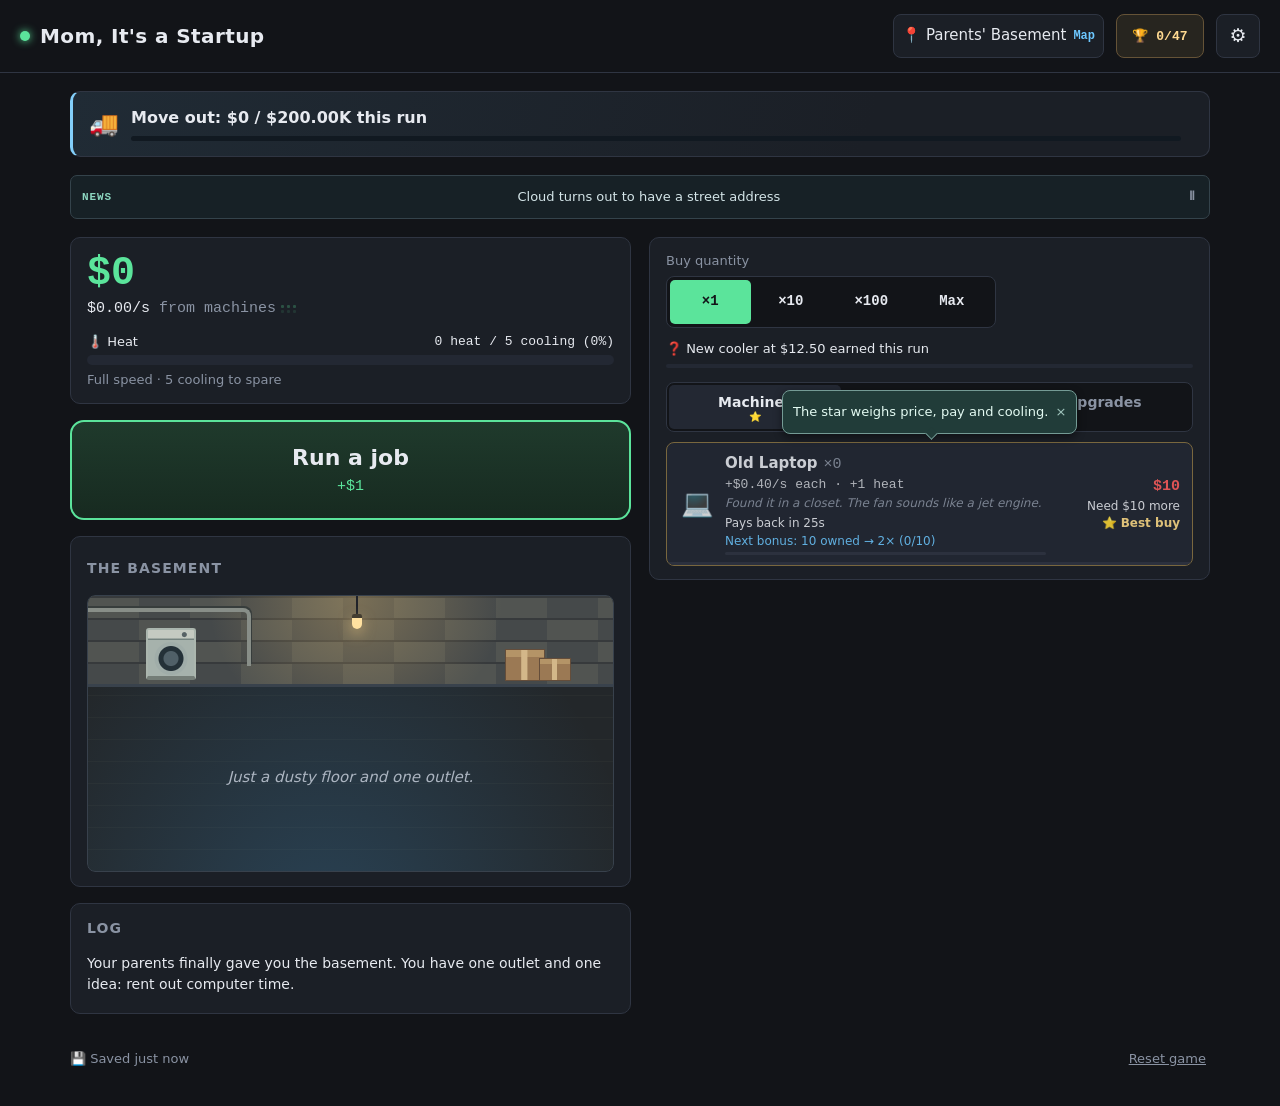
==== index.html @ 60e11f96 "Publish 4005a93" ====
<!doctype html>
<html lang="en">
<head>
  <meta charset="utf-8">
  <meta name="viewport" content="width=device-width, initial-scale=1">
  <title>Mom, It's a Startup</title>
  <meta name="theme-color" content="#121418">
  <link rel="manifest" data-href="./manifest.webmanifest">
  <link rel="icon" type="image/png" sizes="32x32" href="./icons/favicon.png">
  <link rel="apple-touch-icon" sizes="180x180" href="./icons/apple-touch-icon.png">
  <link rel="stylesheet" href="style.css">
</head>
<body>
  <header class="topbar">
    <h1 class="brand"><span class="led" aria-hidden="true"></span>Mom, It's a Startup</h1>
    <div class="header-tools">
      <button type="button" class="location" id="location-map" aria-haspopup="dialog" aria-controls="modal">
        <span id="location">📍 Parents' Basement</span><span class="map-link">Map</span>
      </button>
      <span id="reputation" title="Investor Reputation" hidden></span>
      <button type="button" id="achievements-btn" aria-haspopup="dialog" aria-controls="achievements-dialog">
        <span aria-hidden="true">🏆</span> <span id="achievement-count">0/0</span>
      </button>
      <button type="button" id="settings-btn" aria-label="Settings" title="Settings" aria-haspopup="dialog" aria-controls="settings-dialog">⚙️</button>
    </div>
  </header>

  <main class="layout">
    <section class="goal-strip" id="goal-strip" data-phase="move" aria-labelledby="goal-title">
      <span class="goal-icon" id="goal-icon" aria-hidden="true">🚚</span>
      <div class="goal-copy">
        <h2 id="goal-title">Move out</h2>
        <div class="goal-track" id="goal-track" role="progressbar" aria-labelledby="goal-title" aria-valuemin="0" aria-valuemax="100" aria-valuenow="0">
          <div class="goal-fill" id="goal-fill"></div>
        </div>
        <p id="goal-detail" hidden></p>
        <p id="board-completion" hidden></p>
      </div>
      <div class="goal-actions" id="goal-actions">
        <button type="button" id="move-btn" class="move-btn" aria-describedby="goal-title" hidden>🚚 Choose where to move</button>
        <button type="button" id="sell-btn" class="btn" aria-describedby="goal-title" hidden>💼 Sell the startup</button>
        <button type="button" id="board-btn" class="btn" hidden>🏛️ Board Room</button>
      </div>
    </section>
    <button type="button" id="news-ticker" aria-describedby="news-help">
      <span class="news-label" aria-hidden="true">News</span>
      <span class="news-window"><span id="news-headline"></span></span>
      <span class="news-pause" aria-hidden="true">Ⅱ</span>
    </button>
    <span class="news-sr" id="news-help">News ticker. Activate to pause for ten seconds.</span>
    <section class="col col-left">
      <div class="panel status">
        <div class="cash-line">
          <div class="money" id="money">$0</div>
          <span id="tap-boost" hidden></span>
        </div>
        <div class="income"><span id="income">$0.00/s</span> <span class="muted" id="income-source">from machines</span><span id="income-flow" aria-hidden="true"></span></div>
        <div class="meter heat-meter">
          <div class="meter-label"><span>🌡️ Heat</span><span id="heat-text"></span></div>
          <div class="bar"><div class="bar-fill" id="heat-fill"></div></div>
          <div id="fire-risk" hidden>
            <div class="meter-label"><span>Fire risk</span><span id="fire-risk-value"></span></div>
            <div class="bar" aria-hidden="true"><div class="bar-fill" id="fire-risk-fill"></div></div>
          </div>
          <div class="thermal-readout">
            <span id="cooling-reserve"></span>
            <span class="throttle" id="throttle" hidden></span>
          </div>
          <span id="sysadmin-receipt" hidden></span>
        </div>
        <div id="fire-alarm" hidden>
          <strong role="alert">🔥 FIRE ALARM: lower Power or add cooling!</strong>
          <span id="fire-countdown" role="timer" aria-live="off"></span>
        </div>
        <div id="power-control" hidden>
          <div class="power-caption">
            <label for="power-slider">Power <span id="power-value" aria-hidden="true"></span></label>
            <span id="power-readout"></span>
          </div>
          <div class="power-track">
            <div class="power-rail" aria-hidden="true">
              <span id="power-best"><span>best</span></span>
            </div>
            <input id="power-slider" type="range" aria-describedby="power-readout power-target">
          </div>
          <span id="power-target" class="news-sr"></span>
        </div>

      </div>

      <div class="job-control">
        <button type="button" class="job-btn" id="job-btn" aria-describedby="tap-equivalent">
          <span class="job-title">Run a job</span>
          <span class="job-value" id="job-value">+$1</span>
          <span id="tap-receipt" aria-hidden="true"></span>
          <span id="tap-streak" aria-hidden="true"></span>
          <span id="streak-meter" aria-hidden="true"></span>
        </button>
        <p id="tap-equivalent" hidden></p>
      </div>

      <div class="panel room-panel">
        <div class="room-heading">
          <h2 id="room-title">The Basement</h2>
          <button type="button" id="goals-toggle" aria-expanded="false" aria-controls="goals-panel" hidden>
            <span aria-hidden="true">📋</span> To-do <span class="claim-dot" hidden></span>
          </button>
        </div>
        <p id="room-terms" hidden></p>
        <p id="fire-rebuild" hidden></p>
        <div class="room-and-goals">
        <div class="room-stage">
          <div class="room" id="room" data-location="basement" data-stage="0">
            <div class="room-scene" aria-hidden="true">
              <div class="scenery basement-set">
                <i class="conduit"></i><i class="bare-bulb"></i><i class="washer"></i>
                <i class="carton box-back"></i><i class="carton box-front"></i>
              </div>
              <div class="scenery warehouse-set">
                <i class="cold-light"></i><i class="pallet-rack"></i><i class="pallet-rack rack-far"></i>
              </div>
              <div class="scenery office-set">
                <div class="office-window"><i class="skyline"></i></div>
                <i class="office-desk"></i><i class="office-desk desk-far"></i>
              </div>
              <div class="scenery mall-set">
                <i class="storefront"></i><i class="sale-sign">SALE</i><i class="escalator"></i>
              </div>
              <i class="scene-cables"></i><i class="scene-lights"></i><i class="scene-crates"></i>
            </div>
            <div class="room-inventory" id="room-inventory"></div>
            <div class="fire-atmosphere" aria-hidden="true">
              <div class="fire-char"></div>
              <div class="fire-smoke"><i></i><i></i><i></i><i></i></div>
              <div class="fire-flames"></div>
            </div>
            <div class="fire-report">
              <strong id="fire-moment" role="status"></strong>
              <span id="fire-payout" role="status"></span>
            </div>
          </div>
          <div class="priority-track" id="priority-track" hidden>
            <button type="button" id="priority-request" aria-label="Catch priority request" hidden>
              <span class="priority-chip" aria-hidden="true">ϟ</span>
            </button>
          </div>
          <span id="priority-receipt" role="status"></span>
        </div>
        <section id="goals-panel" aria-labelledby="goals-heading" hidden>
          <div class="goals-heading">
            <h3 id="goals-heading">Today's to-do list</h3>
            <button type="button" id="goals-close" aria-label="Close to-do list">×</button>
          </div>
          <ol id="goal-slots"></ol>
          <p id="goal-swap-time"></p>
          <span id="goals-receipt" role="status"></span>
        </section>
        </div>
      </div>

      <div class="panel log-panel">
        <h2>Log</h2>
        <ol class="log" id="log" aria-live="polite"></ol>
      </div>
    </section>

    <section class="col col-right">
      <div class="panel shop">
        <fieldset class="shop-quantity" id="shop-quantity">
          <legend>Buy quantity</legend>
          <div class="quantity-options">
            <label><input type="radio" name="quantity" value="1" checked><span>×1</span></label>
            <label><input type="radio" name="quantity" value="10"><span>×10</span></label>
            <label><input type="radio" name="quantity" value="100"><span>×100</span></label>
            <label><input type="radio" name="quantity" value="max"><span>Max</span></label>
          </div>
        </fieldset>
        <div class="unlock-teaser" id="unlock-teaser" hidden>
          <span id="unlock-text"></span>
          <progress id="unlock-progress" max="100" value="0" aria-labelledby="unlock-text"></progress>
        </div>
        <div id="shop-tabs" class="shop-tabs" role="tablist" aria-label="Shop categories"></div>
        <section id="shop-panel-machine" role="tabpanel" aria-labelledby="shop-tab-machine" tabindex="0">
          <div class="cards" id="shop-machine"></div>
        </section>
        <section id="shop-panel-cooler" role="tabpanel" aria-labelledby="shop-tab-cooler" tabindex="0" hidden>
          <div class="cards" id="shop-cooler"></div>
          <p class="muted empty-note" id="cooler-empty">Cooling equipment appears as you earn.</p>
        </section>
        <section id="shop-panel-upgrade" role="tabpanel" aria-labelledby="shop-tab-upgrade" tabindex="0" hidden>
          <div class="cards" id="shop-upgrade"></div>
          <p class="muted empty-note" id="upgrade-empty">Upgrades appear as you get close to affording them.</p>
          <div class="installed" id="installed" hidden></div>
        </section>
        <section id="shop-panel-staff" role="tabpanel" aria-labelledby="shop-tab-staff" tabindex="0" hidden>
          <div class="cards" id="shop-staff"></div>
          <div id="manager-budget-control" hidden>
            <label for="manager-budget">Purchasing budget <output id="manager-budget-value" for="manager-budget">50%</output></label>
            <input id="manager-budget" type="range" aria-describedby="manager-budget-help">
            <p id="manager-budget-help">The most the Manager can spend on one Best buy, including its cooling.</p>
          </div>
        </section>
      </div>
    </section>
  </main>

  <button type="button" id="first-tip" hidden><span id="first-tip-text"></span><span aria-hidden="true"> ×</span></button>
  <span class="news-sr" id="tip-announcement" role="status" aria-atomic="true"></span>
  <footer class="footer">
    <span id="save-status" class="muted">Not saved yet</span>
    <button type="button" id="reset-btn" class="link-btn">Reset game</button>
  </footer>

  <section id="incident-banner" class="incident" aria-labelledby="incident-title" hidden>
    <div class="incident-heading">
      <h3 id="incident-title" aria-live="polite"></h3>
      <span id="incident-time" role="timer"></span>
    </div>
    <p id="incident-detail"></p>
    <div id="incident-actions" class="incident-actions">
      <button type="button" id="incident-accept" class="btn primary"></button>
      <button type="button" id="incident-decline" class="btn"></button>
    </div>
    <div class="incident-clock" aria-hidden="true"><span id="incident-remaining"></span></div>
  </section>

  <dialog id="settings-dialog" class="modal" aria-labelledby="settings-title">
    <header class="settings-heading">
      <h2 id="settings-title">Settings</h2>
      <button type="button" id="settings-close" class="btn" autofocus>Close</button>
    </header>
    <div class="settings-sections">
      <section aria-labelledby="settings-display">
        <h3 id="settings-display">Display &amp; sound</h3>
        <div class="settings-toggles">
          <button type="button" class="btn" id="sound-toggle">Sound &amp; haptics</button>
          <button type="button" class="btn" id="effects-toggle">Effects: Full</button>
          <button type="button" class="btn" id="ticker-toggle" aria-pressed="true">Ticker on</button>
          <button type="button" class="btn" id="tips-toggle" aria-pressed="true">Tips on</button>
        </div>
      </section>
      <section aria-labelledby="settings-backup">
        <h3 id="settings-backup">Save backup</h3>
        <p>Take your startup to another device or keep a copy for later.</p>
        <button type="button" class="btn primary" id="backup-export">Export backup</button>
        <div id="backup-output" class="backup-box" hidden>
          <label for="backup-code">Your backup code</label>
          <textarea id="backup-code" rows="2" readonly spellcheck="false" dir="ltr"></textarea>
          <div class="settings-actions">
            <button type="button" class="btn" id="backup-copy">Copy</button>
            <button type="button" class="btn" id="backup-share" hidden>Share</button>
            <button type="button" class="btn" id="backup-download">Download</button>
          </div>
        </div>
        <p id="backup-export-status" class="settings-notice" role="status"></p>
        <div class="backup-import">
          <label for="backup-input">Import a backup</label>
          <textarea id="backup-input" rows="2" placeholder="Paste a backup code here" autocapitalize="none" autocomplete="off" spellcheck="false" dir="ltr"></textarea>
          <div class="settings-actions">
            <button type="button" class="btn" id="backup-preview">Preview backup</button>
            <button type="button" class="btn" id="backup-pick">Choose .txt file</button>
            <input type="file" id="backup-file" accept=".txt,text/plain" aria-label="Backup text file" hidden>
          </div>
        </div>
        <p id="backup-import-status" class="settings-notice" role="status"></p>
        <div id="backup-confirmation" class="backup-box" role="group" aria-labelledby="backup-question" aria-describedby="backup-summary" hidden>
          <h4 id="backup-question">Replace your current game with this backup?</h4>
          <p id="backup-summary"></p>
          <div class="settings-actions">
            <button type="button" class="btn primary" id="backup-replace">Replace</button>
            <button type="button" class="btn" id="backup-cancel">Cancel</button>
          </div>
        </div>
        <div id="backup-previous" class="backup-box" hidden>
          <p>Your previous save is available in this tab.</p>
          <button type="button" class="btn" id="backup-undo">Undo</button>
        </div>
        <h4 class="snapshot-title">Restore a recent snapshot</h4>
        <p id="snapshot-hint">Each hour you play adds a snapshot here. The latest three stay on this device.</p>
        <ul id="snapshot-list"></ul>
      </section>
      <section aria-labelledby="settings-feedback">
        <h3 id="settings-feedback">Feedback</h3>
        <a class="btn" id="feedback-store" aria-describedby="feedback-test-note" target="_blank" rel="noopener noreferrer" href="https://play.google.com/store/apps/details?id=io.github.les2232.basementdatacenter">Leave feedback on Google Play (testers)</a>
        <p class="muted" id="feedback-test-note">Works once you've joined the test with your Play Store account.</p>
        <div class="settings-actions">
          <a class="settings-link" id="feedback-issues" target="_blank" rel="noopener noreferrer" href="https://github.com/les2232/basement-datacenter-play/issues">Or report it on GitHub</a>
          <button type="button" class="btn" id="feedback-copy">Copy game info</button>
        </div>
        <p id="feedback-status" class="settings-notice" role="status"></p>
        <textarea id="feedback-info" rows="5" aria-label="Game info to copy" readonly hidden></textarea>
      </section>
      <section aria-labelledby="settings-about">
        <h3 id="settings-about">About</h3>
        <p class="about-game">Mom, It's a Startup <span id="settings-version"></span></p>
        <p>Made in a basement</p>
        <a class="settings-link" href="./privacy.html">Privacy policy</a>
      </section>
    </div>
  </dialog>

  <dialog id="modal" class="modal" aria-labelledby="modal-title">
    <h2 id="modal-title"></h2>
    <div id="modal-body"></div>
    <div class="modal-actions" id="modal-actions"></div>
  </dialog>

  <dialog id="perk-dialog" aria-labelledby="perk-title" aria-describedby="perk-instructions">
    <section class="perk-offer">
      <p id="perk-tier"></p>
      <h2 id="perk-title">The investors have an offer</h2>
      <p id="perk-instructions">Choose one permanent perk for this and every future startup.</p>
      <div id="perk-options"></div>
    </section>
  </dialog>

  <dialog id="achievements-dialog" class="modal trophy-dialog" aria-labelledby="trophy-title">
    <header class="trophy-heading">
      <div>
        <h2 id="trophy-title">Trophy cabinet</h2>
        <span id="trophy-total"></span>
      </div>
      <button type="button" id="achievements-close" class="btn">Close</button>
    </header>
    <div class="trophy-tabs" role="tablist" aria-label="Trophy cabinet">
      <button type="button" id="achievements-tab" role="tab" aria-selected="true"
        aria-controls="achievements-view">Achievements</button>
      <button type="button" id="stats-tab" role="tab" aria-selected="false"
        aria-controls="stats-view" tabindex="-1">Stats</button>
    </div>
    <section id="achievements-view" class="trophy-view" role="tabpanel"
      aria-labelledby="achievements-tab" tabindex="0">
      <ul id="achievement-grid"></ul>
    </section>
    <section id="stats-view" class="trophy-view" role="tabpanel"
      aria-labelledby="stats-tab" tabindex="0" hidden>
      <section id="stats-perks" aria-labelledby="stats-perk-title">
        <h3 id="stats-perk-title">Perks</h3>
        <ul id="perk-list"></ul>
        <p id="next-perk"></p>
      </section>
      <section id="stats-board" aria-label="Board Room">
        <button type="button" id="stats-board-btn" class="btn">🏛️ Board Room</button>
        <p id="board-rewards"></p>
      </section>
      <dl id="stats-list"></dl>
    </section>
  </dialog>
  <div id="achievement-toast" role="status" aria-atomic="true">
    <span id="achievement-toast-icon" aria-hidden="true"></span>
    <span id="achievement-toast-text"></span>
  </div>

  <canvas id="fx-canvas" aria-hidden="true"></canvas>
  <div id="fire-screen-edge" aria-hidden="true" hidden></div>
  <div id="fire-flash" aria-hidden="true" hidden></div>
  <div id="moment-banner" role="status" aria-atomic="true"></div>
  <script src="economy.js"></script>
  <script src="backup.js"></script>
  <script src="game.js"></script>
</body>
</html>
---- style.css ----
:root {
  --bg: #121418;
  --panel: #1b1f26;
  --panel-2: #232833;
  --line: #2f3542;
  --text: #e7eaf0;
  --muted: #8a93a3;
  --accent: #5be49b;      /* money / good */
  --accent-dim: #2c6e4c;
  --warn: #f5b84a;
  --hot: #ff5d5d;
  --cool: #6cc7ff;
  --mono: ui-monospace, 'Cascadia Mono', Consolas, 'SF Mono', monospace;
  --radius: 10px;
  --tap-target: 44px;
}

* { box-sizing: border-box; }

html, body {
  margin: 0;
  background: var(--bg);
  color: var(--text);
  font: 15px/1.45 system-ui, -apple-system, 'Segoe UI', Roboto, sans-serif;
}

html { overscroll-behavior-y: contain; }
button {
  font: inherit;
  color: inherit;
  min-width: var(--tap-target);
  min-height: var(--tap-target);
  touch-action: manipulation;
}
.job-btn, .card {
  -webkit-user-select: none;
  user-select: none;
  -webkit-tap-highlight-color: transparent;
}
[hidden] { display: none !important; }
.muted { color: var(--muted); font-weight: normal; }

/* ---------- layout ---------- */

.topbar {
  display: flex;
  align-items: center;
  justify-content: space-between;
  gap: 12px;
  flex-wrap: wrap;
  padding: 14px 20px;
  border-bottom: 1px solid var(--line);
}
.brand { margin: 0; font-size: 20px; letter-spacing: 0.02em; display: flex; align-items: center; gap: 10px; }
.led {
  width: 10px; height: 10px; border-radius: 50%;
  background: var(--accent);
  box-shadow: 0 0 8px var(--accent);
  animation: blink 2.4s infinite;
}
.location {
  display: inline-flex; align-items: center; gap: 7px; justify-self: start;
  padding: 4px 8px; border: 1px solid var(--line); border-radius: 8px;
  background: var(--panel); color: var(--text); cursor: pointer;
}
.map-link { font: 600 12px/1 var(--mono); color: var(--cool); }
.location:focus-visible { outline: 2px solid var(--cool); outline-offset: 1px; }
#reputation { color: #ffe09c; font: 650 13px/1.4 var(--mono); overflow-wrap: anywhere; }
.header-tools { display: flex; align-items: center; flex-wrap: wrap; justify-content: flex-end; gap: 6px 12px; }
#settings-btn {
  border: 1px solid var(--line); border-radius: 8px; background: var(--panel);
  font-size: 19px; cursor: pointer;
}
@media (max-width: 580px) {
  .topbar { padding: 10px 16px; gap: 6px; }
  .header-tools { width: 100%; justify-content: space-between; gap: 4px; }
  .location { font-size: 13px; }
}

.layout {
  display: grid;
  grid-template-columns: minmax(0, 1fr) minmax(0, 1fr);
  gap: 18px;
  max-width: 1180px;
  margin: 0 auto;
  padding: 18px 20px;
}
.col { display: flex; flex-direction: column; gap: 16px; min-width: 0; }
@media (max-width: 720px), (max-width: 860px) and (orientation: portrait) {
  /* Stack phones and portrait tablets. Wider landscape tablets use the two-column layout. */
  .layout { grid-template-columns: minmax(0, 1fr); padding: 14px 16px; }
  .col { display: contents; }
  .status { order: 1; }
  .job-control { order: 2; }
  .room-panel { order: 3; }
  .shop { order: 4; }
  .log-panel { order: 5; }
}

.panel {
  background: var(--panel);
  border: 1px solid var(--line);
  border-radius: var(--radius);
  padding: 14px 16px;
}
.panel h2 { margin: 0 0 10px; font-size: 14px; text-transform: uppercase; letter-spacing: 0.08em; color: var(--muted); }
.panel h2 small { text-transform: none; letter-spacing: 0; font-weight: normal; margin-left: 6px; opacity: 0.8; }

/* ---------- status ---------- */

.cash-line { display: flex; align-items: center; justify-content: space-between; gap: 8px; }
#tap-boost { color: var(--accent); font: 600 13px/1.3 var(--mono); text-align: right; }
.money {
  font-family: var(--mono);
  font-size: 40px;
  font-weight: 700;
  color: var(--accent);
  line-height: 1.1;
}
.income { font-family: var(--mono); margin-top: 2px; }
.cash-line, .income, .meter-label, .thermal-readout { contain: inline-size layout; }
.cash-line { min-height: 44px; }
.income { min-height: 1.5em; }
.heat-meter .bar { contain: strict; }
#heat-fill { will-change: transform; }
#heat-fill.automated-heat { transition: none; }
.thermal-readout {
  min-height: 24px;
  display: grid;
  align-items: end;
  font-size: 13px;
  font-variant-numeric: tabular-nums;
  color: var(--muted);
}
.throttle {
  color: var(--hot);
  font-weight: 600;
}

.meter { margin-top: 12px; }
.meter-label { display: flex; justify-content: space-between; gap: 10px; font-size: 13px; margin-bottom: 4px; flex-wrap: wrap; }
.meter-label span:last-child { font-family: var(--mono); }
.bar { height: 10px; background: var(--panel-2); border-radius: 99px; overflow: hidden; }
.bar-fill {
  height: 100%; border-radius: 99px; background: var(--accent);
  transform: scaleX(0); transform-origin: left; transition: transform 0.18s ease-out;
}
.bar-fill.warm { background: var(--warn); }
.bar-fill.hot { background: var(--hot); animation: pulse 1s infinite; }

#fire-risk { margin-top: 7px; }
#fire-risk .meter-label { color: #ffd397; }
#fire-risk-fill { background: linear-gradient(90deg, #fac25a, #ff9559); }
#fire-risk[data-stage="smoke"] #fire-risk-fill { background: linear-gradient(90deg, #ffb04a, #fa7049); }
#fire-risk[data-stage="alarm"] #fire-risk-fill { background: linear-gradient(90deg, #ff9755, #ff5050); }
#fire-alarm {
  position: relative; display: flex; align-items: baseline; justify-content: space-between;
  gap: .2rem .6rem; flex-wrap: wrap; margin-top: 6px; padding: 7px 10px;
  border: 1px solid #fa796e; border-left: 4px solid #ff7667; border-radius: 6px;
  background: #441d24; color: #ffe8df; font-size: 13px;
}
#fire-alarm::after {
  content: ''; position: absolute; inset: 0; border-radius: inherit; pointer-events: none;
  box-shadow: inset 0 0 12px 2px #ff625d77; animation: fire-alarm-light 1.4s ease-in-out infinite alternate;
}
#fire-countdown { font: 700 14px var(--mono); white-space: nowrap; }
@keyframes fire-alarm-light { from { opacity: .15; } to { opacity: .9; } }

/* The room carries the smoke and scorch marks. All effect layers pass touches through. */
.fire-atmosphere, .fire-atmosphere > div, .fire-report {
  position: absolute; inset: 0; overflow: hidden; pointer-events: none;
}
.fire-atmosphere { z-index: 3; }
#fire-rebuild { margin: 0 0 6px; color: #e6b49b; font-size: 13px; }
.fire-char {
  opacity: 0; transition: opacity .5s; background:
    radial-gradient(ellipse at 11% 112%, #0d0906 3%, transparent 50%),
    radial-gradient(ellipse at 91% -10%, #160e09 1%, transparent 38%),
    repeating-linear-gradient(114deg, transparent 0 36px, #1b100c50 37px, transparent 41px),
    linear-gradient(0deg, #1e120d88, #18100b28 62%, #271a12a8);
}
#room[data-charred="true"] .fire-char { opacity: var(--char-level); }
.fire-smoke, .fire-flames { display: none; }
#room:is([data-fire-stage="smoke"], [data-fire-stage="alarm"]) .fire-smoke { display: block; }
.fire-smoke i {
  --drift: 24px; --delay: -1s; --left: 5%;
  position: absolute; top: 60%; left: var(--left); width: 25%; height: 42%;
  border-radius: 50%; background: radial-gradient(ellipse, #bdc0c69e 0%, #888e9770 32%, transparent 70%);
  animation: fire-smoke-rise 4s linear var(--delay) infinite;
}
.fire-smoke i:nth-child(2) { --left: 28%; --delay: -2.5s; --drift: -16px; }
.fire-smoke i:nth-child(3) { --left: 54%; --delay: -3.7s; --drift: 20px; }
.fire-smoke i:nth-child(4) { --left: 75%; --delay: -.2s; --drift: -24px; }
@keyframes fire-smoke-rise {
  0% { opacity: 0; transform: translateY(16%) scale(.6); }
  26% { opacity: .8; } 78% { opacity: .65; }
  100% { opacity: 0; transform: translate(var(--drift), -178%) scale(1.45); }
}
#fire-screen-edge, #fire-flash { position: fixed; inset: 0; z-index: 7; pointer-events: none; }
#fire-screen-edge { background: radial-gradient(ellipse at center, transparent 55%, #777d8566); }
#fire-flash { z-index: 9; background: #fff1c2; animation: fire-flash-out .34s ease-out both; }
@keyframes fire-flash-out { from { opacity: .42; } to { opacity: 0; } }
#room.fire-flare .fire-flames {
  display: block; inset: -15% -10% -25%; transform-origin: bottom;
  background:
    radial-gradient(ellipse at 24% 95%, #ffda67 2%, #ff8a30 18%, transparent 41%),
    radial-gradient(ellipse at 63% 92%, #ffb43e 9%, #e85025 23%, transparent 45%),
    radial-gradient(ellipse at 98% 102%, #ffe389 5%, #fd722e 21%, transparent 48%);
  animation: fire-sweep 1.45s ease-out both;
}
@keyframes fire-sweep {
  0% { opacity: 0; transform: translate(-42%, 40%) scaleY(.5); }
  22% { opacity: .95; } 52% { transform: translate(-3%, -4%) scaleY(1.35); }
  100% { opacity: 0; transform: translate(40%, -25%) scaleY(1.05); }
}
.fire-report {
  z-index: 5; display: flex; flex-direction: column; justify-content: center; align-items: center;
  gap: 7px; padding: 10px; text-align: center;
}
#fire-moment:empty, #fire-payout:empty { display: none; }
#fire-moment {
  padding: .5em .65em; max-width: 100%; border: 1px solid #ff9961; border-radius: 6px;
  color: #ffe3ba; background: #321b15f5; font: 800 clamp(16px, 2.4vw, 26px)/1.15 var(--mono);
}
#fire-payout {
  padding: .35em .55em; border-radius: 4px; color: #bcffd6; background: #10271ff0;
  font: 700 15px var(--mono); animation: fire-payout-rise 2.8s ease-out both;
}
@keyframes fire-payout-rise { from { transform: translateY(8px); } to { transform: translateY(-6px); } }
body.effects-reduced #fire-flash, body.effects-reduced #room.fire-flare .fire-flames { display: none; }
body.effects-reduced .fire-smoke i { top: 22%; opacity: .46; }
body.effects-reduced #room.fire-burning .fire-report { animation: fire-quiet-fade .35s ease-out both !important; }
@media (prefers-reduced-motion: reduce) {
  #fire-flash, #room.fire-flare .fire-flames { display: none; }
  .fire-smoke i { top: 22%; opacity: .46; }
  #room.fire-burning .fire-report { animation: fire-quiet-fade .35s ease-out both !important; }
}
@keyframes fire-quiet-fade { from { opacity: .25; } to { opacity: 1; } }

.incident {
  --incident-color: var(--cool);
  position: fixed;
  z-index: 12;
  inset-inline-start: max(12px, calc((100vw - 1140px) / 2));
  bottom: max(12px, env(safe-area-inset-bottom));
  width: min(28rem, calc(100% - 24px));
  max-height: 48dvh;
  overflow: auto;
  padding: 10px 12px;
  border: 1px solid var(--line);
  border-inline-start: 3px solid var(--incident-color);
  border-radius: 8px;
  background: var(--panel-2);
  box-shadow: 0 8px 28px #0008;
}
/* Let the bottom controls scroll clear of a live decision without moving the shop or job button. */
.footer.incident-visible { padding-bottom: min(16rem, 50vh); }
.incident.warning { --incident-color: var(--warn); }
.incident-heading, .incident-actions { display: flex; align-items: baseline; gap: 8px; flex-wrap: wrap; }
.incident-heading { justify-content: space-between; color: var(--incident-color); }
.incident-heading h3 { font-size: 15px; margin: 0; }
#incident-time { font: 13px var(--mono); white-space: nowrap; }
.incident p { font-size: 14px; margin: 4px 0 0; }
.incident-actions { margin-top: 9px; }
.incident .btn { padding: 6px 12px; }
.incident.warning .btn.primary { background: var(--warn); border-color: var(--warn); color: var(--bg); }
.incident .btn:disabled { opacity: 0.55; cursor: not-allowed; }
.incident-clock { position: absolute; inset: auto 0 0; height: 3px; background: #ffffff0e; }
.incident-clock span {
  display: block; height: 100%; background: var(--incident-color);
  transform-origin: left; transition: transform 100ms linear;
}
.incident.warning .incident-clock span {
  background: repeating-linear-gradient(125deg, var(--warn) 0 7px, #74501c 7px 11px);
}
.incident-new { animation: incident-arrives 0.46s cubic-bezier(.16,.8,.3,1); }
.incident-new::after {
  content: ''; position: absolute; inset: 0; border-radius: inherit;
  box-shadow: inset 0 0 0 1px var(--incident-color);
  opacity: 0; pointer-events: none; animation: incident-attention 1.15s ease-out;
}
@keyframes incident-arrives {
  from { transform: translateY(10px); opacity: .4; }
  to { transform: translateY(0); opacity: 1; }
}
@keyframes incident-attention { 20%, 55% { opacity: .85; } 40%, 100% { opacity: 0; } }

.goal-strip {
  --goal-color: #83cffa;
  grid-column: 1 / -1; display: grid; grid-template-columns: auto minmax(0,1fr) auto;
  align-items: center; gap: 12px; padding: 12px 16px; min-height: 66px;
  border: 1px solid var(--line); border-inline-start: 3px solid var(--goal-color); border-radius: var(--radius);
  background: linear-gradient(105deg, #202b35, var(--panel) 70%);
}
.goal-strip:is([data-phase="sell"], [data-phase="ready"]) {
  --goal-color: #ffd184; background: linear-gradient(105deg, #312b24, var(--panel) 70%);
}
.goal-icon { font-size: 24px; line-height: 1; }
#news-ticker {
  grid-column: 1 / -1; display: flex; align-items: center; gap: 9px;
  width: 100%; min-width: 0; height: var(--tap-target); padding: 0 11px;
  overflow: hidden; text-align: left; cursor: pointer;
  border: 1px solid #34434b; border-radius: 7px; background: #172126; color: #d4e5e8;
}
.news-label { flex: none; color: #8cd6c0; font: 700 11px/1 var(--mono); text-transform: uppercase; letter-spacing: .08em; }
.news-window { flex: 1; min-width: 0; overflow: hidden; white-space: nowrap; }
#news-headline { display: inline-block; font-size: 13px; line-height: 1.5; }
.news-pause { flex: none; width: 1em; text-align: center; font: 700 12px/1 var(--mono); color: var(--muted); }
#news-ticker[data-paused="true"] .news-pause { color: var(--accent); }
.news-sr { position: absolute; width: 1px; height: 1px; padding: 0; overflow: hidden; clip-path: inset(50%); white-space: nowrap; }
#first-tip {
  position: fixed; z-index: 25; max-width: calc(100vw - 16px); min-height: var(--tap-target);
  border: 1px solid #749b95; border-radius: 8px; padding: 6px 10px; text-align: left;
  background: #213c39; color: #e3faf2; font-size: 13px; line-height: 1.25;
  box-shadow: 0 3px 9px #0007; cursor: pointer;
}
#first-tip > span:last-child { color: #a0c5bd; margin-left: 3px; }
#first-tip::after { content: ''; position: absolute; left: var(--tip-arrow, 18px); bottom: -5px;
  width: 8px; height: 8px; transform: rotate(45deg); background: #213c39;
  border-right: 1px solid #749b95; border-bottom: 1px solid #749b95; }
#first-tip[data-side="below"]::after { top: -5px; bottom: auto; transform: rotate(225deg); }
#first-tip:focus-visible, #news-ticker:focus-visible { outline: 2px solid var(--cool); outline-offset: -2px; }
@media (max-width: 580px) {
  #news-ticker { padding-inline: 7px; gap: 5px; }
  .news-label { font-size: 10px; }
  #first-tip { font-size: 12px; }
}
.goal-copy { min-width: 0; font-variant-numeric: tabular-nums; }
.goal-actions { display: flex; flex-wrap: wrap; gap: 6px; }
#board-completion { margin: 5px 0 0; color: #a5e2d4; font-size: 13px; }
#goal-title { margin: 0; font-size: 16px; line-height: 1.35; }
#goal-detail { margin: 5px 0 0; color: #d4c8b6; font-size: 13px; }
.goal-track { height: 5px; margin-top: 7px; background: #111921; border-radius: 5px; overflow: hidden; }
.goal-fill { height: 100%; background: var(--goal-color); transform: scaleX(0); transform-origin: left; }
@media (max-width: 580px) {
  .goal-strip { grid-template-columns: auto minmax(0,1fr); gap: 6px 10px; padding: 10px 12px; }
  .goal-strip button { grid-column: 1 / -1; }
  .goal-actions { grid-column: 1 / -1; }
  .goal-actions button { flex: 1; }
}
.move-btn {
  padding: 8px 14px;
  border: 1px solid var(--cool);
  background: rgba(108, 199, 255, 0.12);
  color: var(--cool);
  border-radius: 8px;
  font-weight: 700;
  cursor: pointer;
}
#sell-btn, .btn.sale-confirm { background: #ffd780; color: #2b210c; border-color: #ffd780; }
.sale-quote {
  display: grid; gap: 4px; padding: 12px 14px; margin: 12px 0;
  border-inline-start: 3px solid #e3b456; background: #29261f; border-radius: 4px;
}
.sale-gain { color: #ffe2a2; font-size: 18px; }
.sale-total, .sale-bonus { font-variant-numeric: tabular-nums; }
.sale-double { color: #ffe2a2; }

/* ---------- the big button ---------- */

.job-btn {
  display: flex;
  flex-direction: column;
  align-items: center;
  gap: 2px;
  width: 100%;
  padding: 20px;
  border: 2px solid var(--accent);
  border-radius: 14px;
  background: linear-gradient(180deg, #1f3a2c, #172a20);
  cursor: pointer;
  transition: transform 0.06s;
  box-shadow: 0 0 0 rgba(91, 228, 155, 0);
}
.job-title { font-size: 22px; font-weight: 700; }
.job-value { font-family: var(--mono); color: var(--accent); }
#tap-equivalent { margin: 5px 0 0; text-align: center; font-size: 13px; color: var(--muted); }
#tap-receipt {
  position: absolute; left: 9px; bottom: 8px; color: #c7ffdf;
  font: 700 11px/1.1 var(--mono); pointer-events: none;
}

/* ---------- the room ---------- */

.room {
  display: grid; grid-template-rows: 91px minmax(0,1fr); height: 277px;
  contain: strict;
  border: 1px solid #38414c; border-radius: 8px;
}
.room-inventory {
  contain: strict;
  display: grid; grid-template-columns: repeat(auto-fit,minmax(min(100%, 175px),1fr));
  align-content: start; align-items: end; gap: 9px 14px; padding: 10px 12px 12px;
  min-height: 0; overflow-y: auto; scrollbar-width: thin; scrollbar-color: #536072 transparent;
}
.room-inventory.is-empty { align-content: center; }
.room-empty { margin: auto; color: #acb5c1; font-style: italic; text-align: center; }
.room-group { display: flex; flex-direction: column; gap: 2px; min-width: 0; }
.room-group[data-equipment="laptop"] .room-tokens {
  position: relative; width: fit-content; min-width: min(94px,100%); max-width: 100%; margin-bottom: 3px;
  padding-inline: 4px; border-bottom: 3px solid #88694c; box-shadow: 0 2px #453c35;
}
.room-group[data-equipment="laptop"] .room-tokens::after {
  content: ''; position: absolute; inset: auto 4px -7px; height: 4px; border-inline: 3px solid #6e594a;
}
.room-group:is([data-equipment="rack"],[data-equipment="gpu"],[data-equipment="cluster"],[data-equipment="mainframe"]) .room-tokens {
  padding-inline: 3px; border-inline: 2px solid #586b78; border-bottom: 2px solid #394954;
}
#room-sibling { order: 20; }
.room-label { color: var(--muted); font-size: 12px; }
.sibling-desk {
  position: relative; width: 50px; height: 36px; border-bottom: 3px solid #93644f;
  border-radius: 2px; background: radial-gradient(ellipse at bottom, #35566b 4%, transparent 70%);
}
.sibling-head { position: absolute; left: 2px; bottom: 4px; font-size: 25px; line-height: 1; }
.sibling-keyboard {
  position: absolute; right: 1px; bottom: 0; width: 27px; height: 6px;
  border: 1px solid #95b5bf; border-bottom-width: 2px; border-radius: 2px; transform: skewX(-16deg);
  background: repeating-linear-gradient(90deg, #38515f 0 3px, #a5bec6 3px 4px);
}
.sibling-hands {
  position: absolute; right: 14px; bottom: 7px; width: 5px; height: 5px; border-radius: 50%;
  background: #ffc49a; box-shadow: 7px -1px 0 #ffc49a; animation: sibling-type var(--job-period) linear infinite;
}
@keyframes sibling-type {
  0%, 72%, 100% { transform: translateY(-2px); }
  86% { transform: translateY(3px); }
}
.heat-meter { position: relative; }
#power-control { --power-thumb: 44px; margin-top: 9px; border-top: 1px solid var(--line); padding-top: 9px; }
.power-caption { display: flex; flex-wrap: wrap; align-items: baseline; justify-content: space-between; gap: 1px 10px; }
.power-caption label { font-weight: 650; }
#power-value { margin-inline-start: 3px; color: var(--cool); font: 650 14px var(--mono); }
#power-readout { color: var(--text); font-size: 12px; font-variant-numeric: tabular-nums; }
.power-track { position: relative; height: calc(var(--power-thumb) + 7px); }
.power-rail { position: absolute; top: calc(var(--power-thumb) / 2 - 3px); height: 6px;
  inset-inline: calc(var(--power-thumb) / 2); border-radius: 5px; background: #45586b; }
#power-best { position: absolute; top: -6px; width: 2px; height: 18px; transform: translateX(-50%);
  background: #ffdb88; border-radius: 2px; }
#power-best span { position: absolute; top: 24px; left: 50%; transform: translateX(-50%);
  color: #ffdb88; font: 650 11px/1 var(--mono); }
#power-slider { position: absolute; inset: 0 0 auto; width: 100%; height: var(--power-thumb); margin: 0; padding: 0;
  appearance: none; background: transparent; touch-action: pan-y; cursor: pointer; }
#power-slider::-webkit-slider-runnable-track { height: 6px; background: transparent; }
#power-slider::-moz-range-track { height: 6px; background: transparent; }
#power-slider::-webkit-slider-thumb {
  appearance: none; box-sizing: border-box; width: var(--power-thumb); height: var(--power-thumb);
  margin-top: calc((6px - var(--power-thumb)) / 2); border: 8px solid transparent; border-radius: 50%;
  background: var(--cool) padding-box; box-shadow: inset 0 0 0 2px #d6f1ff;
}
#power-slider::-moz-range-thumb {
  box-sizing: border-box; width: var(--power-thumb); height: var(--power-thumb); border: 8px solid transparent;
  border-radius: 50%; background: var(--cool) padding-box; box-shadow: inset 0 0 0 2px #d6f1ff;
}
#power-slider:focus-visible { outline: 2px solid var(--cool); outline-offset: -2px; border-radius: 6px; }
@media (forced-colors: active) {
  .power-rail, #power-best { background: CanvasText; }
  #power-best span { color: CanvasText; }
  #power-slider { appearance: auto; }
}
#sysadmin-receipt {
  contain: layout paint; will-change: opacity, transform;
  position: absolute; z-index: 2; right: 0; bottom: 0; max-width: 100%; pointer-events: none;
  border: 1px solid var(--accent-dim); border-radius: 6px; padding: 4px 8px;
  color: var(--accent); background: #17241f; font: 600 12px/1.3 var(--mono);
}
.room-tokens { display: flex; align-items: center; flex-wrap: wrap; gap: 2px; }
#sysadmin-receipt.compact-receipt { width: min(100%, 31ch); text-align: center; font-variant-numeric: tabular-nums; }
.token { font-size: 24px; line-height: 1; display: inline-block; }
.token.spin { animation: spin 1.2s linear infinite; }
.more { font-family: var(--mono); font-size: 12px; color: var(--muted); margin-left: 4px; }

/* ---------- log ---------- */

.log { list-style: none; margin: 0; padding: 0; max-height: 220px; overflow-y: auto; font-size: 14px; }
.log li { padding: 5px 0; border-bottom: 1px dashed var(--line); animation: fade-in 0.4s; }
.log li:last-child { border-bottom: 0; }
.log li.warn { color: var(--warn); }
.log li.good { color: var(--accent); }
.log li.big { color: var(--cool); font-weight: 600; }
.log.full-log { height: 220px; contain: strict; }
.log li.staff-transaction { animation: none; }
.status, .log-panel, .room-panel, .shop, .card-row { contain: layout inline-size style; }

/* ---------- shop cards ---------- */

.shop-quantity { border: 0; margin: 0; padding: 0; min-width: 0; }
.shop-quantity legend { padding: 0; margin-bottom: 5px; font-size: 13px; color: var(--muted); }
.quantity-options {
  display: grid;
  grid-template-columns: repeat(4, minmax(var(--tap-target), 1fr));
  max-width: 22rem;
  padding: 3px;
  border: 1px solid var(--line);
  border-radius: 8px;
  background: var(--bg);
}
.quantity-options label { position: relative; text-align: center; cursor: pointer; touch-action: manipulation; }
.quantity-options input { position: absolute; inset: 0; width: 100%; height: 100%; margin: 0; opacity: 0; cursor: pointer; }
.quantity-options span { display: grid; place-items: center; min-height: var(--tap-target); padding: 4px; border-radius: 5px; font: 600 14px/1.4 var(--mono); }
.quantity-options input:checked + span { background: var(--accent); color: var(--bg); }
.quantity-options input:focus-visible + span { outline: 2px solid var(--cool); outline-offset: 1px; }

.unlock-teaser { margin-top: 12px; font-size: 13px; color: var(--text); }
.shop-tabs {
  display: flex; gap: 2px; margin: 14px 0 10px; padding: 2px;
  border: 1px solid var(--line); border-radius: 8px; background: var(--bg);
}
.shop-tabs button {
  flex: 1 1 0; display: grid; place-content: center; justify-items: center; gap: 1px;
  min-height: var(--tap-target); border: 0; border-radius: 5px; padding: 2px;
  background: transparent; color: var(--muted); font-size: clamp(12px, 2.9vw, 14px);
  font-weight: 650; cursor: pointer;
}
.shop-tabs button[aria-selected="true"] { color: var(--text); background: var(--panel-2); }
.shop-tabs button:focus-visible, .shop [role="tabpanel"]:focus-visible { outline: 2px solid var(--cool); outline-offset: -2px; }
.shop-tab-signals { display: flex; align-items: center; justify-content: center; gap: 4px; height: 9px; }
.shop-tab-dot { width: 6px; height: 6px; border-radius: 50%; background: var(--cool); }
.shop-tab-star { font-size: 10px; line-height: 1; }
#unlock-progress {
  display: block;
  width: 100%;
  height: 4px;
  margin-top: 5px;
  border: 0;
  border-radius: 4px;
  overflow: hidden;
  appearance: none;
  background: var(--panel-2);
}
#unlock-progress::-webkit-progress-bar { background: var(--panel-2); }
#unlock-progress::-webkit-progress-value { background: var(--cool); }
#unlock-progress::-moz-progress-bar { background: var(--cool); }

.cards { display: flex; flex-direction: column; gap: 8px; }
.card {
  display: grid;
  grid-template-columns: 36px minmax(0, 1fr) auto;
  align-items: center;
  gap: 10px;
  width: 100%;
  padding: 10px 12px;
  text-align: left;
  border: 1px solid var(--line);
  border-radius: 8px;
  background: var(--panel-2);
  cursor: pointer;
  transition: opacity 0.15s, transform 0.06s;
}
.card:disabled { cursor: not-allowed; opacity: 0.55; }
.card.affordable { border-color: var(--accent-dim); }
.card.is-best { border-color: #897342; }
.card.is-best:disabled { opacity: .86; }
.card:not(:disabled):active { transform: scale(0.985); }
.card-icon { font-size: 26px; text-align: center; }
.card-main { display: flex; flex-direction: column; min-width: 0; }
.card-title { font-weight: 650; }
.card-owned { font-family: var(--mono); color: var(--muted); font-weight: normal; margin-left: 6px; }
.card-desc { font-size: 13px; font-family: var(--mono); color: var(--text); opacity: 0.85; }
.card-advice { display: grid; margin-top: 3px; font-size: 12px; line-height: 1.35; font-variant-numeric: tabular-nums; }
.card-payback, .card-eta { color: var(--text); }
.card-best { color: #ffdc87; font-weight: 700; }
.card-blurb { font-size: 12px; color: var(--muted); font-style: italic; }
.card-milestone-label { margin-top: 3px; color: var(--cool); font-size: 12px; line-height: 1.3; }
.card-milestone-track { display: block; margin-top: 2px; height: 3px; border-radius: 3px; background: var(--line); }
.card-milestone-fill { display: block; height: 100%; transform: scaleX(0); transform-origin: left; border-radius: inherit; background: var(--cool); }
.card-price { display: grid; align-items: start; align-content: center; text-align: right; overflow-wrap: anywhere; width: 13ch; max-width: 100%; }
.card-price .card-best { font-size: 12px; font-weight: 700; line-height: 1.35; }
.card-shortfall, .card-price .card-best { grid-column: 1; grid-row: 2; }
.card-shortfall:not([hidden]) + .card-best { grid-row: 3; }
.card-cost { font-family: var(--mono); font-weight: 700; color: var(--accent); }
.card-shortfall { font-size: 12px; color: var(--text); font-variant-numeric: tabular-nums; }
.card:disabled .card-cost { color: var(--hot); }

@media (max-width: 480px) {
  .card { grid-template-columns: 30px minmax(0, 1fr); gap: 3px 8px; }
  .card-icon { align-self: start; }
  .card-price { grid-column: 2; text-align: left; width: 100%; grid-template-columns: minmax(0,1fr) minmax(0,1fr); gap: 0 6px; }
  .card-price .card-cost { grid-column: 1; grid-row: 1; }
  .card-price .card-best, .card-shortfall:not([hidden]) + .card-best { grid-column: 2; grid-row: 1 / span 2; text-align: right; }
}

.empty-note { font-size: 13px; margin: 0; }
.installed { margin-top: 12px; display: flex; flex-wrap: wrap; gap: 6px; }
.chip {
  font-size: 12px;
  padding: 3px 8px;
  border-radius: 99px;
  background: var(--panel-2);
  border: 1px solid var(--line);
  color: var(--muted);
}

/* ---------- footer & modal ---------- */

.footer {
  display: flex;
  justify-content: space-between;
  align-items: center;
  gap: 12px;
  max-width: 1180px;
  margin: 0 auto;
  padding: 6px 20px 24px;
  font-size: 13px;
}
.link-btn { background: none; border: 0; color: var(--muted); text-decoration: underline; cursor: pointer; padding: 4px; }

.modal {
  width: min(480px, calc(100vw - 32px));
  border: 1px solid var(--line);
  border-radius: 14px;
  background: var(--panel);
  color: var(--text);
  padding: 20px 22px;
}
.modal::backdrop { background: rgba(5, 6, 8, 0.7); }
.modal h2 { margin: 0 0 10px; font-size: 20px; }
.modal p { margin: 0 0 10px; }
#settings-dialog {
  width: min(580px, calc(100% - 20px)); padding: 0; overflow: hidden;
  max-height: calc(100vh - 24px); max-height: calc(100dvh - 24px);
  box-shadow: 0 12px 56px #0008;
}
#settings-dialog[open] { display: flex; flex-direction: column; }
.settings-heading {
  display: flex; flex: none; align-items: center; justify-content: space-between; gap: 12px;
  padding: 10px 18px; border-bottom: 1px solid var(--line); background: var(--panel-2);
}
.settings-heading h2 { margin: 0; }
.settings-sections { min-height: 0; overflow-y: auto; overscroll-behavior: contain; }
.settings-sections section { padding: 17px 18px; border-bottom: 1px solid var(--line); }
.settings-sections section:last-child { border: 0; }
.settings-sections h3 { margin: 0 0 9px; font-size: 17px; }
.settings-sections h4, .settings-sections label { margin: 0; font-size: 14px; font-weight: 650; }
.settings-sections p { margin: 0 0 10px; font-size: 14px; color: #b2bbca; }
.settings-toggles { display: grid; grid-template-columns: repeat(2, minmax(0, 1fr)); gap: 6px; }
.settings-toggles .btn { padding: 8px; font-size: 14px; }
.settings-toggles .btn[aria-pressed="true"] { color: #bdf2d1; border-color: #375948; }
.settings-actions { display: flex; flex-wrap: wrap; align-items: center; gap: 6px; }
.settings-sections .btn { min-height: var(--tap-target); }
.settings-sections a.btn, .settings-link {
  display: inline-flex; align-items: center; min-height: var(--tap-target);
}
.settings-sections a.btn { color: var(--text); text-decoration: none; }
.settings-link { color: var(--cool); }
.settings-sections textarea {
  display: block; width: 100%; min-height: var(--tap-target); margin: 5px 0 8px;
  resize: vertical; border: 1px solid #536277; border-radius: 6px; padding: 8px 10px;
  background: var(--bg); color: var(--text); font: 13px/1.45 var(--mono);
}
.settings-sections textarea::placeholder { color: #99a4b4; }
#settings-btn:focus-visible, #settings-dialog :focus-visible { outline: 2px solid var(--cool); outline-offset: 1px; }
.backup-import, .backup-box, .settings-sections .snapshot-title { margin-top: 16px; }
.backup-box { border-left: 3px solid var(--accent); padding: 10px 12px; background: #182b24; border-radius: 4px; }
.backup-box p, .backup-box h4 { margin: 0 0 6px; }
#backup-summary { color: var(--text); }
.settings-sections .settings-notice { margin: 6px 0 0; color: #cde5f4; }
.settings-notice:empty { display: none; }
#snapshot-hint { margin-bottom: 0; }
#snapshot-list { list-style: none; margin: 0; padding: 0; }
#snapshot-list li { display: flex; align-items: center; justify-content: space-between; gap: 10px; margin-top: 8px; }
#snapshot-list li div { min-width: 0; }
#snapshot-list span, #snapshot-list strong { display: block; font-size: 13px; }
#snapshot-list span { color: #b2bbca; }
.settings-sections .about-game { color: var(--text); font-weight: 650; margin-bottom: 2px; }
#settings-version { color: var(--muted); font: 12px var(--mono); }
#settings-dialog section:last-child p { margin-bottom: 2px; }
.run-map {
  --pin-offset: 32px;
  display: flex; flex-direction: column; align-items: center; justify-content: center;
  position: relative; isolation: isolate; min-height: 196px; margin: 0; padding: 18px 16px;
  list-style: none; border: 1px solid #3c5660; border-radius: 10px;
  background:
    linear-gradient(153deg, transparent 29%, #26434e 29% 34%, transparent 34%),
    repeating-linear-gradient(12deg, transparent 0 29px, #30424a 29px 33px),
    repeating-linear-gradient(102deg, #1c3037 0 47px, #354952 47px 51px);
}
.run-map.has-route { align-items: flex-start; justify-content: space-between; }
.run-map.has-route::before, .run-map.has-route::after {
  content: ''; position: absolute; border: 0 solid #79c2b1;
}
.run-map.has-route::before {
  inset: 40px var(--pin-offset) 50%; border-width: 0 0 3px 3px; border-radius: 0 0 0 9px;
}
.run-map.has-route::after { top: 50%; bottom: 40px; right: var(--pin-offset); border-right-width: 3px; }
.map-stop { z-index: 1; display: flex; align-items: center; gap: 7px; min-height: 44px; }
.has-route .map-stop:last-child { align-self: flex-end; flex-direction: row-reverse; text-align: right; }
.map-pin {
  display: grid; place-items: center; width: 34px; height: 34px;
  border: 2px solid #a7b9bd; border-radius: 50%; background: #1b282f; font-size: 17px;
}
.map-label { padding: 4px 8px; border-radius: 5px; background: #152128; }
.map-label strong, .map-label span { display: block; }
.map-label span { font-size: 12px; color: #c2ccd2; }
.map-stop[aria-current] .map-pin { border-color: var(--accent); box-shadow: 0 0 0 3px #5be49b32; }
.map-stop[aria-current] .map-label span { color: var(--accent); }
.modal .map-hint { margin: 10px 0 0; color: var(--muted); }
.modal-actions { display: flex; flex-wrap: wrap; justify-content: flex-end; gap: 8px; margin-top: 16px; }
.btn {
  padding: 9px 16px;
  border-radius: 8px;
  border: 1px solid var(--line);
  background: var(--panel-2);
  cursor: pointer;
  font-weight: 600;
}
.btn.primary { background: var(--accent); color: #0d1f15; border-color: var(--accent); }
.btn.danger { background: var(--hot); color: #2a0b0b; border-color: var(--hot); }
.choice-list { display: flex; flex-direction: column; gap: 10px; margin-top: 6px; }
.choice {
  text-align: left;
  padding: 12px 14px;
  border-radius: 10px;
  border: 1px solid var(--line);
  background: var(--panel-2);
  cursor: pointer;
}
.choice:active { border-color: var(--cool); }
.choice strong { display: block; font-size: 16px; margin-bottom: 2px; }
.big-number { font-family: var(--mono); color: var(--accent); font-size: 28px; font-weight: 700; }

@media (hover: hover) {
  .job-btn:hover { box-shadow: 0 0 18px rgba(91, 228, 155, 0.25); }
  .card.affordable:hover { border-color: var(--accent); background: #26302c; }
  .link-btn:hover { color: var(--hot); }
  .choice:hover { border-color: var(--cool); }
}

/* ---------- animations ---------- */
@keyframes pulse { 50% { opacity: 0.6; } }
@keyframes blink { 0%, 90%, 100% { opacity: 1; } 95% { opacity: 0.2; } }
@keyframes spin { to { transform: rotate(360deg); } }
@keyframes fade-in { from { opacity: 0; transform: translateY(-4px); } to { opacity: 1; transform: none; } }

@media (prefers-reduced-motion: reduce) {
  *, *::before, *::after { animation: none !important; transition: none !important; }
}
body.effects-reduced *, body.effects-reduced *::before, body.effects-reduced *::after,
body.effects-reduced::after, body.effects-reduced::before {
  animation: none !important; transition: none !important;
}
body.effects-paused *, body.effects-paused *::before, body.effects-paused *::after,
body.effects-paused::after, body.effects-paused::before { animation-play-state: paused !important; }

/* Room cooling and equipment. Only opacity and transforms move. */
.room {
  --room-light: rgba(61, 154, 223, .24);
  --floor: repeating-linear-gradient(0deg,#23272a 0 21px,#292d2e 21px 22px);
  position: relative;
  isolation: isolate;
  overflow: hidden;
  background:
    radial-gradient(ellipse at 45% 125%, var(--room-light), transparent 78%),
    var(--floor);
  transition: none;
}
.room[data-heat="warm"] { --room-light: rgba(238, 151, 53, .42); }
.room[data-heat="hot"] { --room-light: rgba(251, 76, 63, .48); }
.room[data-location="mall"] {
  --floor: repeating-conic-gradient(#282632 0 25%,#2c2c37 0 50%) 0 0 / 40px 32px;
  border-color: #765668;
}
.room[data-location="warehouse"] {
  --floor: repeating-linear-gradient(90deg,#1d2d37 0 66px,#31404b 67px 68px);
  border-color: #577c93;
}
.room[data-location="office"] {
  --floor: repeating-linear-gradient(155deg,#2b2929 0 4px,#302d2c 5px 6px);
  border-color: #826647;
}
.room .room-label { color: #c8d1d8; }
.room-scene { position: relative; overflow: hidden; border-bottom: 3px solid #39424c; pointer-events: none; }
.room-scene i { position: absolute; display: block; }
.scenery { position: absolute; inset: 0; display: none; overflow: hidden; }
.room[data-location="basement"] .basement-set, .room[data-location="warehouse"] .warehouse-set,
.room[data-location="office"] .office-set, .room[data-location="mall"] .mall-set { display: block; }

/* Concrete blocks, the laundry hookup, and the boxes that never made it upstairs. */
.basement-set {
  background:
    radial-gradient(ellipse 28% 160% at 51% 3%, #e3bb6e55, transparent),
    repeating-linear-gradient(0deg, transparent 0 20px, #373a3c 20px 22px),
    repeating-conic-gradient(from 90deg, #515451 0 25%, #45494a 0 50%) 0 2px / 102px 44px;
}
.conduit { top: 12px; left: -5px; width: 32%; height: 58px; border: solid #888e88; border-width: 4px 4px 0 0; border-radius: 0 8px 0 0; box-shadow: 1px -2px #373d3c; }
.bare-bulb { left: 51%; top: 0; height: 20px; width: 2px; background: #20232a; }
.bare-bulb::after { content: ''; position: absolute; left: -4px; top: 18px; width: 10px; height: 15px; border-radius: 3px 3px 7px 7px; background: linear-gradient(#433d31 0 26%, #ffe1a0 27%); box-shadow: 0 5px 13px #f8ce8585; }
.washer { left: 11%; bottom: 4px; width: 50px; height: 52px; border: 2px solid #abb6ae; border-bottom: 4px solid #747d77; border-radius: 3px;
  background: radial-gradient(circle at 50% 62%, #506068 0 7px, #243138 8px 12px, #a0ada9 13px 16px, transparent 17px),
    radial-gradient(circle at 79% 10%, #586265 0 2px, transparent 3px), linear-gradient(#c5cac1 18%, #75837f 19% 21%, #a6b2ac 22%); }
.carton { bottom: 3px; width: 32px; height: 23px; border: 1px solid #644d3a; background: linear-gradient(90deg, transparent 40%, #d3b789 41% 56%, transparent 57%), linear-gradient(#b49467 0 22%, #9b7954 23%); }
.box-back { right: 13%; width: 40px; height: 32px; }
.box-front { right: 8%; }

/* Steel uprights and cross-braced shelves under a long fluorescent light. */
.warehouse-set {
  background: linear-gradient(110deg,#c4eeff77,transparent 8% 88%,#cdefff88), radial-gradient(ellipse at 54% 0,#a3d8f4 0%,transparent 65%),
    repeating-linear-gradient(90deg,#355367 0 23px,#547389 24px 27px);
  box-shadow: inset 0 7px 12px #d4efff80;
}
.warehouse-set::after { content:''; position:absolute; inset:0; background:#dcf3ff8c;
  clip-path:polygon(0 0,23% 0,21% 4%,18% 3%,17% 10%,16% 3%,11% 6%,9% 18%,8% 5%,4% 8%,2% 24%,0 21%); }
.cold-light { left: 40%; top: 8px; width: 27%; height: 4px; border-radius: 2px; background: #ecffff; box-shadow: 0 1px 10px #d0f6ff; }
.pallet-rack { left: 5%; bottom: 2px; width: 32%; height: 75px; border-inline: 4px solid #243b4b;
  background: repeating-linear-gradient(0deg,#243d4a 0 3px,#b88f6a 3px 5px,transparent 5px 24px),
    repeating-linear-gradient(52deg,transparent 0 29px,#546c77 30px 32px,transparent 33px 61px); }
.pallet-rack::after { content:''; position:absolute; inset:0 6px;
  background: repeating-linear-gradient(90deg,#7c8e97 0 11px,#b2bfbd 11px 14px,#677c85 15px 23px, transparent 23px 28px) left bottom 28px / 95% 12px no-repeat,
    repeating-linear-gradient(90deg,#526f7e 0 14px,#8d9d9e 15px 18px,#526f7e 19px 28px,transparent 28px 35px) left bottom 5px / 78% 15px no-repeat; }
.rack-far { left:auto; right:6%; width:23%; height:61px; }

/* A lit skyline behind the mullions, with monitors on two writing desks. */
.office-set { background: radial-gradient(ellipse at 14% 0,#f8d39599,transparent 53%), linear-gradient(90deg,#846852,#64574e 70%,#6e6056);
  border-bottom: 5px solid #584438; }
.office-window { position:absolute; left:29%; right:8%; top:6px; bottom:12px; overflow:hidden;
  border:3px solid #413930; background:linear-gradient(#172944,#435272 65%,#8e7884); box-shadow:0 2px #be9f77; }
.office-window::after { content:''; position:absolute; inset:0; background:linear-gradient(0deg,transparent 48%,#3c3734 49% 52%,transparent 53%),repeating-linear-gradient(90deg,transparent 0 calc(25% - 3px),#3c3734 calc(25% - 3px) 25%); }
.skyline { inset:14% 0 0; background:repeating-linear-gradient(0deg,transparent 0 4px,#1b2838 4px 7px),repeating-linear-gradient(90deg,#27394a 0 6px,#bdad7c 6px 8px,#293746 9px 12px);
  clip-path:polygon(0 65%,7% 65%,7% 24%,15% 24%,15% 55%,23% 55%,23% 39%,33% 39%,33% 10%,40% 10%,40% 50%,51% 50%,51% 34%,60% 34%,60% 62%,71% 62%,71% 15%,79% 15%,79% 48%,88% 48%,88% 33%,98% 33%,98% 58%,100% 58%,100% 100%,0 100%); }
.office-desk { left:7%; bottom:0; width:27%; height:16px; border-top:4px solid #c99664;
  background:linear-gradient(90deg,transparent 3%,#443b36 3% 7%,transparent 7% 91%,#443b36 91% 95%,transparent 95%); }
.office-desk::before { content:''; position:absolute; left:18%; bottom:17px; width:28px; height:17px; border:3px solid #3c3b3b; border-radius:2px; background:linear-gradient(135deg,#61828e,#283b4d); box-shadow:0 3px 0 -1px #55504d; }
.desk-far { left:auto; right:8%; width:23%; }

/* Silent escalator, shuttered shops and the last working shop sign. */
.mall-set { background:linear-gradient(#47313f 0 5px,#9c788a 5px 7px,#302731 8px 12px, transparent 13px),
  repeating-linear-gradient(90deg,#71546b 0 4px,#3e3442 5px 10px,transparent 10px 75px),repeating-linear-gradient(0deg,#302b38 0 3px,#403b47 3px 5px);
  border-bottom:5px solid #5c5769; }
.storefront { left:13%; bottom:0; width:20%; height:65%; border:4px solid #534553; background:linear-gradient(90deg,transparent 48%,#4a3f50 49% 53%,transparent 54%),linear-gradient(130deg,#283341 35%,#4d4b5c 36% 43%,#2a3540 44%); }
.sale-sign { left:16%; top:16px; padding:1px 5px; border:1px solid #db819c; border-radius:2px; color:#ffc0d1; background:#4d2b41; font:700 10px/1.35 var(--mono); letter-spacing:.14em; box-shadow:0 0 6px #e2729a77; animation:mall-sign 6s linear infinite; }
@keyframes mall-sign { 0%,70%,75%,100% {opacity:1} 72%,76% {opacity:.68} }
.escalator { right:5%; bottom:-2px; width:33%; height:56px; background:#a09aa5;
  clip-path:polygon(0 71%,13% 71%,67% 3%,100% 3%,100% 45%,73% 45%,22% 100%,0 100%); }
.escalator::after { content:''; position:absolute; inset:4px 0 5px; background:repeating-linear-gradient(90deg,#4c4a56 0 4px,#686570 4px 6px); clip-path:polygon(0 79%,14% 79%,67% 4%,100% 4%,100% 33%,72% 33%,20% 100%,0 100%); }

/* Stage props occupy the same wall and floor space at every fleet size. */
.scene-cables, .scene-lights, .scene-crates { opacity:0; }
.room:not([data-stage="0"]) .scene-cables, .room:is([data-stage="2"],[data-stage="3"]) .scene-lights,
.room[data-stage="3"] .scene-crates { opacity:1; }
.scene-cables { bottom:0; left:31%; width:24%; height:13px; border:2px solid #171d23; border-top:0; border-radius:0 0 45% 60%; transform:rotate(-4deg); box-shadow:1px 2px #897668; }
.scene-lights { top:6px; left:7%; width:7%; height:3px; background:#e2edd5; box-shadow:0 2px 6px #c6e9eb, 51px 0 #b6c6b4; }
.scene-crates { right:33%; bottom:1px; width:27px; height:19px; border:2px solid #536071; border-radius:3px;
  background:repeating-linear-gradient(0deg,#27313b 0 4px,#76838a 5px 6px); box-shadow:9px -7px 0 -2px #647078; }
#room-terms { color: #c6b8ca; margin: -2px 0 9px; font-size: 13px; }
.token.cluster {
  position: relative; width: 34px; height: 27px; overflow: hidden; border-radius: 4px;
  border: 2px solid #8099ad; border-bottom-color: #4b6679;
  background: repeating-linear-gradient(0deg, #24303e 0 4px, #101923 4px 6px);
  box-shadow: inset 2px 0 #aec3cc33, 0 0 5px #70dce73d;
}
.token.cluster::before {
  content: ''; position: absolute; inset: 4px 3px;
  background: repeating-linear-gradient(90deg, #83efe7 0 2px, transparent 2px 5px) top left / 100% 2px no-repeat,
              repeating-linear-gradient(90deg, #9c8bd8 0 2px, transparent 2px 5px) bottom left / 100% 2px no-repeat;
}
.token.cluster::after {
  content: ''; position: absolute; left: 3px; top: 10px; width: 7px; height: 3px;
  background: #b6fff4; border-radius: 1px; box-shadow: -3px 0 4px #4ef3dc;
  animation: cluster-scan calc(var(--cluster-scan, 1.8s) / var(--room-power, 1)) ease-in-out infinite alternate;
}
.room-unit:nth-child(even) .cluster::after { animation-direction: alternate-reverse; }
@keyframes cluster-scan { to { transform: translateX(17px); } }
.token.mainframe {
  position: relative; width: 26px; height: 32px; vertical-align: bottom; margin: 2px 3px;
  border: 1px solid #7099bc; border-radius: 48% / 14%;
  background: repeating-linear-gradient(0deg, transparent 0 5px, #b8faff 5px 6px, #4486a2 6px 8px),
    linear-gradient(90deg, #223b68 0%, #657aaf 24%, #213755 54%, #101a31 100%);
  box-shadow: 0 0 5px #7fe6ef48, inset 2px 0 2px #d4dbff88;
}
.room-group[data-equipment="mainframe"] .room-label { color: #b4e9f1; }
.room-group[data-equipment="mainframe"] .room-tokens {
  width: fit-content; min-width: min(92px,100%); max-width: 100%;
  border-color: #678b9b; background: linear-gradient(0deg,#49687577,transparent 70%);
}
.token.mainframe::before {
  content: ''; position: absolute; inset: -1px -1px auto; height: 6px; border-radius: 50%;
  border: 1px solid #a5add6; background: radial-gradient(ellipse, #b3ffff 15%, #5cadc1 28%, #334265 49%);
}
.token.mainframe::after {
  content: ''; position: absolute; inset: 8px 2px auto; height: 3px;
  border-bottom: 2px solid #c7ffff; border-radius: 0 0 50% 50%; box-shadow: 0 2px 4px #68edff;
  animation: mainframe-shimmer calc(2.3s / var(--room-power, 1)) ease-in-out infinite alternate;
}
.room-unit:nth-child(even) .mainframe::after { animation-direction: alternate-reverse; }
@keyframes mainframe-shimmer { to { transform: translateY(11px); opacity: .28; } }

#manager-budget-control, #stats-board, .challenge-picker {
  margin-block: 10px; padding: 12px; border: 1px solid var(--line); border-radius: 8px; background: var(--panel);
}
#manager-budget-control label { display: flex; align-items: center; justify-content: space-between; gap: 10px; }
#manager-budget-value { color: var(--accent); font-family: var(--mono); }
#manager-budget { width: 100%; min-height: var(--tap-target); margin: 0; accent-color: var(--accent); }
#manager-budget-help, #board-rewards { margin: 4px 0 0; color: var(--muted); font-size: 13px; }
#board-rewards { white-space: pre-line; line-height: 1.55; }
.challenge-picker label { display: block; margin-bottom: 5px; font-weight: 650; }
.challenge-picker select {
  width: 100%; min-height: var(--tap-target); padding-inline: 8px; font: inherit; color: var(--text);
  background: var(--panel); border: 1px solid var(--line); border-radius: 6px;
}
.challenge-picker p:empty { display: none; }
.board-list { margin: 12px 0 0; padding: 0; list-style: none; display: grid; gap: 8px; }
.board-card { padding: 10px 12px; border: 1px solid var(--line); border-radius: 8px; }
.board-card-title { display: flex; flex-wrap: wrap; align-items: center; justify-content: space-between; gap: 3px 10px; }
.board-card p { margin: 4px 0 0; line-height: 1.35; }
.board-card p:first-of-type, .board-status { color: var(--muted); font-size: 13px; }
.board-card[data-status="active"] { border-color: #a3a4df; }
.board-card[data-status="completed"] { border-color: var(--accent-dim); }
.board-reward, .board-card[data-status="completed"] .board-status { color: var(--accent); }
.room[data-heat="hot"]::before,
.room[data-heat="hot"]::after {
  content: '';
  position: absolute;
  inset: 0;
  z-index: -1;
  pointer-events: none;
}
.room[data-heat="hot"]::before {
  background: radial-gradient(ellipse at 50% 125%, rgba(255, 66, 50, .5), transparent 75%);
  animation: rack-heat-glow 2s ease-in-out infinite alternate;
}
.room[data-heat="hot"]::after {
  inset: -8px;
  background: repeating-linear-gradient(112deg, transparent 0 20px, rgba(255, 190, 107, .08) 24px, transparent 32px);
  animation: rack-heat-haze 1.9s ease-in-out infinite alternate;
}
.room-throttled body::after {
  content: '';
  position: fixed;
  inset: 0;
  z-index: 6;
  pointer-events: none;
  background: radial-gradient(ellipse at center, transparent 63%, rgba(181, 40, 36, .30));
  animation: rack-heat-glow 2.4s ease-in-out infinite alternate;
}
.room-unit { display: inline-flex; }
.room-unit.arriving, .room-group .more.arriving { animation: rack-drop .46s cubic-bezier(.24,.72,.24,1) var(--drop-delay,0s) backwards; }
.token.machine-led { position: relative; }
.token.machine-led::before {
  content: '';
  position: absolute;
  bottom: 6%;
  left: 0;
  width: 7px;
  height: 7px;
  border: 1px solid #455865;
  border-radius: 50%;
  background: repeating-conic-gradient(#8fa9b8 0deg 40deg, #1c2931 40deg 90deg);
}
.token.machine-led::after {
  content: '';
  position: absolute;
  bottom: 8%;
  right: 0;
  width: 4px;
  height: 4px;
  border-radius: 50%;
  background: #8affb5;
  box-shadow: 0 0 4px #59e995;
}
.room-unit:first-child .machine-led::after {
  animation: rack-led calc(var(--blink-period) / var(--room-power, 1)) var(--blink-phase) linear infinite;
}
@property --fan-period { syntax: '<time>'; inherits: false; initial-value: 1.8s; }
.room[data-stage="0"] .room-unit:first-child .machine-led::before { animation: spin var(--cooler-period, 1.8s) linear infinite; }
.room-unit:not(:first-child) .spin { animation: none; }
.room-unit:not(:first-child) .cluster::after, .room-unit:not(:first-child) .mainframe::after { animation: none; }
.room.outside-view *, .room.outside-view *::after, .room.outside-view *::before,
.room.outside-view::after, .room.outside-view::before,
.offscreen-group *, .offscreen-group *::before, .offscreen-group *::after { animation-play-state: paused; }
.room .spin { animation-duration: var(--cooler-period, 1.8s); }
.room .more { white-space: nowrap; }
.room-stage { position: relative; isolation: isolate; contain: layout paint; overflow: hidden; border-radius: 8px; }
.room-heading, .goals-heading { display: flex; align-items: center; justify-content: space-between; gap: 8px; }
.room-heading h2 { margin: 0; }
.room-heading { min-height: 44px; margin: -5px 0 5px; }
#goals-toggle, #goals-close, .goal-action {
  min-width: 44px; min-height: 44px; padding: 4px 10px; border: 1px solid var(--line);
  border-radius: 8px; color: var(--text); background: var(--panel-2); cursor: pointer;
}
#goals-toggle { display: inline-flex; align-items: center; gap: 5px; }
.claim-dot { width: 8px; height: 8px; border-radius: 50%; background: var(--accent); }
.room-and-goals { position: relative; display: grid; min-width: 0; }
#goals-panel {
  min-width: 0; padding: 7px 10px; color: var(--text); background: var(--panel);
  border: 1px solid var(--line); border-radius: 8px;
}
.goals-heading h3 { margin: 0; font-size: 15px; }
#goals-close { font-size: 20px; border-color: transparent; background: transparent; }
#goal-slots { list-style: none; margin: 0; padding: 0; }
#goal-slots li {
  display: grid; grid-template-columns: minmax(0,1fr) auto; gap: 3px 6px;
  align-items: center; padding: 7px 0; border-top: 1px solid var(--line);
}
.short-goal-title { display: block; font-size: 13px; line-height: 1.25; }
.short-goal-detail, #goal-swap-time, #goals-receipt { color: var(--muted); font-size: 12px; }
.short-goal-detail { display: block; margin-top: 3px; }
.goal-action { font-size: 12px; }
.goal-action:disabled { opacity: .55; cursor: default; }
.goal-action[data-ready="true"] { background: var(--accent); color: #10221a; font-weight: 700; }
#goal-swap-time { margin: 2px 0; }
#goals-receipt { color: var(--accent); }
@media (min-width: 721px) and (orientation: landscape) {
  .room-and-goals:has(#goals-panel:not([hidden])) { grid-template-columns: minmax(0,1fr) minmax(210px,48%); gap: 8px; }
}
@media (max-width: 720px), (orientation: portrait) {
  #goals-panel { position: absolute; z-index: 3; inset: 0; overflow-y: auto; box-shadow: 0 3px 16px #080a0d88; }
}
.welcome-buy-copy { padding: 9px 11px; background: var(--panel-2); border-radius: 8px; }
.priority-track {
  position: absolute; left: 5px; right: 65px; top: calc(50% - 30px); height: 60px;
  pointer-events: none;
}
#priority-request {
  display: grid; place-items: center; width: 60px; height: 60px;
  padding: 0; border: 0; border-radius: 50%; background: transparent; cursor: pointer;
  touch-action: manipulation; pointer-events: auto; -webkit-tap-highlight-color: transparent;
}
#priority-request:focus-visible { outline: 2px solid #fff1a9; outline-offset: -3px; }
.priority-chip {
  display: grid; place-items: center; width: 44px; height: 44px;
  color: #fff7bf; background: linear-gradient(140deg, #866738, #453919 70%);
  border: 2px solid #ffd77a; border-radius: 13px 6px;
  box-shadow: 0 0 0 3px #d2a44c42, 0 0 13px #f2b74499, inset 0 0 9px #ffd77a40;
  font: italic 800 36px/1 system-ui, sans-serif; user-select: none;
  animation: priority-bob 1.15s ease-in-out infinite alternate;
}
@keyframes priority-bob {
  from { transform: translateY(-3px) rotate(-4deg); }
  to { transform: translateY(3px) rotate(4deg); }
}
#priority-receipt {
  position: absolute; inset: 0; pointer-events: none; display: grid; place-items: center;
  font: 700 16px/1.2 var(--mono); color: #fff4c1; text-shadow: 0 1px 4px #000;
}
#priority-receipt.jackpot { font-size: 21px; }
@keyframes rack-heat-glow { from { opacity: .42; } to { opacity: 1; } }
@keyframes rack-heat-haze {
  from { opacity: .25; transform: translate(-3px, 4px); }
  to { opacity: .75; transform: translate(3px, -3px); }
}
@keyframes rack-drop {
  0% { opacity: 0; transform: translateY(-12px) scale(.9); }
  62% { opacity: 1; transform: translateY(2px) scale(1.05,.94); }
  82% { transform: translateY(-2px); }
  100% { opacity: 1; transform: none; }
}
@keyframes rack-led { 0%, 56%, 72%, 100% { opacity: 1; } 62%, 68% { opacity: .18; } }

/* The whole card is the buy button. A new, unavailable item has a separate
   acknowledgement button over it so inspecting it never makes a purchase. */
.card-row { position: relative; min-width: 0; }
.ack-item {
  position: absolute;
  inset: 0;
  width: 100%;
  height: 100%;
  border: 0;
  border-radius: 8px;
  padding: 0;
  background: transparent;
  cursor: pointer;
}
.ack-item:focus-visible { outline: 2px solid var(--cool); outline-offset: 1px; }
.card { position: relative; overflow: hidden; }
.card-symbol { position: relative; display: grid; place-items: center; }
.card-new {
  position: absolute;
  top: calc(100% - 3px);
  left: 50%;
  transform: translateX(-50%);
  padding: 1px 4px;
  border-radius: 3px;
  background: var(--cool);
  color: #102235;
  font: 750 10px/1.1 var(--mono);
}
.card-shortfall { min-height: 1.4em; }
.card-shortfall[hidden] { display: block !important; visibility: hidden; }
.card-funds {
  position: absolute;
  height: 3px;
  bottom: 0;
  left: 0;
  right: 0;
  background: var(--line);
}
.card-funds-fill {
  display: block;
  height: 100%;
  background: var(--cool);
  transform-origin: left center;
  transform: scaleX(0);
  transition: transform .13s linear;
}
.card.affordable { box-shadow: inset 0 0 14px rgba(91,228,155,.07), 0 0 7px rgba(91,228,155,.10); }
.card.can-shimmer::before, .card.reveal-flash::after {
  content: '';
  position: absolute;
  inset: 0;
  opacity: 0;
  pointer-events: none;
  border-radius: inherit;
}
.card.can-shimmer::before {
  background: linear-gradient(109deg, transparent 28%, rgba(135,255,192,.21) 50%, transparent 72%);
  animation: shop-shimmer .54s ease-out;
}
.card.reveal-flash::after {
  box-shadow: inset 0 0 0 2px var(--cool), inset 0 0 19px rgba(108,199,255,.28);
  animation: shop-reveal .66s ease-out;
}
.move-btn { animation: none; }
.move-btn.awaiting-tap { animation: pulse 1.6s ease-in-out infinite; }
@keyframes shop-shimmer {
  0% { opacity: 0; transform: translateX(-75%); }
  25% { opacity: 1; }
  100% { opacity: 0; transform: translateX(75%); }
}
@keyframes shop-reveal { 0%, 24% { opacity: .95; } 100% { opacity: 0; } }
@media (max-width: 480px) { .card-symbol { align-self: start; } }
.room-throttled body.effects-reduced::after { opacity: .35; animation: none; }

/* Foreground feedback is painted independently from the economy clock. */
#fx-canvas {
  position: fixed;
  inset: 0 auto auto 0;
  width: auto;
  height: auto;
  z-index: 20;
  pointer-events: none;
}
#moment-banner {
  position: fixed;
  z-index: 21;
  top: 50%;
  left: 50%;
  transform: translate(-50%, -50%);
  pointer-events: none;
  opacity: 0;
  width: max-content;
  max-width: calc(100% - 32px);
  box-sizing: border-box;
  padding: 12px 20px;
  border: 1px solid #75e8ad;
  border-radius: 8px;
  color: #caffdd;
  background: #12281ff5;
  box-shadow: 0 4px 24px #0008, inset 3px 0 #77f5ac;
  font: 700 clamp(18px, 3vw, 28px)/1.2 var(--mono);
  text-align: center;
}
#moment-banner.moment-visible { opacity: 1; }
#moment-banner:has(.run-start-detail) { max-width: min(34rem, calc(100% - 32px)); }
.run-start-detail { display: block; margin-top: 6px; color: #ffedca; font: 500 15px/1.45 system-ui, sans-serif; }

#run-summary { margin: 16px 0; }
#run-summary div { display: flex; align-items: baseline; justify-content: space-between; gap: 12px; border-bottom: 1px solid var(--line); padding: 9px 0; }
#run-summary dt { color: #bec6d2; }
#run-summary dd { margin: 0; text-align: right; font: 600 15px/1.4 var(--mono); }
#run-summary div:first-child dd { color: var(--accent); font-size: 20px; }

#perk-dialog {
  inset: 0; margin: 0; padding: clamp(20px, 5vw, 60px); width: 100%; height: 100%;
  max-width: none; max-height: none; border: 0; overflow: auto; color: var(--text);
  background: radial-gradient(ellipse at 50% 15%, #393022 0, #1b1d21 46%, #121418 85%);
}
#perk-dialog[open] { display: grid; }
.perk-offer { width: min(100%, 48rem); margin: auto; }
#perk-tier { width: fit-content; max-width: 100%; margin: 0 0 12px; font: 600 14px/1.4 var(--mono); color: #ffd882; }
#perk-title { margin: 0; font-size: clamp(28px, 5vw, 46px); line-height: 1.12; letter-spacing: -.035em; }
#perk-instructions { margin: 12px 0 28px; color: #c4cad3; font-size: 17px; }
#perk-options { display: grid; grid-template-columns: repeat(2, minmax(0, 1fr)); gap: 16px; }
.perk-choice {
  --perk-edge: #efbf6c;
  display: flex; flex-direction: column; align-items: flex-start; gap: 10px;
  padding: clamp(18px, 3.3vw, 30px); text-align: left; min-height: 13rem; cursor: pointer;
  border: 1px solid #746247; border-top: 3px solid var(--perk-edge); border-radius: 12px;
  background: linear-gradient(155deg, #393026, #21242b 85%); color: var(--text);
}
.perk-choice:nth-child(2) { --perk-edge: #80d8b0; border-color: #4b7565; border-top-color: var(--perk-edge); background: linear-gradient(155deg, #243932, #21242b 85%); }
.perk-choice:is(:hover, :focus-visible) { border-color: var(--perk-edge); }
.perk-choice:focus-visible { outline: 2px solid var(--perk-edge); outline-offset: 4px; }
.perk-icon { display: block; font-size: 2.5rem; line-height: 1.25; }
.perk-choice strong { font-size: 24px; line-height: 1.2; }
.perk-desc { color: #d0d7df; line-height: 1.5; }
#stats-perks { margin: 0 0 14px; padding: 12px; border: 1px solid #62533e; border-radius: 8px; }
#stats-perks h3 { margin: 0; color: #ffda96; }
#perk-list { margin: 0; padding: 0; list-style: none; }
#perk-list li { display: grid; gap: 2px; margin-top: 9px; }
#perk-list li span, #next-perk { color: #b9c3ce; font-size: 14px; }
#next-perk { margin: 6px 0 0; }
@media (max-width: 550px) {
  #perk-options { grid-template-columns: 1fr; gap: 12px; }
  #perk-instructions { margin-bottom: 18px; }
  .perk-choice { min-height: var(--tap-target); gap: 6px; }
}
#moment-banner.sale-moment { color: #ffe6ad; background: #302619f5; border-color: #ffce70; box-shadow: 0 4px 24px #0008, inset 3px 0 #ffce70; }
body.effects-reduced #moment-banner.sale-moment { transition: opacity .18s ease-out !important; }
#moment-banner.move-moment {
  color: #e6f7ff;
  border-color: #9be5ff;
  background: #102838f5;
  box-shadow: 0 4px 34px #0009, inset 3px 0 #89dcff;
}
.installed-card-pop { position: fixed; pointer-events: none; z-index: 12; }
.effects-reduced .installed-card-pop { display: none; }
#effects-toggle:disabled { cursor: default; color: var(--muted); }
#money { width: fit-content; max-width: 100%; transform-origin: left center; }
#income-flow {
  position: relative;
  display: inline-block;
  vertical-align: middle;
  width: 26px;
  height: 12px;
  overflow: hidden;
  color: var(--accent);
  opacity: 0.25;
}
#income-flow.flowing { opacity: 0.85; }
#income-flow::before, #income-flow::after {
  content: '';
  position: absolute;
  width: 3px;
  height: 3px;
  top: 3px;
  left: 5px;
  background: currentColor;
  border-radius: 1px;
  box-shadow: 6px 0 0 currentColor, 12px 0 0 currentColor;
}
#income-flow::after { top: 8px; opacity: 0.45; }
#income-flow.flowing::before, #income-flow.flowing::after {
  animation: income-flow var(--flow-period, 2s) linear infinite;
}
#income-flow.flowing::after { animation-delay: -0.7s; }
@keyframes income-flow {
  0% { opacity: 0; transform: translateX(11px); }
  25%, 70% { opacity: 0.8; }
  100% { opacity: 0; transform: translateX(-10px); }
}
#job-btn { position: relative; transform-origin: center; }
#tap-streak {
  position: absolute;
  right: 9px;
  bottom: 8px;
  color: #c7ffdf;
  font: 700 11px/1.1 var(--mono);
  opacity: 0;
  pointer-events: none;
}
#streak-meter {
  position: absolute;
  inset: 4px;
  border-radius: 8px;
  pointer-events: none;
  opacity: 0;
  overflow: hidden;
}
#streak-meter::before {
  content: '';
  position: absolute;
  inset: 0;
  border-block: 2px solid #84e9ad;
  border-radius: inherit;
  transform: scaleX(var(--streak-left, 1));
  transform-origin: left center;
}
#job-btn.has-streak #streak-meter { opacity: 0.62; }
#job-btn.has-streak #tap-streak { opacity: 1; }
.effects-reduced #streak-meter::before { transform: none; }

#achievements-btn {
  flex: none;
  min-width: 88px;
  padding: 0 10px;
  border: 1px solid #655337;
  border-radius: 8px;
  background: #27251f;
  color: #ffda91;
  font: 650 13px/1 var(--mono);
  font-variant-numeric: tabular-nums;
  cursor: pointer;
}
.trophy-dialog {
  width: min(720px, calc(100% - 24px));
  height: min(720px, 86vh);
  height: min(720px, 86dvh);
  max-height: calc(100% - 20px);
  padding: 0;
  overflow: hidden;
}
.trophy-dialog[open] { display: flex; flex-direction: column; }
.trophy-heading {
  display: flex;
  align-items: center;
  justify-content: space-between;
  flex-wrap: wrap;
  gap: 4px 14px;
  padding: 15px 18px 12px;
  border-bottom: 1px solid var(--line);
}
.trophy-dialog h2 { margin: 0; }
#trophy-total { color: #e3bf7e; font: 13px/1.5 var(--mono); }
.trophy-tabs {
  display: flex;
  flex: none;
  gap: 4px;
  padding: 0 14px;
  border-bottom: 1px solid var(--line);
}
.trophy-tabs button {
  min-height: var(--tap-target);
  padding: 3px 10px 0;
  border: 0;
  border-bottom: 3px solid transparent;
  background: transparent;
  color: var(--muted);
  font-weight: 650;
  cursor: pointer;
}
.trophy-tabs [aria-selected="true"] { color: var(--text); border-bottom-color: #e3b968; }
#achievements-btn:focus-visible, .trophy-dialog :focus-visible { outline: 2px solid var(--cool); outline-offset: -2px; }
.trophy-view {
  flex: 1 1 auto;
  min-height: 0;
  overflow: auto;
  overscroll-behavior: contain;
  padding: 14px 16px 20px;
  scrollbar-gutter: stable;
}
#achievement-grid {
  display: grid;
  grid-template-columns: repeat(auto-fit, minmax(min(100%, 220px), 1fr));
  gap: 8px;
  margin: 0;
  padding: 0;
  list-style: none;
}
.achievement-badge {
  display: grid;
  grid-template-columns: 38px minmax(0, 1fr);
  align-content: start;
  gap: 10px;
  min-width: 0;
  padding: 11px;
  border: 1px solid var(--line);
  border-radius: 8px;
  background: #1d222a;
}
.badge-icon {
  display: grid;
  place-items: center;
  align-self: start;
  min-height: 38px;
  border: 1px solid var(--line);
  border-radius: 9px;
  background: var(--bg);
  font-size: 22px;
  line-height: 1;
}
.achievement-badge:not(.is-unlocked) .badge-icon { filter: grayscale(1); opacity: .72; }
.achievement-badge.is-unlocked { border-color: #635438; background: #29271f; }
.is-unlocked .badge-icon { border-color: #725d3c; background: #352d20; }
.badge-copy { min-width: 0; overflow-wrap: anywhere; }
.badge-name { margin: 0; color: #c9cfd7; font-size: 14px; line-height: 1.3; }
.is-unlocked .badge-name { color: #ffe0a3; }
.is-unlocked .badge-name::after { content: ' ✓'; color: var(--accent); }
.trophy-dialog .badge-desc { margin: 3px 0 0; color: #a5aebd; font-size: 13px; line-height: 1.35; }
.badge-progress {
  display: block;
  width: 100%;
  height: 5px;
  margin: 8px 0 1px;
  border: 0;
  border-radius: 3px;
  overflow: hidden;
  appearance: none;
  background: #363d48;
  color: #819bae;
}
.badge-progress::-webkit-progress-bar { background: #363d48; }
.badge-progress::-webkit-progress-value { background: #819bae; }
.badge-progress::-moz-progress-bar { background: #819bae; }
#stats-list { display: grid; grid-template-columns: repeat(auto-fit, minmax(min(100%, 220px), 1fr)); gap: 0 24px; margin: 0; }
.trophy-stat { display: grid; grid-template-columns: minmax(0, 1fr) auto; align-items: baseline; gap: 8px; padding: 11px 2px; border-bottom: 1px solid var(--line); }
.trophy-stat dt { color: #aeb7c5; font-size: 14px; }
.trophy-stat dd { margin: 0; color: var(--text); font: 600 14px/1.4 var(--mono); overflow-wrap: anywhere; }
#achievement-toast {
  position: fixed;
  z-index: 25;
  top: max(10px, env(safe-area-inset-top, 0px));
  left: 50%;
  display: flex;
  align-items: center;
  gap: 8px;
  width: max-content;
  max-width: calc(100% - 24px);
  padding: 9px 14px;
  border: 1px solid #8d7444;
  border-radius: 9px;
  box-shadow: 0 4px 18px #0007;
  background: #2a261d;
  color: #ffe0a3;
  font-weight: 700;
  pointer-events: none;
  opacity: 0;
  transform: translate(-50%, -10px);
  transition: opacity .18s ease, transform .2s ease-out;
}
#achievement-toast.is-visible { opacity: 1; transform: translate(-50%, 0); }
#achievement-toast-icon { font-size: 21px; }
@media (max-width: 580px) {
  .topbar { display: grid; grid-template-columns: minmax(0, 1fr) auto auto; gap: 4px 6px; }
  .header-tools { display: contents; }
  .brand { grid-row: 1; grid-column: 1; }
  #achievements-btn { grid-row: 1; grid-column: 2; }
  #settings-btn { grid-row: 1; grid-column: 3; }
  .location { grid-row: 2; grid-column: 1; }
  #reputation { grid-row: 2; grid-column: 2 / 4; justify-self: end; }
}
@media (max-width: 420px) {
  .trophy-heading { padding: 11px 13px; }
  .trophy-tabs { padding-inline: 8px; }
  .trophy-view { padding: 10px; }
}
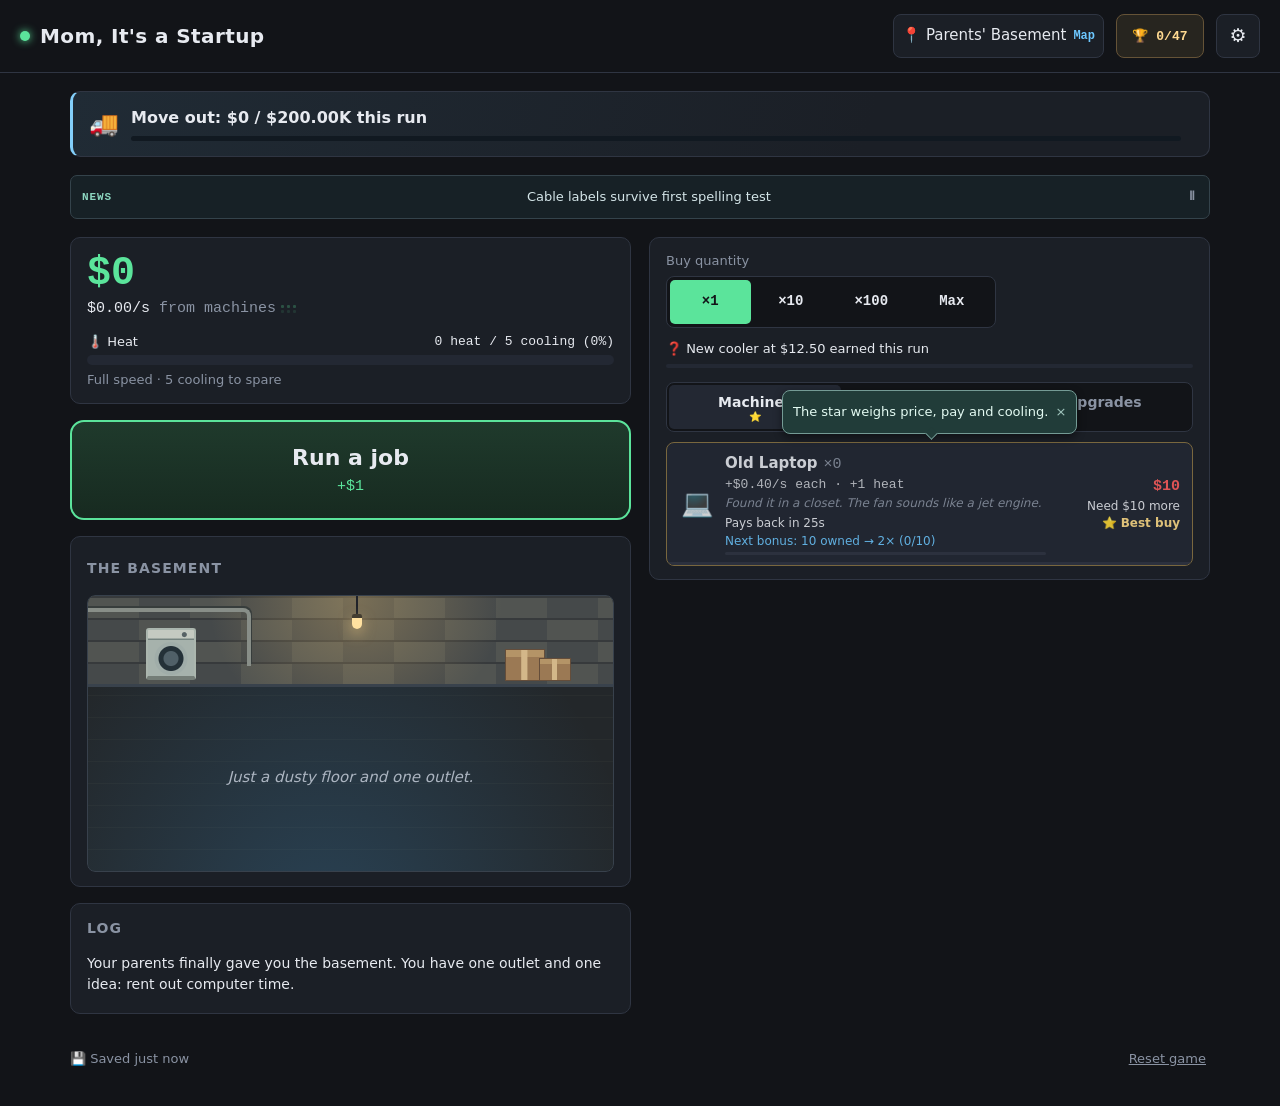
==== commit 3525beed: "Publish b41cf80" ====
--- a/index.html
+++ b/index.html
@@ -97,6 +97,11 @@
           <span id="streak-meter" aria-hidden="true"></span>
         </button>
         <p id="tap-equivalent" hidden></p>
+        <div id="overtime-panel" class="reward-offer" hidden>
+          <button type="button" class="btn" id="overtime-watch" data-ad-offer aria-describedby="overtime-detail" hidden>📺 Overtime Boost</button>
+          <p id="overtime-detail" class="muted"></p>
+          <p id="overtime-notice" role="status"></p>
+        </div>
       </div>
 
       <div class="panel room-panel">
@@ -239,6 +244,13 @@
           <button type="button" class="btn" id="tips-toggle" aria-pressed="true">Tips on</button>
         </div>
       </section>
+      <section id="reward-settings" aria-labelledby="reward-settings-title" hidden>
+        <h3 id="reward-settings-title">Optional rewards</h3>
+        <div class="settings-actions">
+          <button type="button" class="btn" id="reward-toggle" aria-pressed="true">Show ad offers: On</button>
+          <button type="button" class="btn" id="ad-privacy" hidden>Manage ad privacy choices</button>
+        </div>
+      </section>
       <section aria-labelledby="settings-backup">
         <h3 id="settings-backup">Save backup</h3>
         <p>Take your startup to another device or keep a copy for later.</p>
@@ -355,6 +367,7 @@
   <div id="fire-screen-edge" aria-hidden="true" hidden></div>
   <div id="fire-flash" aria-hidden="true" hidden></div>
   <div id="moment-banner" role="status" aria-atomic="true"></div>
+  <script src="ads-config.js"></script>
   <script src="economy.js"></script>
   <script src="backup.js"></script>
   <script src="game.js"></script>
--- a/style.css
+++ b/style.css
@@ -375,6 +375,12 @@
 .job-title { font-size: 22px; font-weight: 700; }
 .job-value { font-family: var(--mono); color: var(--accent); }
 #tap-equivalent { margin: 5px 0 0; text-align: center; font-size: 13px; color: var(--muted); }
+.reward-offer { margin: 10px auto 0; text-align: center; }
+.reward-offer p, .reward-receipt { margin: 4px 0 0; font-size: 13px; }
+.reward-offer p:empty, .reward-receipt:empty { display: none; }
+#overtime-watch, #offline-watch { max-width: 100%; color: var(--cool); }
+#overtime-watch:disabled { opacity: 1; color: var(--accent); cursor: default; }
+#overtime-notice, .reward-receipt { color: var(--cool); }
 #tap-receipt {
   position: absolute; left: 9px; bottom: 8px; color: #c7ffdf;
   font: 700 11px/1.1 var(--mono); pointer-events: none;
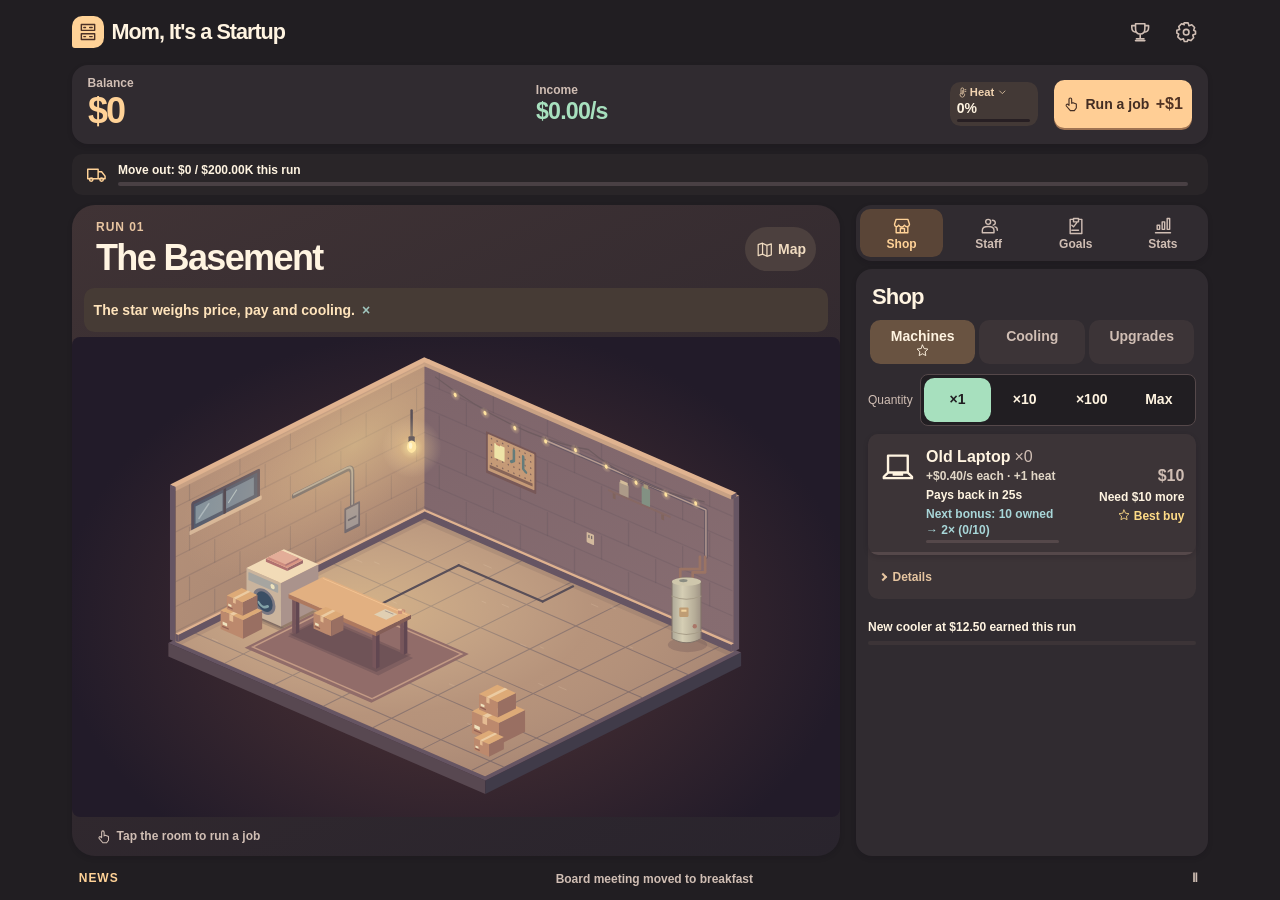
==== commit 147b0d88: "Publish e5a2580" ====
--- a/index.html
+++ b/index.html
@@ -1,64 +1,37 @@
 <!doctype html>
-<html lang="en">
+<html lang="en" data-release="live">
 <head>
   <meta charset="utf-8">
-  <meta name="viewport" content="width=device-width, initial-scale=1">
+  <meta name="viewport" content="width=device-width, initial-scale=1, viewport-fit=cover">
   <title>Mom, It's a Startup</title>
-  <meta name="theme-color" content="#121418">
+  <meta name="color-scheme" content="dark">
+  <meta name="theme-color" content="#211e22">
   <link rel="manifest" data-href="./manifest.webmanifest">
   <link rel="icon" type="image/png" sizes="32x32" href="./icons/favicon.png">
   <link rel="apple-touch-icon" sizes="180x180" href="./icons/apple-touch-icon.png">
   <link rel="stylesheet" href="style.css">
+  <link rel="stylesheet" href="design-assets.css">
+  <link rel="stylesheet" href="room-scene.css">
+  <link rel="stylesheet" href="shell.css">
 </head>
-<body>
-  <header class="topbar">
-    <h1 class="brand"><span class="led" aria-hidden="true"></span>Mom, It's a Startup</h1>
-    <div class="header-tools">
-      <button type="button" class="location" id="location-map" aria-haspopup="dialog" aria-controls="modal">
-        <span id="location">📍 Parents' Basement</span><span class="map-link">Map</span>
-      </button>
-      <span id="reputation" title="Investor Reputation" hidden></span>
-      <button type="button" id="achievements-btn" aria-haspopup="dialog" aria-controls="achievements-dialog">
-        <span aria-hidden="true">🏆</span> <span id="achievement-count">0/0</span>
-      </button>
-      <button type="button" id="settings-btn" aria-label="Settings" title="Settings" aria-haspopup="dialog" aria-controls="settings-dialog">⚙️</button>
-    </div>
-  </header>
-
+<body class="game-screen">
   <main class="layout">
-    <section class="goal-strip" id="goal-strip" data-phase="move" aria-labelledby="goal-title">
-      <span class="goal-icon" id="goal-icon" aria-hidden="true">🚚</span>
-      <div class="goal-copy">
-        <h2 id="goal-title">Move out</h2>
-        <div class="goal-track" id="goal-track" role="progressbar" aria-labelledby="goal-title" aria-valuemin="0" aria-valuemax="100" aria-valuenow="0">
-          <div class="goal-fill" id="goal-fill"></div>
-        </div>
-        <p id="goal-detail" hidden></p>
-        <p id="board-completion" hidden></p>
-      </div>
-      <div class="goal-actions" id="goal-actions">
-        <button type="button" id="move-btn" class="move-btn" aria-describedby="goal-title" hidden>🚚 Choose where to move</button>
-        <button type="button" id="sell-btn" class="btn" aria-describedby="goal-title" hidden>💼 Sell the startup</button>
-        <button type="button" id="board-btn" class="btn" hidden>🏛️ Board Room</button>
-      </div>
-    </section>
-    <button type="button" id="news-ticker" aria-describedby="news-help">
-      <span class="news-label" aria-hidden="true">News</span>
-      <span class="news-window"><span id="news-headline"></span></span>
-      <span class="news-pause" aria-hidden="true">Ⅱ</span>
-    </button>
-    <span class="news-sr" id="news-help">News ticker. Activate to pause for ten seconds.</span>
-    <section class="col col-left">
-      <div class="panel status">
-        <div class="cash-line">
-          <div class="money" id="money">$0</div>
-          <span id="tap-boost" hidden></span>
-        </div>
-        <div class="income"><span id="income">$0.00/s</span> <span class="muted" id="income-source">from machines</span><span id="income-flow" aria-hidden="true"></span></div>
-        <div class="meter heat-meter">
-          <div class="meter-label"><span>🌡️ Heat</span><span id="heat-text"></span></div>
-          <div class="bar"><div class="bar-fill" id="heat-fill"></div></div>
-          <div id="fire-risk" hidden>
+    <header class="topbar">
+      <div class="identity"><span class="brand-mark"><svg class="ui-icon" aria-hidden="true" focusable="false"><use href="#icon-server"></use></svg></span><h1 class="brand">Mom, It's a Startup</h1><span id="preview-badge" hidden>Preview</span></div>
+      <div class="header-tools">
+        <button type="button" id="achievements-btn" aria-label="Achievements" aria-haspopup="dialog" aria-controls="achievements-dialog"><svg class="ui-icon" aria-hidden="true" focusable="false"><use href="#icon-trophy"></use></svg><span class="news-sr" id="achievement-count">0/0</span></button>
+        <button type="button" id="settings-btn" aria-label="Settings" aria-haspopup="dialog" aria-controls="settings-dialog"><svg class="ui-icon" aria-hidden="true" focusable="false"><use href="#icon-settings"></use></svg></button>
+      </div>
+    </header>
+    <section class="hud" aria-label="Startup finances and heat">
+      <div class="balance"><span class="hud-label">Balance</span><strong id="money">$0</strong></div>
+      <div class="income"><span class="hud-label">Income</span><strong id="income">$0/s</strong><span id="tap-boost" hidden></span><span class="news-sr" id="income-source">from machines</span><span id="income-flow" aria-hidden="true"></span></div>
+      <div class="heat-chip-wrap">
+        <button type="button" id="heat-chip" aria-controls="thermal-panel" aria-expanded="false" aria-label="Heat and power">
+          <span class="heat-caption"><svg class="ui-icon" aria-hidden="true" focusable="false"><use href="#icon-heat"></use></svg> Heat <svg class="ui-icon" aria-hidden="true" focusable="false"><use href="#icon-chevron"></use></svg></span><strong id="heat-percent">0%</strong><span class="bar"><span class="bar-fill" id="heat-fill"></span></span>
+        </button>
+        <div id="thermal-panel" hidden>
+          <h2>Heat &amp; power</h2><span id="heat-text"></span>          <div id="fire-risk" hidden>
             <div class="meter-label"><span>Fire risk</span><span id="fire-risk-value"></span></div>
             <div class="bar" aria-hidden="true"><div class="bar-fill" id="fire-risk-fill"></div></div>
           </div>
@@ -67,11 +40,6 @@
             <span class="throttle" id="throttle" hidden></span>
           </div>
           <span id="sysadmin-receipt" hidden></span>
-        </div>
-        <div id="fire-alarm" hidden>
-          <strong role="alert">🔥 FIRE ALARM: lower Power or add cooling!</strong>
-          <span id="fire-countdown" role="timer" aria-live="off"></span>
-        </div>
         <div id="power-control" hidden>
           <div class="power-caption">
             <label for="power-slider">Power <span id="power-value" aria-hidden="true"></span></label>
@@ -85,54 +53,59 @@
           </div>
           <span id="power-target" class="news-sr"></span>
         </div>
-
-      </div>
-
-      <div class="job-control">
-        <button type="button" class="job-btn" id="job-btn" aria-describedby="tap-equivalent">
-          <span class="job-title">Run a job</span>
+          <button type="button" class="btn" id="heat-close">Done</button>
+        </div>
+      </div>
+      <div class="hud-job">        <button type="button" class="job-btn" id="job-btn" aria-describedby="tap-equivalent">
+          <svg class="ui-icon" aria-hidden="true" focusable="false"><use href="#icon-tap"></use></svg><span class="job-title">Run a job</span>
           <span class="job-value" id="job-value">+$1</span>
           <span id="tap-receipt" aria-hidden="true"></span>
           <span id="tap-streak" aria-hidden="true"></span>
           <span id="streak-meter" aria-hidden="true"></span>
         </button>
-        <p id="tap-equivalent" hidden></p>
-        <div id="overtime-panel" class="reward-offer" hidden>
-          <button type="button" class="btn" id="overtime-watch" data-ad-offer aria-describedby="overtime-detail" hidden>📺 Overtime Boost</button>
-          <p id="overtime-detail" class="muted"></p>
-          <p id="overtime-notice" role="status"></p>
-        </div>
-      </div>
-
-      <div class="panel room-panel">
-        <div class="room-heading">
-          <h2 id="room-title">The Basement</h2>
-          <button type="button" id="goals-toggle" aria-expanded="false" aria-controls="goals-panel" hidden>
-            <span aria-hidden="true">📋</span> To-do <span class="claim-dot" hidden></span>
-          </button>
-        </div>
-        <p id="room-terms" hidden></p>
-        <p id="fire-rebuild" hidden></p>
-        <div class="room-and-goals">
-        <div class="room-stage">
+</div>
+    </section>
+        <section class="goal-strip" id="goal-strip" data-phase="move" aria-labelledby="goal-title">
+      <span class="goal-icon" id="goal-icon" aria-hidden="true"></span>
+      <div class="goal-copy">
+        <h2 id="goal-title">Move out</h2>
+        <div class="goal-track" id="goal-track" role="progressbar" aria-labelledby="goal-title" aria-valuemin="0" aria-valuemax="100" aria-valuenow="0">
+          <div class="goal-fill" id="goal-fill"></div>
+        </div>
+        <p id="goal-detail" hidden></p>
+        <p id="board-completion" hidden></p>
+      </div>
+      <div class="goal-actions" id="goal-actions">
+        <button type="button" id="move-btn" class="move-btn" aria-describedby="goal-title" hidden>Move out</button>
+        <button type="button" id="sell-btn" class="btn" aria-describedby="goal-title" hidden>Sell startup</button>
+        <button type="button" id="board-btn" class="btn" hidden>Board Room</button>
+      </div>
+    </section>
+
+    <div class="game-board">
+      <section class="room-panel" aria-labelledby="room-title">
+        <header class="scene-heading">
+          <div class="location-copy"><span class="room-kicker" id="run-number">Run 01</span>
+            <h2 id="room-title">The Basement</h2><p id="room-terms" hidden></p></div>
+          <div class="location-actions"><span id="reputation" hidden></span>
+            <button type="button" id="location-map" aria-label="Open the location map" aria-haspopup="dialog" aria-controls="modal"><svg class="ui-icon" aria-hidden="true" focusable="false"><use href="#icon-map"></use></svg><span>Map</span><span id="location" class="news-sr">Parents' Basement</span></button>
+          </div>
+        </header>
+        <div id="notice-slot">
+        <div id="fire-alarm" hidden>
+          <strong role="alert">FIRE ALARM: lower Power or add cooling!</strong>
+          <span id="fire-countdown" role="timer" aria-live="off"></span>
+        </div>
+  <button type="button" id="first-tip" hidden><span id="first-tip-text"></span><span aria-hidden="true"> ×</span></button>
+  <span class="news-sr" id="tip-announcement" role="status" aria-atomic="true"></span>
+  <div id="achievement-toast" role="status" aria-atomic="true">
+    <span id="achievement-toast-icon" aria-hidden="true"></span>
+    <span id="achievement-toast-text"></span>
+  </div>
+
+<div id="moment-banner" role="status" aria-atomic="true"></div></div>
+                <div class="room-stage">
           <div class="room" id="room" data-location="basement" data-stage="0">
-            <div class="room-scene" aria-hidden="true">
-              <div class="scenery basement-set">
-                <i class="conduit"></i><i class="bare-bulb"></i><i class="washer"></i>
-                <i class="carton box-back"></i><i class="carton box-front"></i>
-              </div>
-              <div class="scenery warehouse-set">
-                <i class="cold-light"></i><i class="pallet-rack"></i><i class="pallet-rack rack-far"></i>
-              </div>
-              <div class="scenery office-set">
-                <div class="office-window"><i class="skyline"></i></div>
-                <i class="office-desk"></i><i class="office-desk desk-far"></i>
-              </div>
-              <div class="scenery mall-set">
-                <i class="storefront"></i><i class="sale-sign">SALE</i><i class="escalator"></i>
-              </div>
-              <i class="scene-cables"></i><i class="scene-lights"></i><i class="scene-crates"></i>
-            </div>
             <div class="room-inventory" id="room-inventory"></div>
             <div class="fire-atmosphere" aria-hidden="true">
               <div class="fire-char"></div>
@@ -151,28 +124,34 @@
           </div>
           <span id="priority-receipt" role="status"></span>
         </div>
-        <section id="goals-panel" aria-labelledby="goals-heading" hidden>
-          <div class="goals-heading">
-            <h3 id="goals-heading">Today's to-do list</h3>
-            <button type="button" id="goals-close" aria-label="Close to-do list">×</button>
-          </div>
-          <ol id="goal-slots"></ol>
-          <p id="goal-swap-time"></p>
-          <span id="goals-receipt" role="status"></span>
-        </section>
-        </div>
-      </div>
-
-      <div class="panel log-panel">
-        <h2>Log</h2>
-        <ol class="log" id="log" aria-live="polite"></ol>
-      </div>
-    </section>
-
-    <section class="col col-right">
-      <div class="panel shop">
+
+        <div class="room-foot"><span><svg class="ui-icon" aria-hidden="true" focusable="false"><use href="#icon-tap"></use></svg> Tap the room to run a job</span><span id="tap-equivalent" hidden></span></div>
+        <p id="fire-rebuild" hidden></p>
+          <section id="incident-banner" class="incident" aria-labelledby="incident-title" hidden>
+    <div class="incident-heading">
+      <h3 id="incident-title" aria-live="polite"></h3>
+      <span id="incident-time" role="timer"></span>
+    </div>
+    <p id="incident-detail"></p>
+    <div id="incident-actions" class="incident-actions">
+      <button type="button" id="incident-accept" class="btn primary"></button>
+      <button type="button" id="incident-decline" class="btn"></button>
+    </div>
+    <div class="incident-clock" aria-hidden="true"><span id="incident-remaining"></span></div>
+  </section>
+
+
+      </section>
+      <button type="button" id="sheet-scrim" aria-label="Close panel" tabindex="-1" hidden></button>
+      <aside id="game-sheet" aria-labelledby="sheet-title" data-sheet="shop" data-size="half">
+        <header class="sheet-head">
+          <button type="button" id="sheet-grip" aria-label="Expand panel"><span></span></button>
+          <div class="sheet-heading"><h2 id="sheet-title" tabindex="-1">Shop</h2><button type="button" id="sheet-close" aria-label="Close panel"><svg class="ui-icon" aria-hidden="true" focusable="false"><use href="#icon-close"></use></svg></button></div>
+        </header>
+        <div id="sheet-scroll">
+          <section id="sheet-shop">      <div class="panel shop">
         <fieldset class="shop-quantity" id="shop-quantity">
-          <legend>Buy quantity</legend>
+          <legend>Quantity</legend>
           <div class="quantity-options">
             <label><input type="radio" name="quantity" value="1" checked><span>×1</span></label>
             <label><input type="radio" name="quantity" value="10"><span>×10</span></label>
@@ -206,29 +185,44 @@
           </div>
         </section>
       </div>
-    </section>
-  </main>
-
-  <button type="button" id="first-tip" hidden><span id="first-tip-text"></span><span aria-hidden="true"> ×</span></button>
-  <span class="news-sr" id="tip-announcement" role="status" aria-atomic="true"></span>
-  <footer class="footer">
+</section>
+          <section id="sheet-staff" hidden><p id="staff-lock" class="empty-state">Staff will appear as your startup grows.</p></section>
+          <section id="sheet-goals" hidden><button type="button" id="goals-toggle" aria-expanded="false" aria-controls="goals-panel" hidden>Today's to-do list <span class="claim-dot" hidden></span></button>
+            <p id="goals-lock" class="empty-state">Buy your first laptop to get your first to-do list.</p>        <section id="goals-panel" aria-labelledby="goals-heading" hidden>
+          <div class="goals-heading">
+            <h3 id="goals-heading">Today's to-do list</h3>
+            <button type="button" id="goals-close" aria-label="Close to-do list">×</button>
+          </div>
+          <ol id="goal-slots"></ol>
+          <p id="goal-swap-time"></p>
+          <span id="goals-receipt" role="status"></span>
+        </section></section>
+          <section id="sheet-stats" hidden><div id="sheet-stat-values"></div>      <div class="panel log-panel">
+        <h2>Log</h2>
+        <ol class="log" id="log" aria-live="polite"></ol>
+      </div>
+        <div id="overtime-panel" class="reward-offer" hidden>
+          <button type="button" class="btn" id="overtime-watch" data-ad-offer aria-describedby="overtime-detail" hidden>Overtime Boost</button>
+          <p id="overtime-detail" class="muted"></p>
+          <p id="overtime-notice" role="status"></p>
+        </div>  <footer class="footer">
     <span id="save-status" class="muted">Not saved yet</span>
     <button type="button" id="reset-btn" class="link-btn">Reset game</button>
   </footer>
 
-  <section id="incident-banner" class="incident" aria-labelledby="incident-title" hidden>
-    <div class="incident-heading">
-      <h3 id="incident-title" aria-live="polite"></h3>
-      <span id="incident-time" role="timer"></span>
-    </div>
-    <p id="incident-detail"></p>
-    <div id="incident-actions" class="incident-actions">
-      <button type="button" id="incident-accept" class="btn primary"></button>
-      <button type="button" id="incident-decline" class="btn"></button>
-    </div>
-    <div class="incident-clock" aria-hidden="true"><span id="incident-remaining"></span></div>
-  </section>
-
+</section>
+        </div>
+      </aside>
+      <nav class="game-nav" aria-label="Game panels"><button type="button" data-open-sheet="shop" aria-controls="game-sheet" aria-expanded="false"><svg class="ui-icon" aria-hidden="true" focusable="false"><use href="#icon-shop"></use></svg><span>Shop</span><i class="nav-dot" hidden></i></button><button type="button" data-open-sheet="staff" aria-controls="game-sheet" aria-expanded="false"><svg class="ui-icon" aria-hidden="true" focusable="false"><use href="#icon-staff"></use></svg><span>Staff</span><i class="nav-dot" hidden></i></button><button type="button" data-open-sheet="goals" aria-controls="game-sheet" aria-expanded="false"><svg class="ui-icon" aria-hidden="true" focusable="false"><use href="#icon-goals"></use></svg><span>Goals</span><i class="nav-dot" hidden></i></button><button type="button" data-open-sheet="stats" aria-controls="game-sheet" aria-expanded="false"><svg class="ui-icon" aria-hidden="true" focusable="false"><use href="#icon-stats"></use></svg><span>Stats</span><i class="nav-dot" hidden></i></button></nav>
+    </div>
+        <button type="button" id="news-ticker" aria-describedby="news-help">
+      <span class="news-label" aria-hidden="true">News</span>
+      <span class="news-window"><span id="news-headline"></span></span>
+      <span class="news-pause" aria-hidden="true">Ⅱ</span>
+    </button>
+    <span class="news-sr" id="news-help">News ticker. Activate to pause for ten seconds.</span>
+
+  </main>
   <dialog id="settings-dialog" class="modal" aria-labelledby="settings-title">
     <header class="settings-heading">
       <h2 id="settings-title">Settings</h2>
@@ -254,6 +248,7 @@
       <section aria-labelledby="settings-backup">
         <h3 id="settings-backup">Save backup</h3>
         <p>Take your startup to another device or keep a copy for later.</p>
+        <button type="button" class="btn" id="preview-copy" hidden>Copy my real save into the preview</button>
         <button type="button" class="btn primary" id="backup-export">Export backup</button>
         <div id="backup-output" class="backup-box" hidden>
           <label for="backup-code">Your backup code</label>
@@ -352,24 +347,23 @@
         <p id="next-perk"></p>
       </section>
       <section id="stats-board" aria-label="Board Room">
-        <button type="button" id="stats-board-btn" class="btn">🏛️ Board Room</button>
+        <button type="button" id="stats-board-btn" class="btn">Board Room</button>
         <p id="board-rewards"></p>
       </section>
       <dl id="stats-list"></dl>
     </section>
   </dialog>
-  <div id="achievement-toast" role="status" aria-atomic="true">
-    <span id="achievement-toast-icon" aria-hidden="true"></span>
-    <span id="achievement-toast-text"></span>
-  </div>
-
   <canvas id="fx-canvas" aria-hidden="true"></canvas>
   <div id="fire-screen-edge" aria-hidden="true" hidden></div>
   <div id="fire-flash" aria-hidden="true" hidden></div>
-  <div id="moment-banner" role="status" aria-atomic="true"></div>
+
   <script src="ads-config.js"></script>
   <script src="economy.js"></script>
   <script src="backup.js"></script>
+  <script src="preview.js"></script>
+  <script src="icons-ui.js"></script>
+  <script src="room-scene.js"></script>
+  <script src="shell.js"></script>
   <script src="game.js"></script>
 </body>
 </html>
--- a/style.css
+++ b/style.css
@@ -10,7 +10,7 @@
   --warn: #f5b84a;
   --hot: #ff5d5d;
   --cool: #6cc7ff;
-  --mono: ui-monospace, 'Cascadia Mono', Consolas, 'SF Mono', monospace;
+  --mono: Nunito, sans-serif;
   --radius: 10px;
   --tap-target: 44px;
 }
@@ -21,7 +21,7 @@
   margin: 0;
   background: var(--bg);
   color: var(--text);
-  font: 15px/1.45 system-ui, -apple-system, 'Segoe UI', Roboto, sans-serif;
+  font: 15px/1.45 Nunito, sans-serif;
 }
 
 html { overscroll-behavior-y: contain; }
@@ -400,7 +400,7 @@
   min-height: 0; overflow-y: auto; scrollbar-width: thin; scrollbar-color: #536072 transparent;
 }
 .room-inventory.is-empty { align-content: center; }
-.room-empty { margin: auto; color: #acb5c1; font-style: italic; text-align: center; }
+.room-empty { margin: auto; color: #acb5c1; font-style: normal; text-align: center; }
 .room-group { display: flex; flex-direction: column; gap: 2px; min-width: 0; }
 .room-group[data-equipment="laptop"] .room-tokens {
   position: relative; width: fit-content; min-width: min(94px,100%); max-width: 100%; margin-bottom: 3px;
@@ -566,7 +566,7 @@
 .card-advice { display: grid; margin-top: 3px; font-size: 12px; line-height: 1.35; font-variant-numeric: tabular-nums; }
 .card-payback, .card-eta { color: var(--text); }
 .card-best { color: #ffdc87; font-weight: 700; }
-.card-blurb { font-size: 12px; color: var(--muted); font-style: italic; }
+.card-blurb { font-size: 12px; color: var(--muted); font-style: normal; }
 .card-milestone-label { margin-top: 3px; color: var(--cool); font-size: 12px; line-height: 1.3; }
 .card-milestone-track { display: block; margin-top: 2px; height: 3px; border-radius: 3px; background: var(--line); }
 .card-milestone-fill { display: block; height: 100%; transform: scaleX(0); transform-origin: left; border-radius: inherit; background: var(--cool); }
@@ -1027,7 +1027,7 @@
   color: #fff7bf; background: linear-gradient(140deg, #866738, #453919 70%);
   border: 2px solid #ffd77a; border-radius: 13px 6px;
   box-shadow: 0 0 0 3px #d2a44c42, 0 0 13px #f2b74499, inset 0 0 9px #ffd77a40;
-  font: italic 800 36px/1 system-ui, sans-serif; user-select: none;
+  font: 800 36px/1 Nunito, sans-serif; user-select: none;
   animation: priority-bob 1.15s ease-in-out infinite alternate;
 }
 @keyframes priority-bob {
@@ -1157,7 +1157,7 @@
 }
 #moment-banner.moment-visible { opacity: 1; }
 #moment-banner:has(.run-start-detail) { max-width: min(34rem, calc(100% - 32px)); }
-.run-start-detail { display: block; margin-top: 6px; color: #ffedca; font: 500 15px/1.45 system-ui, sans-serif; }
+.run-start-detail { display: block; margin-top: 6px; color: #ffedca; font: 500 15px/1.45 Nunito, sans-serif; }
 
 #run-summary { margin: 16px 0; }
 #run-summary div { display: flex; align-items: baseline; justify-content: space-between; gap: 12px; border-bottom: 1px solid var(--line); padding: 9px 0; }
--- a/design-assets.css
+++ b/design-assets.css
@@ -0,0 +1,12 @@
+@font-face {
+  font-family: Nunito;
+  src: url("./fonts/Nunito-Latin.woff2") format("woff2");
+  font-weight: 400 900;
+  font-style: normal;
+  font-display: swap;
+}
+.ui-sprite { position: absolute; width: 0; height: 0; overflow: hidden; pointer-events: none; }
+.ui-glyph { width: 1.3em; height: 1.3em; display: inline-block; vertical-align: middle; }
+
+.best-buy-star { margin-inline-end: .3em; }
+.best-buy-star .ui-glyph { width: 1em; height: 1em; vertical-align: -.1em; }
--- a/room-scene.css
+++ b/room-scene.css
@@ -0,0 +1,64 @@
+/* The stage is the play surface. Its painted content has no independent scrolling. */
+#room {
+  display: block; width: 100%; height: 100%; min-width: 0; min-height: 0;
+  position: relative; isolation: isolate; overflow: hidden; contain: layout paint;
+  border: 0; border-radius: 0; touch-action: manipulation; user-select: none;
+  -webkit-user-select: none; -webkit-tap-highlight-color: transparent; cursor: pointer;
+  --scene-ambient: #553637; --scene-bg: #221b29;
+  background: radial-gradient(ellipse at 50% 59%, var(--scene-ambient), var(--scene-bg) 73%);
+}
+#room[data-location="warehouse"] { --scene-ambient: #314959; --scene-bg: #1e222e; }
+#room[data-location="office"] { --scene-ambient: #513840; --scene-bg: #25202d; }
+#room[data-location="mall"] { --scene-ambient: #533747; --scene-bg: #27202c; }
+#room-inventory {
+  position: absolute; inset: 0; display: grid; place-items: center; grid-template:minmax(0,1fr) / minmax(0,1fr); overflow: hidden; padding: 0;
+  margin: 0; contain: layout paint; pointer-events: none; user-select: none; transform:translateZ(0);
+  container-type:size;
+}
+.doll-picture { width:min(100%,126.78cqh); aspect-ratio:587/463; position:relative; pointer-events:auto; }
+.doll-scenery { position:absolute; inset:0; width:100%; height:100%; pointer-events:none; }
+#room-inventory .dollhouse {
+  position: absolute; display: block; inset: 0; width: 100%; height: 100%;
+  overflow: visible; pointer-events: auto;
+}
+.doll-effect { position:absolute; display:block; pointer-events:none; }
+.doll-lights { position:absolute; inset:0; pointer-events:none; }
+.doll-led { border-radius:50%; background:#b8f8d3; }
+.doll-neon { border-radius:50%; background:radial-gradient(ellipse,#fed6a326,transparent 70%); }
+.doll-rotor { transform:matrix(.9,.39,0,1,0,0); }
+.doll-rotor svg { display:block; width:100%; height:100%; transform-origin:50% 50%; }
+.doll-count rect { fill: #33323c; stroke: #a59086; stroke-width: .8px; }
+.doll-count text { fill: #ffe4bb; font-size: 10px; font-weight: 850; font-family: Nunito,sans-serif; }
+@container (max-width: 470px) {
+  .doll-count rect, .doll-count text { transform:scale(1.43); transform-origin:0 0; }
+}
+.doll-arriving { animation: doll-drop .37s cubic-bezier(.2,.8,.27,1) both; }
+@keyframes doll-drop {
+  0% { transform: translateY(-12px); opacity: 0; }
+  64% { transform: translateY(2px); opacity: 1; }
+  100% { transform: translateY(0); opacity: 1; }
+}
+
+#room[data-heat="warm"]::after, #room[data-heat="hot"]::after {
+  display: block; content: ""; pointer-events:none; position:absolute; inset:0; z-index:1;
+  background: radial-gradient(ellipse at 53% 78%, #feae4c2b, transparent 64%); animation:none;
+}
+#room[data-heat="hot"]::after {
+  background: radial-gradient(ellipse at 53% 76%, #ff784752, transparent 63%);
+  opacity:.71;
+}
+#room[data-heat="hot"]::before { content:none; }
+.room-throttled body::after { content:none; }
+/* The large room keeps its static warm tint. Only this small patch of
+   heated air above the equipment changes during the existing game clock. */
+.doll-local-haze { position:absolute; left:53%; top:48%; width:18%; height:12%;
+  border-radius:50%; pointer-events:none;
+  background:radial-gradient(ellipse at center,#ffc07543,transparent 73%); }
+#room:not([data-heat="hot"]) .doll-local-haze,
+body.effects-reduced .doll-local-haze { display:none; }
+body.effects-reduced #room .doll-picture *, body.effects-reduced #room::after,
+body.effects-paused #room .doll-picture *, #room.outside-view .doll-picture * { animation: none !important; }
+@media (prefers-reduced-motion: reduce) {
+  .doll-local-haze { display:none; }
+  #room .doll-picture *, #room::after { animation:none !important; }
+}
--- a/shell.css
+++ b/shell.css
@@ -0,0 +1,243 @@
+:root {
+  color-scheme: dark;
+  -webkit-text-size-adjust: 100%; text-size-adjust: 100%;
+  --font-ui: Nunito, sans-serif;
+  --mono: var(--font-ui);
+  --type-xs: .75rem; --type-sm: .875rem; --type-base: 1rem; --type-title: 1.38rem; --type-display: clamp(1.42rem, 3.4vw, 2.25rem);
+  --bg: #211e22; --panel: #302b30; --panel-2: #3c3437; --line: #55484a;
+  --text: #fff4e1; --muted: #d0beb4; --accent: #a7e0be; --accent-dim: #48735c;
+  --cool: #a8d6d8; --warn: #ffc080; --hot: #ff9686; --gold: #ffd297;
+  --s1: .25rem; --s2: .5rem; --s3: .75rem; --s4: 1rem; --s5: 1.5rem;
+  --r1: .65rem; --r2: 1rem; --r3: 1.45rem; --radius: var(--r2);
+  --e1: 0 2px 5px #130e152b; --e2: 0 10px 24px #130e1547; --e3: 0 -12px 60px #140e198c;
+  --fast: 130ms; --slide: 230ms; --ease: cubic-bezier(.22,.8,.25,1);
+  --safe-x: max(.875rem, env(safe-area-inset-left), env(safe-area-inset-right));
+}
+*, *::before, *::after { box-sizing: border-box; }
+html { font: 100%/1.35 var(--font-ui); }
+body.game-screen { margin: 0; font: var(--type-base)/1.35 var(--font-ui); overflow: hidden; background: var(--bg); color: var(--text); }
+.game-screen :is(button,input,textarea,select) { font-family: var(--font-ui); }
+.game-screen :is(button,a,input,summary):focus-visible { outline: 3px solid var(--gold); outline-offset: 2px; }
+.game-screen :is(button,a,input,summary) { -webkit-tap-highlight-color: transparent; }
+.ui-icon { display: inline-block; width: 1.25em; height: 1.25em; vertical-align: -.22em; flex-shrink: 0; }
+.game-screen .layout { display: grid; grid-template-columns: minmax(0,1fr); grid-template-rows: auto auto auto minmax(0,1fr) auto; gap: 0; width: min(100%, 96rem); height: 100vh; height: 100dvh; margin: auto; padding: env(safe-area-inset-top) var(--safe-x) env(safe-area-inset-bottom); }
+.game-screen .topbar { display: flex; align-items: center; flex-wrap: nowrap; justify-content: space-between; min-width: 0; gap: var(--s1); padding: var(--s1) 0; border: 0; }
+.identity,.game-screen .header-tools,.location-actions,.heat-caption,.room-foot>span,.sheet-heading { display: flex; align-items: center; }
+.identity { gap: var(--s2); min-width: 0; }
+.brand-mark { display: grid; place-items: center; flex: 0 0 auto; width: 2rem; height: 2rem; background: var(--gold); color: #4b3126; border-radius: .64rem .64rem .64rem .18rem; }
+.game-screen .brand { display: block; color: var(--text); font: 850 clamp(.98rem, 3.5vw, 1.35rem)/1.05 var(--font-ui); letter-spacing: -.046em; overflow: visible; white-space: normal; }
+#preview-badge { font-size: .66rem; font-weight: 800; color: #f2cf9d; border: 1px solid #695345; border-radius: 100px; padding: .12rem .4rem; }
+.game-screen .header-tools { display: flex; flex-wrap: nowrap; flex-shrink: 0; width: auto; gap: 2px; }
+.game-screen :is(#settings-btn,#achievements-btn,#sheet-close,#location-map) { display: inline-flex; align-items: center; justify-content: center; min-width:44px; min-height:44px; padding: 0; margin:0; background: transparent; border: 0; border-radius: var(--r1); color: var(--muted); cursor:pointer; }
+.game-screen :is(#settings-btn,#achievements-btn):hover { background: var(--panel-2); }
+.game-screen #settings-btn,.game-screen #achievements-btn { font-size: 1.12rem; }
+.hud { display:grid; grid-template-columns: minmax(0,1fr) minmax(0,.92fr) auto auto; align-items: center; gap: var(--s2); background: var(--panel); padding: .6rem .75rem; border-radius: var(--r2); box-shadow: var(--e1); }
+.balance,.hud .income { display: grid; align-items: center; min-width: 0; align-content: center; gap: .08rem; contain: inline-size layout; margin: 0; }
+.hud-label,.heat-caption,.room-kicker { font: 800 var(--type-xs)/1.1 var(--font-ui); color: var(--muted); }
+.hud :is(#money,#income,#heat-percent) { font-variant-numeric: tabular-nums; line-height:1.12; overflow-wrap:anywhere; }
+.hud #money { font-size: var(--type-display); color: var(--gold); letter-spacing:-.055em; }
+.hud #income { font-size: clamp(.92rem,2.5vw,1.45rem); color: var(--accent); letter-spacing: -.035em; }
+.hud #tap-boost { font: 750 var(--type-xs)/1.1 var(--font-ui); text-align: start; }
+.hud #income-flow { display: none; }
+.heat-chip-wrap { position: relative; }
+#heat-chip { display: grid; min-width: 3.75rem; gap: .15rem; padding: .25rem .45rem; text-align: left; background: #433936; color: var(--text); border:0; border-radius: var(--r1); }
+.heat-caption { gap: .16rem; font-size: .7rem; color: #f2d4b1; }
+.heat-caption .ui-icon { width: .95em; height: .95em; }
+#heat-percent { font-weight: 800; font-size: var(--type-sm); }
+#heat-chip .bar { display: block; height: 3px; width: 100%; background:#271f23; }
+#heat-fill { display:block; height: 100%; background: var(--accent); }
+#heat-fill.warm { background:var(--warn); } #heat-fill.hot { background: var(--hot); }
+#thermal-panel { position:absolute; top: calc(100% + .5rem); right:0; z-index:42; width:min(21rem,calc(100vw - 2 * var(--safe-x))); padding:var(--s4); border-radius:var(--r2); background:var(--panel-2); box-shadow:var(--e2); max-height:57dvh; overflow:auto; }
+#thermal-panel h2,.sheet-heading h2,.scene-heading h2 { margin:0; line-height:1.1; letter-spacing:-.045em; }
+#thermal-panel h2 { font-size:var(--type-title); }
+#thermal-panel #heat-text { display:block; margin-top:var(--s3); }
+#thermal-panel #heat-close { margin-top:var(--s3); }
+#thermal-panel .thermal-readout { contain:none; }
+#thermal-panel:has(#power-control[hidden]) #heat-close { width:100%; }
+.hud-job .job-btn { display:flex; align-items:center; justify-content:center; flex-wrap:wrap; gap:.2rem; margin:0; min-height:44px; width:auto; padding:.4rem .6rem; border:0; border-radius:var(--r1); background:#ffce95; color:#432d23; box-shadow:0 2px 0 #9e7353; }
+.hud-job .job-btn .job-title { font:850 var(--type-sm)/1.15 var(--font-ui); }
+.hud-job .job-btn .job-value { color:#513324; font-weight:850; }
+.hud-job .job-btn .ui-icon { width:1rem; height:1rem; }
+.hud-job #tap-receipt { display:none; }
+.hud-job #tap-streak { right:0; top:0; bottom:auto; }
+.game-screen .goal-strip { --goal-color: #e9b77c; display:grid; grid-template-columns:auto minmax(0,1fr) auto; gap:var(--s2); align-items:center; min-height:0; margin:.42rem 0; padding:.4rem .55rem; border:0; border-radius:var(--r1); background:#292528; }
+.game-screen .goal-strip:is([data-phase=sell],[data-phase=ready]) { background:#302a29; }
+#goal-icon { display:grid; place-items:center; width:1.65rem; color:var(--gold); font-size:1rem; }
+#goal-title { font: 750 var(--type-xs)/1.28 var(--font-ui); }
+#goal-detail,#board-completion { margin:.18rem 0 0; color:var(--muted); font-size:var(--type-xs); }
+.goal-track { height:4px; margin-top:4px; background:#494044; }
+.goal-actions { grid-column:auto; justify-content:end; }
+.goal-actions :is(button,.btn) { min-width:44px; min-height:44px; font:800 var(--type-xs)/1.1 var(--font-ui); padding:.35rem .6rem; border:0; border-radius:var(--r1); }
+.game-board { position:relative; display:grid; grid-template-columns:minmax(0,1fr); grid-template-rows:minmax(0,1fr) auto; min-width:0; min-height:0; isolation:isolate; }
+.game-screen .room-panel { position:relative; min-width:0; min-height:0; display:flex; flex-direction:column; order:0; border:0; border-radius:var(--r3); overflow:hidden; background:linear-gradient(155deg,#403335,#30282e 60%,#29242d); box-shadow:var(--e1); }
+.scene-heading { display:flex; justify-content:space-between; align-items:center; gap:var(--s2); padding:var(--s3) var(--s4) .2rem; }
+.scene-heading h2 { font-size:clamp(1.35rem,4.6vw,2.25rem); }
+.room-kicker { display:block; margin-bottom:.25rem; letter-spacing:.08em; text-transform:uppercase; color:#e8c5a1; }
+#room-terms,#fire-rebuild { margin:.18rem 0 0; font:650 var(--type-xs)/1.25 var(--font-ui); color:var(--muted); }
+.location-actions { gap:var(--s2); flex-wrap:wrap; justify-content:end; }
+.game-screen #location-map { gap:.3rem; padding:0 .65rem; color:#f0dbc0; border-radius:100px; font:750 var(--type-sm)/1 var(--font-ui); background:#4c403e; }
+#reputation { font:800 var(--type-xs)/1.2 var(--font-ui); color:var(--gold); }
+.room-stage { flex:1 1 0; min-height:0; min-width:0; position:relative; }
+.game-screen #room { height:100%; min-height:0; width:100%; max-height:none; border:0; margin:0; isolation:isolate; }
+.room-foot { display:flex; align-items:center; justify-content:space-between; flex-wrap:wrap; gap:.2rem; padding: .55rem var(--s3); color:var(--muted); font:650 var(--type-xs)/1.2 var(--font-ui); }
+.room-foot>span { gap:.35rem; }
+.room-foot #tap-equivalent { font:inherit; text-align:left; margin:0; }
+.room-panel #fire-rebuild:not([hidden]) { padding:0 var(--s3) var(--s1); }
+.room-panel .incident { position:relative; inset:auto; width:auto; margin:0; padding:.45rem var(--s3); border:0; border-radius:0; border-left:3px solid var(--incident-color); max-height:38%; font-size:var(--type-sm); box-shadow:none; }
+#notice-slot { display:grid; align-content:start; flex:none; min-width:0; max-height:25%; overflow-y:auto; }
+#notice-slot:has(:is(#first-tip:not([hidden]),#achievement-toast.is-visible,#moment-banner.moment-visible)) { padding:.3rem var(--s3); }
+#notice-slot :is(#moment-banner,#achievement-toast,#first-tip) { position:static!important; inset:auto!important; width:auto; max-width:100%; min-width:0; margin:0; transform:none!important; padding:.35rem .6rem; border:0; border-radius:var(--r1); background:#463b35; color:#ffe4bc; box-shadow:none; text-align:start; font:750 var(--type-sm)/1.3 var(--font-ui); }
+#notice-slot #moment-banner:not(.moment-visible),#notice-slot #achievement-toast:not(.is-visible) { display:none; }
+#notice-slot #first-tip { min-height:44px; }
+#notice-slot #first-tip::after { content:none; }
+#notice-slot .run-start-detail { font:inherit; }
+.game-nav { display:grid; grid-template-columns:repeat(4,minmax(0,1fr)); align-items:stretch; gap:var(--s1); padding:var(--s1); margin:var(--s2) 0 0; border-radius:var(--r2); background:var(--panel); box-shadow:var(--e1); z-index:22; }
+.game-nav button { display:flex; flex-direction:column; align-items:center; justify-content:center; position:relative; gap:.16rem; border:0; background:transparent; border-radius:var(--r1); min-height:48px; color:var(--muted); font:800 var(--type-xs)/1.05 var(--font-ui); cursor:pointer; }
+.game-nav .ui-icon { width:1.25rem; height:1.25rem; }
+.game-nav button[aria-expanded=true] { background:#5a4537; color:var(--gold); }
+.nav-dot { position:absolute; top:6px; left:calc(50% + .6rem); width:7px; height:7px; border-radius:50%; background:var(--accent); }
+.game-screen #news-ticker { order:unset; margin:0; padding:0 .45rem; min-height:44px; height:auto; border:0; background:transparent; box-shadow:none; }
+#news-headline,.news-label { color:var(--muted); font:650 var(--type-xs)/1.2 var(--font-ui); }
+.news-label { color:var(--gold); }
+.game-screen #game-sheet { background:var(--panel); color:var(--text); min-height:0; min-width:0; position:absolute; inset:auto 0 calc(48px + .5rem + var(--s2)) 0; z-index:21; display:none; flex-direction:column; border-radius:var(--r3) var(--r3) var(--r2) var(--r2); box-shadow:var(--e3); max-height:calc(100% - 48px - .75rem); height:max(57dvh,min(21rem,90%)); }
+.game-screen #game-sheet[data-open=true] { display:flex; animation:panel-arrive var(--slide) var(--ease); }
+.game-screen #game-sheet[data-size=full] { height:100%; }
+@keyframes panel-arrive { from { transform: translateY(.9rem); opacity:.8; } }
+#sheet-scrim { position:absolute; inset:0; z-index:20; border:0; padding:0; width:100%; background:#160e1973; border-radius:var(--r3); }
+.sheet-head { position:relative; padding:.3rem var(--s4) 0; flex:none; }
+#sheet-grip { position:absolute; left:calc(50% - 2rem); top:0; display:grid; place-items:center; min-height:44px; width:4rem; border:0; background:none; cursor:ns-resize; touch-action:none; }
+#sheet-grip span { width:2.5rem; height:4px; border-radius:.5rem; background:#8d7972; }
+.sheet-heading { justify-content:space-between; gap:var(--s2); }
+.sheet-heading h2 { font:850 var(--type-title)/1.1 var(--font-ui); letter-spacing:-.04em; }
+#sheet-scroll { overflow-y:auto; overscroll-behavior:contain; padding:var(--s2) var(--s3) var(--s4); scrollbar-color:#806d65 transparent; }
+#sheet-scroll :is(.panel,#goals-panel) { border:0; padding:0; background:none; box-shadow:none; }
+#sheet-scroll .shop { display:flex; flex-direction:column; gap:var(--s2); }
+#sheet-scroll .shop-tabs { order:-2; }
+#sheet-scroll .shop-quantity { order:-1; }
+.shop-tabs,#shop-tabs { display:flex; gap:var(--s1); flex-wrap:wrap; margin:0; border:0; background:none; }
+#shop-tabs button { flex:1 1 4rem; border:0; border-radius:var(--r1); min-height:44px; background:var(--panel-2); color:var(--muted); font:800 var(--type-sm)/1.1 var(--font-ui); }
+#shop-tabs button[aria-selected=true] { color:var(--text); background:#695341; }
+#shop-tab-staff { display:none; }
+.shop-quantity { border:0; margin:0; padding:0; min-width:0; }
+.shop-quantity legend { font-size:var(--type-xs); color:var(--muted); }
+.quantity-options { display:flex; }
+.quantity-options label { flex:1; min-height:44px; }
+.quantity-options label span { min-height:44px; }
+#sheet-scroll .cards { display:grid; gap:var(--s2); }
+#sheet-scroll .card { width:100%; background:var(--panel-2); color:var(--text); border:0; border-radius:var(--r1); padding:.75rem; box-shadow:var(--e1); }
+#sheet-scroll .card.affordable { background:#453a38; box-shadow:var(--e1); }
+#sheet-scroll .card:disabled { opacity:1; }
+#sheet-scroll .card strong,.card-title { color:var(--text); }
+#sheet-scroll .card:is(:disabled) .card-cost { color:var(--muted); }
+#sheet-scroll .card-cost { color:var(--gold); }
+#sheet-scroll .card-blurb { display:none; }
+#sheet-scroll .card :is(.card-desc,.card-advice,.card-milestone-label,.card-shortfall),#sheet-scroll .unlock-teaser { font:650 var(--type-xs)/1.35 var(--font-ui); }
+#sheet-scroll .card .card-price { font-family:var(--font-ui); }
+.card-main,.card-title,.card-price { min-width:0; overflow-wrap:anywhere; }
+.card-icon .ui-icon { width:1.5rem; height:1.5rem; }
+.item-details { position:relative; margin:0; border:0; color:var(--muted); }
+.item-details summary { display:flex; align-items:center; gap:.4rem; min-height:44px; padding:0 var(--s3); border:0; color:var(--muted); font:750 var(--type-xs)/1.2 var(--font-ui); cursor:pointer; list-style:none; }
+.item-details summary::-webkit-details-marker { display:none; }
+.item-details summary::before { content:''; width:.38rem; height:.38rem; border-right:2px solid currentColor; border-bottom:2px solid currentColor; transform:rotate(-45deg); }
+.item-details[open] summary::before { transform:rotate(45deg); }
+.card-info { padding:0 var(--s3) var(--s2); margin:0; color:var(--muted); font-size:var(--type-sm); }
+.empty-state { padding:var(--s3); background:var(--panel-2); border-radius:var(--r1); color:var(--muted); }
+#sheet-scroll #goals-panel { position:static; inset:auto; overflow:visible; }
+#sheet-scroll #goals-toggle,#sheet-scroll #goals-close { display:none; }
+#sheet-scroll .trophy-view { padding:0; overflow:visible; flex:unset; }
+#sheet-scroll .log-panel { margin-top:var(--s4); }
+#sheet-scroll .log-panel h2 { font:800 var(--type-title) var(--font-ui); text-transform:none; letter-spacing:-.03em; color:var(--text); }
+#sheet-scroll .log { max-height:none; }
+.game-screen .footer { position:static; display:flex; flex-wrap:wrap; justify-content:space-between; width:auto; margin:0; padding:var(--s3) 0 0; }
+.game-screen dialog { color:var(--text); font-family:var(--font-ui); }
+.game-screen :is(.modal,.trophy-dialog) { box-sizing:border-box; margin:auto; width:min(35rem,calc(100vw - 1.5rem)); max-width:calc(100vw - 1.5rem); max-height:calc(100dvh - env(safe-area-inset-top) - env(safe-area-inset-bottom) - 2rem); background:var(--panel); border:1px solid var(--line); border-radius:var(--r3); box-shadow:var(--e3); overflow:auto; }
+.game-screen dialog::backdrop { background:#130e19b5; }
+.game-screen :is(.modal h2,.perk-offer h2) { color:var(--text); font-family:var(--font-ui); letter-spacing:-.035em; }
+.game-screen :is(.btn,.settings-link,.quantity-options span) { border-radius:var(--r1); min-height:44px; }
+.game-screen :is(.btn,.settings-link) { font-family:var(--font-ui); font-weight:750; }
+.game-screen .btn { background:var(--panel-2); border-color:var(--line); color:var(--text); }
+.game-screen .btn.primary { background:var(--gold); color:#402b23; border:0; }
+.game-screen :is(.trophy-heading,.trophy-tabs,.settings-heading) { background:var(--panel); }
+.game-screen :is(.badge-copy,.card-main,.modal-actions,.settings-sections) { min-width:0; }
+.game-screen :is(.card-blurb,.run-start-detail,.log li, .badge-desc, .news-label) { font-family:var(--font-ui); font-style:normal; }
+@media (max-width:599px) {
+  .hud-job .job-btn { width:44px; min-width:44px; height:44px; padding:0; }
+  .hud-job .job-btn .ui-icon { width:1.4rem; height:1.4rem; }
+  .hud-job .job-title,.hud-job .job-value { position:absolute; width:1px; height:1px; overflow:hidden; clip-path:inset(50%); }
+  #thermal-panel { position:fixed; left:var(--safe-x); right:var(--safe-x); top:auto; margin:.4rem auto 0; width:auto; }
+}
+@media (min-width:600px) {
+  :root { --safe-x:max(1.35rem,env(safe-area-inset-left),env(safe-area-inset-right)); }
+  .game-screen .topbar { padding-block:.65rem; }
+  .hud { gap:var(--s4); padding:var(--s3) var(--s4); }
+  #heat-chip { min-width:5.5rem; }
+  .game-screen .goal-strip { margin:.65rem 0; padding:.55rem var(--s3); }
+  .scene-heading { padding:var(--s4) var(--s5) .35rem; }
+  .room-foot { padding:var(--s3) var(--s5); }
+}
+@media (min-width:800px) and (min-aspect-ratio:1/1) {
+  .game-board { grid-template: "room nav" auto "room sheet" minmax(0,1fr) / minmax(0,1fr) clamp(19rem,31%,30rem); gap:var(--s2) var(--s4); }
+  .room-panel { grid-area:room; }
+  .game-nav { grid-area:nav; margin:0; }
+  .game-screen #game-sheet { grid-area:sheet; display:flex; position:relative; inset:auto; max-height:none; min-height:0; height:100%; border-radius:var(--r2); z-index:1; box-shadow:var(--e1); }
+  .sheet-head { padding-top:var(--s4); }
+  #sheet-close,#sheet-grip,.game-screen #sheet-scrim { display:none!important; }
+}
+@media (max-width:365px) {
+  :root { --safe-x:max(.5rem,env(safe-area-inset-left),env(safe-area-inset-right)); }
+  .identity { gap: .25rem; }
+  .brand-mark { width:1.55rem; height:1.55rem; }
+  .hud { column-gap:.3rem; padding:.45rem; }
+  .game-screen .goal-strip { margin:.22rem 0; }
+  .scene-heading { padding:.5rem .65rem .2rem; }
+}
+@media (max-height:650px) {
+  .game-screen .topbar { padding-block:0; }
+  .room-foot { padding-block:.23rem; }
+  .game-nav { margin-top:.25rem; }
+  #game-sheet[data-size=half] .sheet-head { padding-top:.25rem; }
+}
+@media (prefers-reduced-motion:reduce) { *,*::before,*::after { scroll-behavior:auto!important; } #game-sheet { animation:none!important; } }
+.effects-reduced #game-sheet { animation:none!important; }
+
+/* Keep announcements in the dialog flow while a modal owns focus. */
+dialog :is(#first-tip,#achievement-toast) { position:static!important; inset:auto!important; transform:none!important; margin:.4rem; max-width:100%; flex:none; }
+dialog #achievement-toast:not(.is-visible) { display:none; }
+@media (min-width:600px) { .hud-job .job-btn { flex-direction:row; flex-wrap:nowrap; gap:.4rem; min-height:48px; } }
+
+#notice-slot #fire-alarm { position:static; inset:auto; margin:.25rem var(--s3); }
+#notice-slot #fire-alarm strong { font-size:var(--type-xs); }
+.game-screen .priority-chip { font-family:var(--font-ui); font-style:normal; }
+
+#sheet-scroll .unlock-teaser { order:2; }
+#sheet-scroll .shop-quantity { display:flex; align-items:center; border:0; }
+#sheet-scroll .shop-quantity legend { float:left; margin:0; padding:0 .45rem 0 0; align-self:center; }
+#sheet-scroll .quantity-options { display:flex; flex:1; min-width:0; }
+#sheet-scroll .quantity-options label { min-width:44px; margin:0; flex:1; }
+#sheet-scroll .quantity-options label span { display:grid; place-items:center; min-width:0; padding:0 .15rem; }
+#sheet-scroll .card[data-kind=machine].affordable .card-cost::before,
+#sheet-scroll .card[data-kind=cooler].affordable .card-cost::before { content:'Buy '; }
+#sheet-scroll .card-row { border-radius:var(--r1); background:var(--panel-2); }
+#sheet-scroll .card-title { display:flex; align-items:baseline; gap:.25rem; flex-wrap:wrap; }
+#sheet-scroll .card-symbol { align-self:start; padding-top:.1rem; }
+#sheet-scroll .card-owned { margin-left:0; }
+#sheet-scroll .item-details summary { color:#e6c5a0; }
+@media (max-width:799px), (max-aspect-ratio:1/1) {
+  #sheet-scroll .card { display:grid; grid-template-columns:1.65rem minmax(0,1fr) minmax(3.5rem,27%); gap:.2rem .45rem; align-items:center; padding:.62rem; }
+  #sheet-scroll .card .card-main { grid-column:2; grid-row:1; }
+  #sheet-scroll .card .card-price { grid-column:3; grid-row:1; width:100%; text-align:right; justify-self:end; }
+  #sheet-scroll .card .card-funds { grid-column:1/-1; }
+}
+
+.hud #money { width:100%; contain:layout paint; }
+.hud #income { contain:layout paint; }
+
+#sheet-scroll .card .card-price { display:grid; grid-template-columns:minmax(0,1fr); justify-items:end; gap:.15rem; }
+#sheet-scroll .card .card-cost { grid-column:1; grid-row:1; }
+#sheet-scroll .card .card-shortfall { grid-column:1; grid-row:2; }
+#sheet-scroll .card .card-shortfall[hidden] { display:none!important; }
+#sheet-scroll .card .card-best { grid-column:1; grid-row:auto; }
+
+@media (min-width:800px) and (min-aspect-ratio:1/1) {
+  #sheet-scroll { flex:1 1 0; min-height:0; contain:strict; }
+}
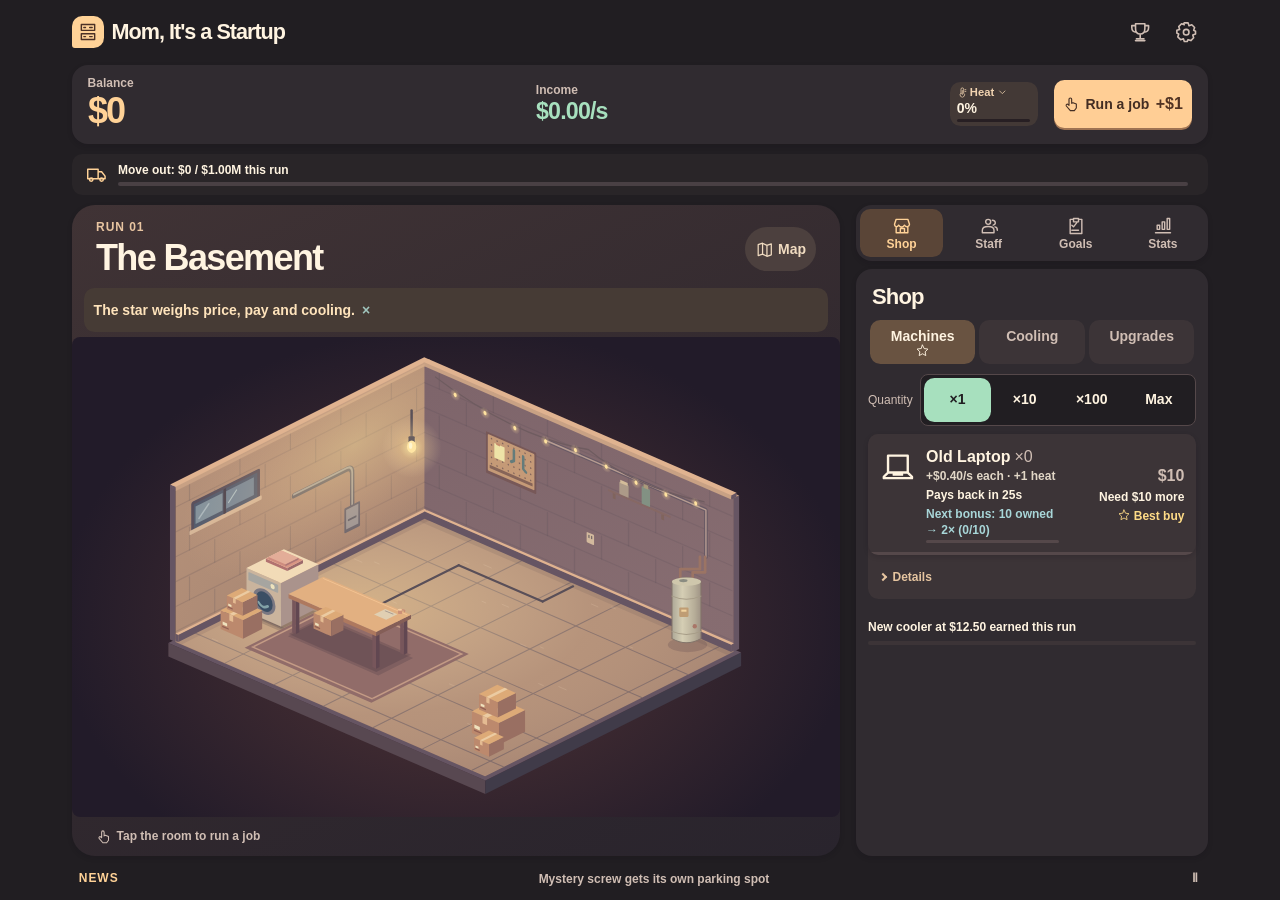
==== commit de0b1100: "Publish 3def41a" ====
--- a/index.html
+++ b/index.html
@@ -29,9 +29,13 @@
       <div class="heat-chip-wrap">
         <button type="button" id="heat-chip" aria-controls="thermal-panel" aria-expanded="false" aria-label="Heat and power">
           <span class="heat-caption"><svg class="ui-icon" aria-hidden="true" focusable="false"><use href="#icon-heat"></use></svg> Heat <svg class="ui-icon" aria-hidden="true" focusable="false"><use href="#icon-chevron"></use></svg></span><strong id="heat-percent">0%</strong><span class="bar"><span class="bar-fill" id="heat-fill"></span></span>
+          <span id="fireproof-badge" class="signature-chip" hidden>Fireproof</span>
         </button>
         <div id="thermal-panel" hidden>
-          <h2>Heat &amp; power</h2><span id="heat-text"></span>          <div id="fire-risk" hidden>
+          <h2>Heat &amp; power</h2>
+          <span id="heat-text"></span>
+          <span id="orbital-heat-rule" hidden></span>
+          <div id="fire-risk" hidden>
             <div class="meter-label"><span>Fire risk</span><span id="fire-risk-value"></span></div>
             <div class="bar" aria-hidden="true"><div class="bar-fill" id="fire-risk-fill"></div></div>
           </div>
@@ -49,9 +53,10 @@
             <div class="power-rail" aria-hidden="true">
               <span id="power-best"><span>best</span></span>
             </div>
-            <input id="power-slider" type="range" aria-describedby="power-readout power-target">
+            <input id="power-slider" type="range" aria-describedby="power-readout power-target power-cap-label">
           </div>
           <span id="power-target" class="news-sr"></span>
+          <span id="power-cap-label" hidden></span>
         </div>
           <button type="button" class="btn" id="heat-close">Done</button>
         </div>
@@ -125,7 +130,7 @@
           <span id="priority-receipt" role="status"></span>
         </div>
 
-        <div class="room-foot"><span><svg class="ui-icon" aria-hidden="true" focusable="false"><use href="#icon-tap"></use></svg> Tap the room to run a job</span><span id="tap-equivalent" hidden></span></div>
+        <div class="room-foot"><span><svg class="ui-icon" aria-hidden="true" focusable="false"><use href="#icon-tap"></use></svg> Tap the room to run a job</span><span id="tap-multiplier" class="signature-chip" hidden>2× taps</span><span id="tap-equivalent" hidden></span></div>
         <p id="fire-rebuild" hidden></p>
           <section id="incident-banner" class="incident" aria-labelledby="incident-title" hidden>
     <div class="incident-heading">
--- a/room-scene.css
+++ b/room-scene.css
@@ -10,6 +10,11 @@
 #room[data-location="warehouse"] { --scene-ambient: #314959; --scene-bg: #1e222e; }
 #room[data-location="office"] { --scene-ambient: #513840; --scene-bg: #25202d; }
 #room[data-location="mall"] { --scene-ambient: #533747; --scene-bg: #27202c; }
+#room[data-location="dam"] { --scene-ambient: #385957; --scene-bg: #222d33; }
+#room[data-location="penthouse"] { --scene-ambient: #68514d; --scene-bg: #342c38; }
+#room[data-location="bunker"] { --scene-ambient: #465344; --scene-bg: #272d2e; }
+#room[data-location="orbital"] { --scene-ambient: #43536b; --scene-bg: #222736; }
+#room[data-location="volcano"] { --scene-ambient: #673d45; --scene-bg: #302431; }
 #room-inventory {
   position: absolute; inset: 0; display: grid; place-items: center; grid-template:minmax(0,1fr) / minmax(0,1fr); overflow: hidden; padding: 0;
   margin: 0; contain: layout paint; pointer-events: none; user-select: none; transform:translateZ(0);
--- a/shell.css
+++ b/shell.css
@@ -51,6 +51,7 @@
 #thermal-panel h2,.sheet-heading h2,.scene-heading h2 { margin:0; line-height:1.1; letter-spacing:-.045em; }
 #thermal-panel h2 { font-size:var(--type-title); }
 #thermal-panel #heat-text { display:block; margin-top:var(--s3); }
+#orbital-heat-rule { display:block; margin-top:.2rem; color:var(--accent); font-weight:750; }
 #thermal-panel #heat-close { margin-top:var(--s3); }
 #thermal-panel .thermal-readout { contain:none; }
 #thermal-panel:has(#power-control[hidden]) #heat-close { width:100%; }
@@ -81,10 +82,20 @@
 .game-screen #room { height:100%; min-height:0; width:100%; max-height:none; border:0; margin:0; isolation:isolate; }
 .room-foot { display:flex; align-items:center; justify-content:space-between; flex-wrap:wrap; gap:.2rem; padding: .55rem var(--s3); color:var(--muted); font:650 var(--type-xs)/1.2 var(--font-ui); }
 .room-foot>span { gap:.35rem; }
+.signature-chip { width:fit-content; border-radius:var(--r1); padding:.12rem .4rem; background:#354e46; color:#d4f5dc; font:800 .7rem/1.2 var(--font-ui); }
+#heat-chip .signature-chip { padding:.08rem .25rem; }
+#power-cap-label { display:block; text-align:end; color:var(--gold); font:750 var(--type-xs)/1.25 var(--font-ui); }
+#power-control.has-site-power .power-rail { background:linear-gradient(to right,#45586b var(--standard-power-end),#ab8858 var(--standard-power-end)); }
+.choice-list .choice .site-name { color:var(--muted); font:750 var(--type-xs)/1.2 var(--font-ui); }
+.choice-list .choice .site-rule { margin:.12rem 0 0; font-weight:800; }
+.choice-list .choice .site-caveat { grid-column:2; color:var(--muted); font-size:var(--type-xs); }
+.game-screen .stage-unlock { display:flex; gap:.5rem; align-items:center; color:var(--gold); font-weight:800; }
+.stage-unlock .ui-glyph { width:1.2em; height:1.2em; }
 .room-foot #tap-equivalent { font:inherit; text-align:left; margin:0; }
 .room-panel #fire-rebuild:not([hidden]) { padding:0 var(--s3) var(--s1); }
 .room-panel .incident { position:relative; inset:auto; width:auto; margin:0; padding:.45rem var(--s3); border:0; border-radius:0; border-left:3px solid var(--incident-color); max-height:38%; font-size:var(--type-sm); box-shadow:none; }
 #notice-slot { display:grid; align-content:start; flex:none; min-width:0; max-height:25%; overflow-y:auto; }
+#notice-slot:has(#first-tip:not([hidden])) { grid-auto-rows:max-content; max-height:40%; }
 #notice-slot:has(:is(#first-tip:not([hidden]),#achievement-toast.is-visible,#moment-banner.moment-visible)) { padding:.3rem var(--s3); }
 #notice-slot :is(#moment-banner,#achievement-toast,#first-tip) { position:static!important; inset:auto!important; width:auto; max-width:100%; min-width:0; margin:0; transform:none!important; padding:.35rem .6rem; border:0; border-radius:var(--r1); background:#463b35; color:#ffe4bc; box-shadow:none; text-align:start; font:750 var(--type-sm)/1.3 var(--font-ui); }
 #notice-slot #moment-banner:not(.moment-visible),#notice-slot #achievement-toast:not(.is-visible) { display:none; }
@@ -241,3 +252,19 @@
 @media (min-width:800px) and (min-aspect-ratio:1/1) {
   #sheet-scroll { flex:1 1 0; min-height:0; contain:strict; }
 }
+
+
+/* The run map grows downwards as branches open. */
+.game-screen .run-map { gap:.75rem; align-items:stretch; min-height:0; padding:.85rem; border-color:var(--line); }
+.game-screen .map-stop { align-items:flex-start; gap:.65rem; }
+.game-screen .map-pin { position:relative; flex:0 0 34px; margin-top:.15rem; }
+.game-screen .map-stop + .map-stop .map-pin::before { content:''; position:absolute; width:2px; height:.85rem; bottom:100%; background:var(--accent); }
+.game-screen .map-label { flex:1; min-width:0; background:var(--panel); border-radius:var(--r1); padding:.35rem .65rem; }
+.game-screen .map-label span { color:var(--muted); }
+.game-screen .map-label p { margin:.22rem 0; font-size:var(--type-xs); color:var(--text); }
+.choice-list .choice { display:grid; grid-template-columns:auto minmax(0,1fr); gap:.12rem .65rem; align-items:center; }
+.choice-list .choice .choice-pin { grid-row:span 2; color:var(--gold); }
+@media (max-width:600px) {
+  .game-screen .goal-strip:has(#move-btn:not([hidden])):has(#sell-btn:not([hidden])) { grid-template-columns:auto minmax(0,1fr); }
+  .game-screen .goal-strip:has(#move-btn:not([hidden])):has(#sell-btn:not([hidden])) .goal-actions { grid-column:1/-1; }
+}
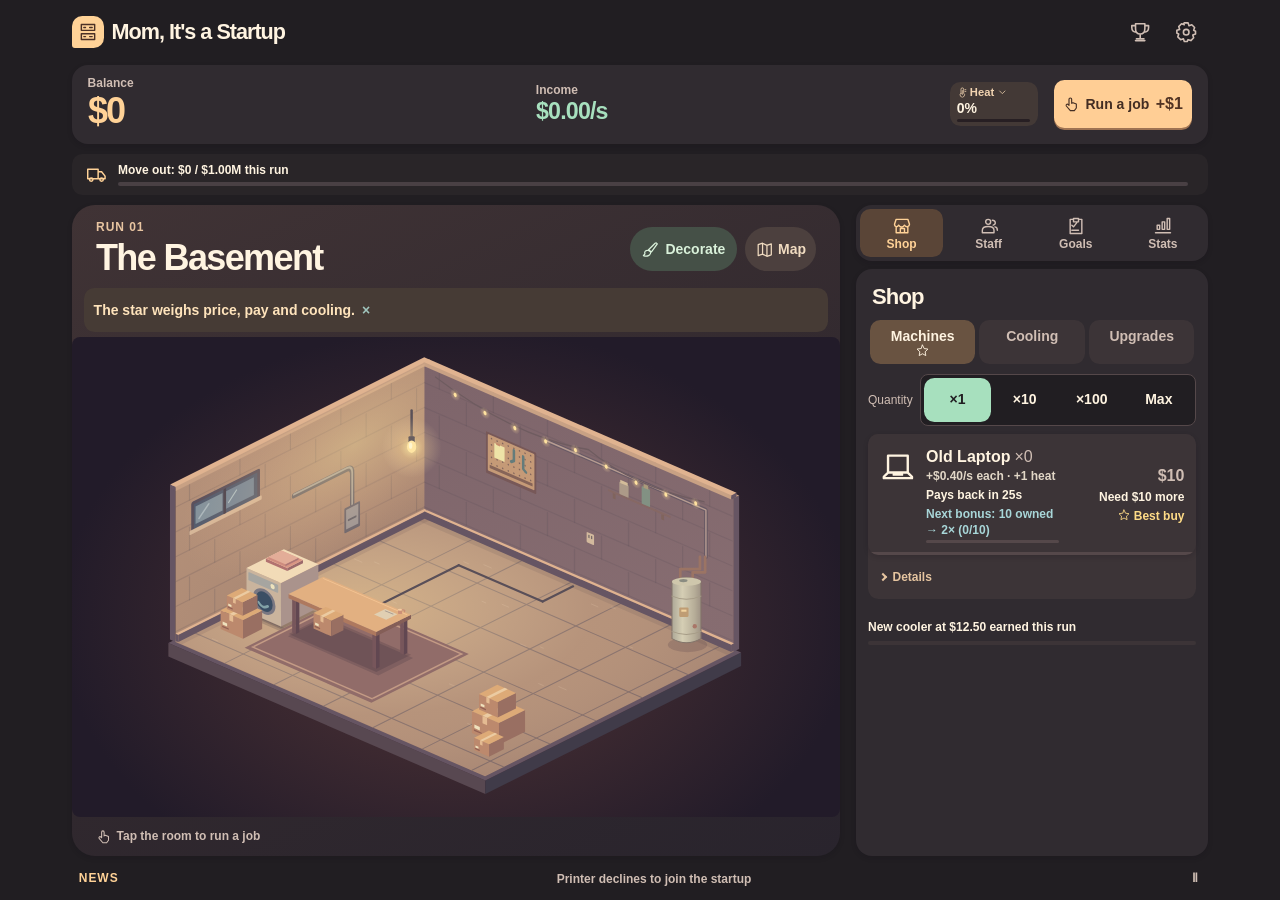
==== commit fc81bb3c: "Publish da48e0d" ====
--- a/index.html
+++ b/index.html
@@ -93,6 +93,8 @@
           <div class="location-copy"><span class="room-kicker" id="run-number">Run 01</span>
             <h2 id="room-title">The Basement</h2><p id="room-terms" hidden></p></div>
           <div class="location-actions"><span id="reputation" hidden></span>
+            <button type="button" class="decor-toggle" id="decorate-btn" aria-expanded="false" aria-controls="decor-workbench"><svg class="ui-icon" aria-hidden="true" focusable="false"><use href="#icon-brush"></use></svg><span>Decorate</span><i id="decor-dot" class="nav-dot" aria-label="New decorations" hidden></i></button>
+            <button type="button" class="decor-action" id="decor-done" hidden><svg class="ui-icon" aria-hidden="true" focusable="false"><use href="#icon-check"></use></svg>Done</button>
             <button type="button" id="location-map" aria-label="Open the location map" aria-haspopup="dialog" aria-controls="modal"><svg class="ui-icon" aria-hidden="true" focusable="false"><use href="#icon-map"></use></svg><span>Map</span><span id="location" class="news-sr">Parents' Basement</span></button>
           </div>
         </header>
@@ -103,6 +105,7 @@
         </div>
   <button type="button" id="first-tip" hidden><span id="first-tip-text"></span><span aria-hidden="true"> ×</span></button>
   <span class="news-sr" id="tip-announcement" role="status" aria-atomic="true"></span>
+  <div id="decor-toast" role="status" aria-atomic="true" hidden><span id="decor-toast-icon" aria-hidden="true"></span><span id="decor-toast-text"></span></div>
   <div id="achievement-toast" role="status" aria-atomic="true">
     <span id="achievement-toast-icon" aria-hidden="true"></span>
     <span id="achievement-toast-text"></span>
@@ -131,6 +134,7 @@
         </div>
 
         <div class="room-foot"><span><svg class="ui-icon" aria-hidden="true" focusable="false"><use href="#icon-tap"></use></svg> Tap the room to run a job</span><span id="tap-multiplier" class="signature-chip" hidden>2× taps</span><span id="tap-equivalent" hidden></span></div>
+        <div id="decor-tools" hidden><span><svg class="ui-icon" aria-hidden="true" focusable="false"><use href="#icon-brush"></use></svg><span id="decor-room-help">Tap a spot to decorate</span></span><button type="button" class="decor-action" id="decor-snapshot"><svg class="ui-icon" aria-hidden="true" focusable="false"><use href="#icon-camera"></use></svg> Snapshot</button></div>
         <p id="fire-rebuild" hidden></p>
           <section id="incident-banner" class="incident" aria-labelledby="incident-title" hidden>
     <div class="incident-heading">
@@ -147,6 +151,15 @@
 
 
       </section>
+      <aside id="decor-workbench" aria-labelledby="decor-heading" hidden>
+        <header class="decor-heading"><div><span id="decor-category">Decorate</span><h2 id="decor-heading" tabindex="-1">Choose a spot</h2></div>
+          <button type="button" id="decor-picker-close" class="decor-action" aria-label="Choose another spot" hidden><svg class="ui-icon" aria-hidden="true" focusable="false"><use href="#icon-close"></use></svg></button></header>
+        <nav id="decor-slots" aria-label="Decoration slots"></nav>
+        <div id="decor-picker" hidden><div id="decor-items"></div>
+          <div class="decor-commit"><button type="button" class="btn" id="decor-default">Default</button><button type="button" class="btn primary" id="decor-use">Use</button></div>
+        </div>
+        <span class="news-sr" role="status" id="decor-status"></span>
+      </aside>
       <button type="button" id="sheet-scrim" aria-label="Close panel" tabindex="-1" hidden></button>
       <aside id="game-sheet" aria-labelledby="sheet-title" data-sheet="shop" data-size="half">
         <header class="sheet-head">
@@ -228,6 +241,12 @@
     <span class="news-sr" id="news-help">News ticker. Activate to pause for ten seconds.</span>
 
   </main>
+  <dialog id="decor-photo" class="modal" aria-labelledby="decor-photo-title">
+    <header class="decor-heading"><h2 id="decor-photo-title">Room snapshot</h2><button type="button" class="decor-action" id="decor-photo-close" aria-label="Close snapshot"><svg class="ui-icon" aria-hidden="true" focusable="false"><use href="#icon-close"></use></svg></button></header>
+    <img id="decor-photo-preview" alt="Snapshot of your room" hidden>
+    <p id="decor-photo-status" role="status"></p>
+    <div class="decor-photo-actions"><button type="button" class="btn" id="decor-share" hidden>Share</button><button type="button" class="btn primary" id="decor-download" hidden>Download PNG</button></div>
+  </dialog>
   <dialog id="settings-dialog" class="modal" aria-labelledby="settings-title">
     <header class="settings-heading">
       <h2 id="settings-title">Settings</h2>
@@ -368,6 +387,7 @@
   <script src="preview.js"></script>
   <script src="icons-ui.js"></script>
   <script src="room-scene.js"></script>
+  <script src="room-snapshot.js"></script>
   <script src="shell.js"></script>
   <script src="game.js"></script>
 </body>
--- a/room-scene.css
+++ b/room-scene.css
@@ -67,3 +67,17 @@
   .doll-local-haze { display:none; }
   #room .doll-picture *, #room::after { animation:none !important; }
 }
+
+/* Fittings share one baked scene with the furniture. Only the seven edit
+   controls receive input; the equipment keeps its normal ordering and hit area. */
+.doll-decorating { scale: 1.035; }
+.doll-decor-targets { display: none; }
+.doll-decorating .doll-decor-targets { display: block; }
+.doll-decor-target { pointer-events: all; cursor: pointer; outline: none; }
+.doll-decor-ring { fill: #2c3a3e22; stroke: #f2dac0; stroke-width: 1.2; stroke-dasharray: 3 3; }
+.doll-decor-pin { fill: #3d5454; stroke: #edd6b5; stroke-width: 1.2; }
+.doll-slot-icon { fill: none; stroke: #f8e5c5; stroke-width: 1.5; stroke-linecap: round; stroke-linejoin: round; }
+.doll-decor-target[aria-pressed="true"] .doll-decor-ring, .doll-decor-target:focus-visible .doll-decor-ring {
+  fill: #edd5a542; stroke: #fff2c7; stroke-width: 2.2; stroke-dasharray: none;
+}
+.doll-decor-target:hover .doll-decor-pin, .doll-decor-target[aria-pressed="true"] .doll-decor-pin { fill: #846747; }
--- a/shell.css
+++ b/shell.css
@@ -268,3 +268,62 @@
   .game-screen .goal-strip:has(#move-btn:not([hidden])):has(#sell-btn:not([hidden])) { grid-template-columns:auto minmax(0,1fr); }
   .game-screen .goal-strip:has(#move-btn:not([hidden])):has(#sell-btn:not([hidden])) .goal-actions { grid-column:1/-1; }
 }
+
+/* The studio borrows the shop's column on a tablet and the lower half of the room on a phone. */
+.decor-toggle,.decor-action { display:inline-flex; align-items:center; justify-content:center; gap:.4rem; min-height:44px; min-width:44px; padding:.3rem .75rem; border:0; border-radius:100px; color:var(--text); background:#4c403e; font:800 var(--type-sm)/1.1 var(--font-ui); cursor:pointer; }
+.decor-toggle { position:relative; background:#455047; color:#d9f1da; }
+.decor-toggle .nav-dot { inset:.22rem .2rem auto auto; box-shadow:0 0 0 2px #455047; }
+.game-screen :is(#decor-workbench,#decor-tools,#decor-done,#decor-picker,#decor-slots,#decor-picker-close,#decor-toast,#decor-photo-preview,#decor-download,#decor-share)[hidden] { display:none; }
+.game-screen.decorating .layout { grid-template-rows:auto auto minmax(0,1fr); padding-bottom:max(.4rem,env(safe-area-inset-bottom)); }
+.game-screen.decorating .game-board { grid-template-areas:"room" "palette"; grid-template-columns:minmax(0,1fr); grid-template-rows:minmax(0,1fr) auto; gap:.45rem; }
+.game-screen.decorating .room-panel { grid-area:room; }
+.game-screen.decorating :is(.goal-strip,.game-nav,#game-sheet,#news-ticker,#sheet-scrim,.room-foot,#reputation,#location-map,#decorate-btn) { display:none; }
+#decor-tools { display:flex; align-items:center; justify-content:space-between; gap:.5rem; padding:.18rem var(--s3); }
+#decor-tools>span { display:flex; align-items:center; gap:.4rem; color:#e6c9a8; font:800 var(--type-sm)/1.2 var(--font-ui); }
+#decor-tools button { flex:none; background:transparent; color:#ecdac5; }
+#decor-done { background:var(--accent); color:#273c31; }
+#decor-workbench { grid-area:palette; display:flex; flex-direction:column; min-height:0; min-width:0; max-height:min(41dvh,24rem); background:#332d30; border:1px solid #594b48; border-radius:var(--r3); overflow:hidden; box-shadow:var(--e2); }
+.decor-heading { display:flex; justify-content:space-between; align-items:center; gap:.5rem; flex:none; margin:0; padding:.55rem .85rem; }
+.decor-heading h2 { margin:0; line-height:1.12; font-size:1.28rem; letter-spacing:-.035em; }
+#decor-category { font-size:.69rem; letter-spacing:.085em; text-transform:uppercase; color:var(--gold); font-weight:850; }
+#decor-slots { display:grid; grid-template-columns:repeat(3,minmax(0,1fr)); gap:.35rem; padding:0 .6rem .6rem; overflow-y:auto; }
+#decor-slots button { min-width:0; min-height:44px; display:flex; align-items:center; justify-content:center; gap:.4rem; padding:.3rem .35rem; background:#40383b; border:1px solid #5b4e4c; border-radius:.65rem; font:750 .8rem/1.15 var(--font-ui); color:var(--text); cursor:pointer; }
+#decor-picker { min-height:0; display:flex; flex-direction:column; }
+#decor-items { display:grid; align-content:start; grid-auto-rows:max-content; grid-template-columns:repeat(2,minmax(0,1fr)); gap:.5rem; padding:.15rem .65rem .6rem; overflow-y:auto; overscroll-behavior:contain; }
+.decor-item { position:relative; min-height:88px; display:flex; flex-direction:column; align-items:center; gap:.18rem; padding:.4rem .35rem .5rem; border:1px solid #66584e; border-radius:.75rem; color:#fff2da; background:#443b38; font:800 .85rem/1.15 var(--font-ui); cursor:pointer; }
+.decor-item .decor-art { display:block; flex:none; width:100%; height:3.15rem; }
+.decor-art svg,#decor-toast-icon svg { width:100%; height:100%; display:block; }
+.decor-item[aria-pressed=true] { border-color:var(--accent); background:#37473d; box-shadow:inset 0 0 0 1px var(--accent); }
+.decor-item[aria-pressed=true]::after { content:""; position:absolute; right:.42rem; top:.42rem; width:.48rem; height:.48rem; border-radius:100%; background:var(--accent); }
+.decor-item:disabled { background:#353034; color:#cfbfb7; cursor:default; border-color:#4e4447; }
+.decor-item:disabled .decor-art { opacity:.55; }
+.decor-item .decor-lock { position:absolute; left:.4rem; top:.4rem; width:1rem; height:1rem; color:#dac19b; }
+.decor-hint { color:#c5b7ae; font-size:.72rem; line-height:1.27; font-weight:650; }
+.decor-commit,.decor-photo-actions { display:flex; align-items:center; justify-content:flex-end; gap:.45rem; padding:.45rem .65rem; flex:none; }
+.decor-commit { border-top:1px solid var(--line); background:#352e31; }
+.decor-commit .btn { min-width:5rem; }
+#decor-use:disabled { opacity:.55; }
+#decor-photo { padding:.35rem; }
+#decor-photo-status { margin:.25rem .7rem; color:var(--muted); }
+#decor-photo-status:empty { display:none; }
+#decor-photo-preview { width:100%; max-height:60dvh; object-fit:contain; border-radius:.65rem; }
+#decor-toast { display:flex; align-items:center; gap:.5rem; max-width:100%; min-width:0; padding:.25rem .65rem; border-radius:.7rem; color:#dfefda; background:#37483c; font:780 var(--type-sm)/1.25 var(--font-ui); }
+#decor-toast-icon { flex:none; width:2.25rem; height:2rem; }
+#notice-slot:has(#decor-toast:not([hidden])) { padding:.25rem var(--s3); grid-auto-rows:max-content; }
+@media (max-width:599px) {
+  .location-actions { gap:.2rem; }
+  #decorate-btn { gap:.23rem; padding-inline:.45rem; }
+  .game-screen #location-map { width:44px; min-width:44px; padding:0; }
+  #location-map>span:not(.news-sr) { position:absolute; width:1px; height:1px; overflow:hidden; clip-path:inset(50%); }
+}
+@media (min-width:700px) {
+  .game-screen.decorating .game-board { grid-template:"room palette" minmax(0,1fr)/minmax(0,1fr) clamp(16rem,31%,28rem); gap:.75rem; }
+  #decor-workbench { height:100%; max-height:none; }
+  .decor-heading { padding:.9rem 1rem; }
+  #decor-slots { grid-template-columns:1fr 1fr; }
+  #decor-slots button { justify-content:start; padding:.65rem; }
+  #decor-picker { flex:1; }
+  #decor-items { align-content:start; flex:1; }
+  .decor-item { padding:.7rem .5rem; }
+  .decor-item .decor-art { height:4.5rem; }
+}
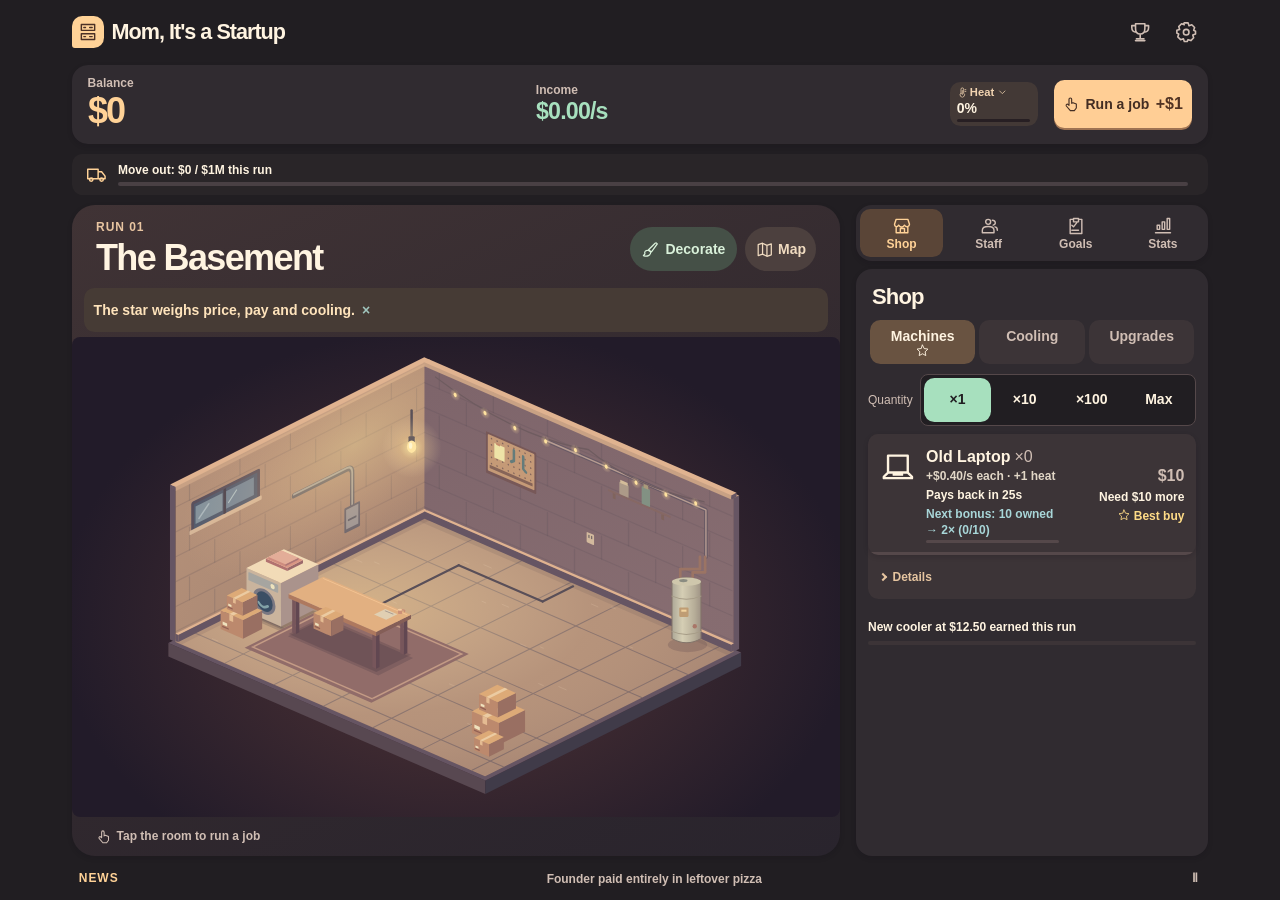
==== commit 5b497b76: "Publish 04e8556" ====
--- a/index.html
+++ b/index.html
@@ -61,7 +61,7 @@
           <button type="button" class="btn" id="heat-close">Done</button>
         </div>
       </div>
-      <div class="hud-job">        <button type="button" class="job-btn" id="job-btn" aria-describedby="tap-equivalent">
+      <div class="hud-job">        <button type="button" class="job-btn" id="job-btn" aria-describedby="tap-equivalent" aria-keyshortcuts="Space">
           <svg class="ui-icon" aria-hidden="true" focusable="false"><use href="#icon-tap"></use></svg><span class="job-title">Run a job</span>
           <span class="job-value" id="job-value">+$1</span>
           <span id="tap-receipt" aria-hidden="true"></span>
@@ -260,7 +260,12 @@
           <button type="button" class="btn" id="effects-toggle">Effects: Full</button>
           <button type="button" class="btn" id="ticker-toggle" aria-pressed="true">Ticker on</button>
           <button type="button" class="btn" id="tips-toggle" aria-pressed="true">Tips on</button>
-        </div>
+          <button type="button" class="btn" id="notation-toggle">Numbers: Standard</button>
+        </div>
+      </section>
+      <section aria-labelledby="settings-keys" class="settings-keys">
+        <h3 id="settings-keys">Keyboard shortcuts</h3>
+        <p><kbd>Space</kbd> run a job · <kbd>1</kbd>–<kbd>4</kbd> buy ×1, ×10, ×100, Max · <kbd>M</kbd> <kbd>C</kbd> <kbd>U</kbd> <kbd>H</kbd> Machines, Cooling, Upgrades, Hires</p>
       </section>
       <section id="reward-settings" aria-labelledby="reward-settings-title" hidden>
         <h3 id="reward-settings-title">Optional rewards</h3>
--- a/shell.css
+++ b/shell.css
@@ -144,7 +144,12 @@
 #sheet-scroll .card-blurb { display:none; }
 #sheet-scroll .card :is(.card-desc,.card-advice,.card-milestone-label,.card-shortfall),#sheet-scroll .unlock-teaser { font:650 var(--type-xs)/1.35 var(--font-ui); }
 #sheet-scroll .card .card-price { font-family:var(--font-ui); }
-.card-main,.card-title,.card-price { min-width:0; overflow-wrap:anywhere; }
+.card-main,.card-title { min-width:0; overflow-wrap:anywhere; }
+/* Prices may wrap between words ("Max (12) ·" / "$2.70M") but never inside a number. */
+.card-price { min-width:0; }
+#sheet-scroll .card .card-price { overflow-wrap:normal; }
+.price-amount { white-space:nowrap; }
+.money-compact { display:none; }
 .card-icon .ui-icon { width:1.5rem; height:1.5rem; }
 .item-details { position:relative; margin:0; border:0; color:var(--muted); }
 .item-details summary { display:flex; align-items:center; gap:.4rem; min-height:44px; padding:0 var(--s3); border:0; color:var(--muted); font:750 var(--type-xs)/1.2 var(--font-ui); cursor:pointer; list-style:none; }
@@ -248,6 +253,23 @@
 #sheet-scroll .card .card-shortfall { grid-column:1; grid-row:2; }
 #sheet-scroll .card .card-shortfall[hidden] { display:none!important; }
 #sheet-scroll .card .card-best { grid-column:1; grid-row:auto; }
+/* A locked card explains the missing requirement in a calm tone, not as a shortage. */
+#sheet-scroll .card.is-locked .card-shortfall { color:var(--cool); }
+#sheet-scroll .card.is-locked .card-cost { color:var(--muted); }
+
+/* Prices follow the width of the shop panel itself (narrow on phones AND beside the room on
+   tablets). Narrow panels show compact amounts ($2.70M); the exact price stays in Details and
+   the tooltip. Wide panels show exact amounts and let the price column grow, while the status
+   line under it wraps instead of squeezing the item name. */
+#sheet-scroll { container:shop / inline-size; }
+@container shop (max-width:560px) {
+  #sheet-scroll .card .money-full { display:none; }
+  #sheet-scroll .card .money-compact { display:inline; }
+}
+@container shop (min-width:561px) {
+  #sheet-scroll .card .card-price { width:auto; min-width:13ch; max-width:none; }
+  #sheet-scroll .card .card-shortfall { max-width:22ch; justify-self:end; }
+}
 
 @media (min-width:800px) and (min-aspect-ratio:1/1) {
   #sheet-scroll { flex:1 1 0; min-height:0; contain:strict; }
@@ -327,3 +349,8 @@
   .decor-item { padding:.7rem .5rem; }
   .decor-item .decor-art { height:4.5rem; }
 }
+
+/* Settings → Keyboard shortcuts. */
+.settings-keys p { margin:0; color:var(--muted); font:650 var(--type-sm)/1.9 var(--font-ui); }
+.settings-keys kbd { display:inline-block; min-width:1.6em; padding:.05rem .4rem; border:1px solid var(--line); border-bottom-width:2px;
+  border-radius:6px; background:var(--panel-2); color:var(--text); font:800 .85em/1.3 var(--font-ui); text-align:center; }
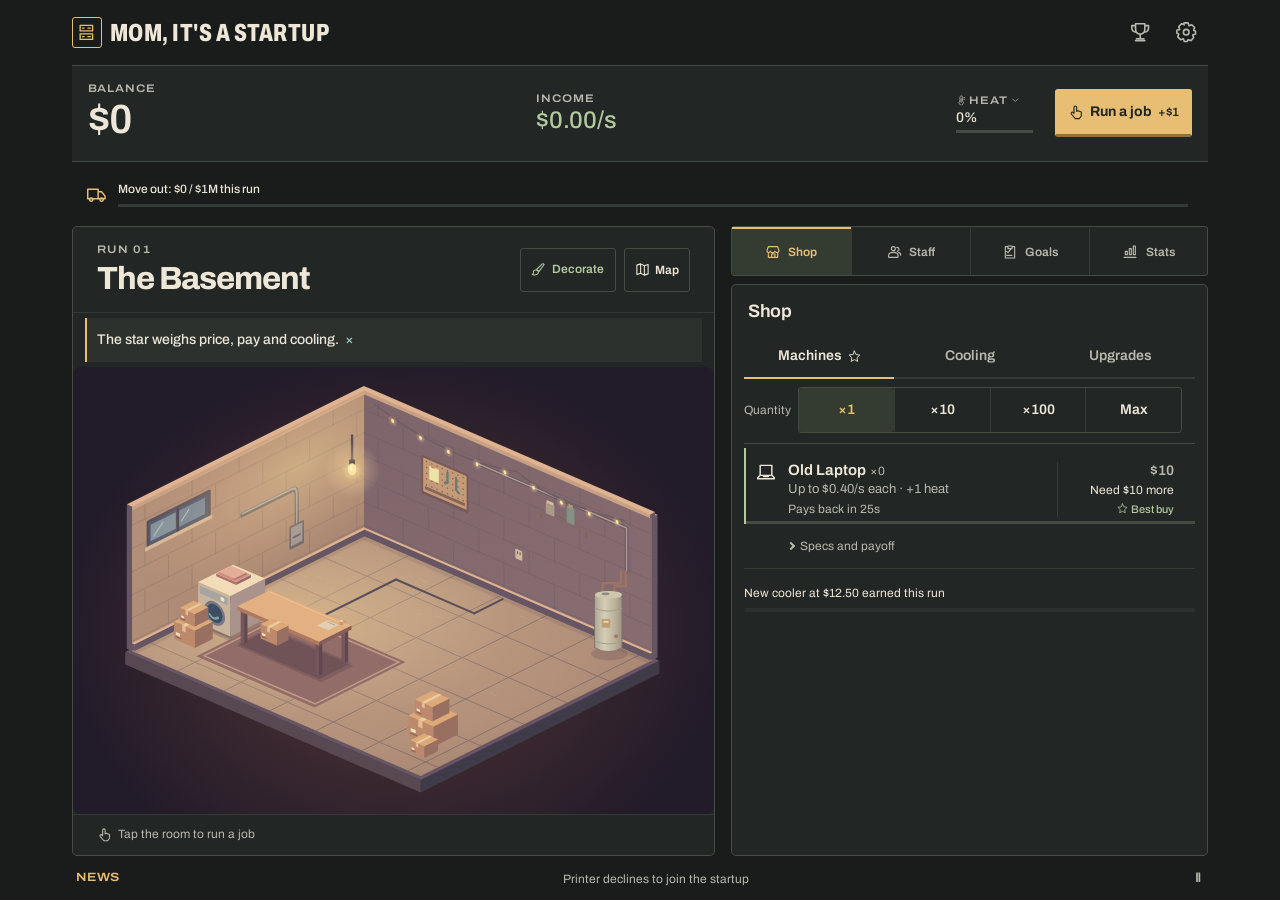
==== commit bcbb9aae: "Publish 33c80e0" ====
--- a/index.html
+++ b/index.html
@@ -5,7 +5,7 @@
   <meta name="viewport" content="width=device-width, initial-scale=1, viewport-fit=cover">
   <title>Mom, It's a Startup</title>
   <meta name="color-scheme" content="dark">
-  <meta name="theme-color" content="#211e22">
+  <meta name="theme-color" content="#191c1b">
   <link rel="manifest" data-href="./manifest.webmanifest">
   <link rel="icon" type="image/png" sizes="32x32" href="./icons/favicon.png">
   <link rel="apple-touch-icon" sizes="180x180" href="./icons/apple-touch-icon.png">
@@ -32,7 +32,7 @@
           <span id="fireproof-badge" class="signature-chip" hidden>Fireproof</span>
         </button>
         <div id="thermal-panel" hidden>
-          <h2>Heat &amp; power</h2>
+          <h2>Heat and power</h2>
           <span id="heat-text"></span>
           <span id="orbital-heat-rule" hidden></span>
           <div id="fire-risk" hidden>
@@ -254,9 +254,9 @@
     </header>
     <div class="settings-sections">
       <section aria-labelledby="settings-display">
-        <h3 id="settings-display">Display &amp; sound</h3>
+        <h3 id="settings-display">Display and sound</h3>
         <div class="settings-toggles">
-          <button type="button" class="btn" id="sound-toggle">Sound &amp; haptics</button>
+          <button type="button" class="btn" id="sound-toggle">Sound and haptics</button>
           <button type="button" class="btn" id="effects-toggle">Effects: Full</button>
           <button type="button" class="btn" id="ticker-toggle" aria-pressed="true">Ticker on</button>
           <button type="button" class="btn" id="tips-toggle" aria-pressed="true">Tips on</button>
--- a/style.css
+++ b/style.css
@@ -10,7 +10,7 @@
   --warn: #f5b84a;
   --hot: #ff5d5d;
   --cool: #6cc7ff;
-  --mono: Nunito, sans-serif;
+  --mono: Archivo, sans-serif;
   --radius: 10px;
   --tap-target: 44px;
 }
@@ -21,7 +21,7 @@
   margin: 0;
   background: var(--bg);
   color: var(--text);
-  font: 15px/1.45 Nunito, sans-serif;
+  font: 15px/1.45 Archivo, sans-serif;
 }
 
 html { overscroll-behavior-y: contain; }
@@ -1027,7 +1027,7 @@
   color: #fff7bf; background: linear-gradient(140deg, #866738, #453919 70%);
   border: 2px solid #ffd77a; border-radius: 13px 6px;
   box-shadow: 0 0 0 3px #d2a44c42, 0 0 13px #f2b74499, inset 0 0 9px #ffd77a40;
-  font: 800 36px/1 Nunito, sans-serif; user-select: none;
+  font: 800 36px/1 Archivo, sans-serif; user-select: none;
   animation: priority-bob 1.15s ease-in-out infinite alternate;
 }
 @keyframes priority-bob {
@@ -1157,7 +1157,7 @@
 }
 #moment-banner.moment-visible { opacity: 1; }
 #moment-banner:has(.run-start-detail) { max-width: min(34rem, calc(100% - 32px)); }
-.run-start-detail { display: block; margin-top: 6px; color: #ffedca; font: 500 15px/1.45 Nunito, sans-serif; }
+.run-start-detail { display: block; margin-top: 6px; color: #ffedca; font: 500 15px/1.45 Archivo, sans-serif; }
 
 #run-summary { margin: 16px 0; }
 #run-summary div { display: flex; align-items: baseline; justify-content: space-between; gap: 12px; border-bottom: 1px solid var(--line); padding: 9px 0; }
--- a/design-assets.css
+++ b/design-assets.css
@@ -1,7 +1,10 @@
+/* Archivo (SIL OFL 1.1, fonts/Archivo-OFL.txt): one bundled variable family with
+   weight and width axes and tabular figures, so every device renders the same type. */
 @font-face {
-  font-family: Nunito;
-  src: url("./fonts/Nunito-Latin.woff2") format("woff2");
-  font-weight: 400 900;
+  font-family: Archivo;
+  src: url("./fonts/Archivo-Latin.woff2") format("woff2");
+  font-weight: 100 900;
+  font-stretch: 62% 125%;
   font-style: normal;
   font-display: swap;
 }
--- a/room-scene.css
+++ b/room-scene.css
@@ -33,7 +33,7 @@
 .doll-rotor { transform:matrix(.9,.39,0,1,0,0); }
 .doll-rotor svg { display:block; width:100%; height:100%; transform-origin:50% 50%; }
 .doll-count rect { fill: #33323c; stroke: #a59086; stroke-width: .8px; }
-.doll-count text { fill: #ffe4bb; font-size: 10px; font-weight: 850; font-family: Nunito,sans-serif; }
+.doll-count text { fill: #ffe4bb; font-size: 10px; font-weight: 850; font-family: Archivo,sans-serif; font-variant-numeric: tabular-nums; }
 @container (max-width: 470px) {
   .doll-count rect, .doll-count text { transform:scale(1.43); transform-origin:0 0; }
 }
--- a/shell.css
+++ b/shell.css
@@ -1,15 +1,17 @@
 :root {
   color-scheme: dark;
   -webkit-text-size-adjust: 100%; text-size-adjust: 100%;
-  --font-ui: Nunito, sans-serif;
-  --mono: var(--font-ui);
-  --type-xs: .75rem; --type-sm: .875rem; --type-base: 1rem; --type-title: 1.38rem; --type-display: clamp(1.42rem, 3.4vw, 2.25rem);
-  --bg: #211e22; --panel: #302b30; --panel-2: #3c3437; --line: #55484a;
-  --text: #fff4e1; --muted: #d0beb4; --accent: #a7e0be; --accent-dim: #48735c;
-  --cool: #a8d6d8; --warn: #ffc080; --hot: #ff9686; --gold: #ffd297;
+  /* One bundled family (design-assets.css). Width does the work the old display and
+     monospace stacks did: condensed for the title, wide for stamped labels. */
+  --font-ui: Archivo, sans-serif;
+  --type-xs: .75rem; --type-sm: .875rem; --type-base: .9375rem; --type-title: 1.3rem; --type-display: clamp(1.35rem, 3.3vw, 2.55rem);
+  --bg: #191c1b; --panel: #222624; --panel-2: #2c312d; --line: #454c43;
+  --text: #eee7d8; --muted: #b8b9ae; --accent: #b3c99e; --accent-dim: #52654a;
+  --cool: #aac4ba; --warn: #e2b46e; --hot: #ee9985; --gold: #e7be73;
+  --ink: #22251e; --selected: #343b31; --quiet-line: #343a34;
   --s1: .25rem; --s2: .5rem; --s3: .75rem; --s4: 1rem; --s5: 1.5rem;
-  --r1: .65rem; --r2: 1rem; --r3: 1.45rem; --radius: var(--r2);
-  --e1: 0 2px 5px #130e152b; --e2: 0 10px 24px #130e1547; --e3: 0 -12px 60px #140e198c;
+  --r1: 3px; --r2: 5px; --r3: 7px; --radius: var(--r2);
+  --e1: none; --e2: 0 8px 20px #0004; --e3: 0 12px 32px #0006;
   --fast: 130ms; --slide: 230ms; --ease: cubic-bezier(.22,.8,.25,1);
   --safe-x: max(.875rem, env(safe-area-inset-left), env(safe-area-inset-right));
 }
@@ -21,33 +23,34 @@
 .game-screen :is(button,a,input,summary) { -webkit-tap-highlight-color: transparent; }
 .ui-icon { display: inline-block; width: 1.25em; height: 1.25em; vertical-align: -.22em; flex-shrink: 0; }
 .game-screen .layout { display: grid; grid-template-columns: minmax(0,1fr); grid-template-rows: auto auto auto minmax(0,1fr) auto; gap: 0; width: min(100%, 96rem); height: 100vh; height: 100dvh; margin: auto; padding: env(safe-area-inset-top) var(--safe-x) env(safe-area-inset-bottom); }
-.game-screen .topbar { display: flex; align-items: center; flex-wrap: nowrap; justify-content: space-between; min-width: 0; gap: var(--s1); padding: var(--s1) 0; border: 0; }
+.game-screen .topbar { display: flex; align-items: center; flex-wrap: nowrap; justify-content: space-between; min-width: 0; gap: var(--s1); padding: .5rem 0; border: 0; }
 .identity,.game-screen .header-tools,.location-actions,.heat-caption,.room-foot>span,.sheet-heading { display: flex; align-items: center; }
 .identity { gap: var(--s2); min-width: 0; }
-.brand-mark { display: grid; place-items: center; flex: 0 0 auto; width: 2rem; height: 2rem; background: var(--gold); color: #4b3126; border-radius: .64rem .64rem .64rem .18rem; }
-.game-screen .brand { display: block; color: var(--text); font: 850 clamp(.98rem, 3.5vw, 1.35rem)/1.05 var(--font-ui); letter-spacing: -.046em; overflow: visible; white-space: normal; }
-#preview-badge { font-size: .66rem; font-weight: 800; color: #f2cf9d; border: 1px solid #695345; border-radius: 100px; padding: .12rem .4rem; }
+.brand-mark { display: grid; place-items: center; flex: 0 0 auto; width: 1.9rem; height: 1.9rem; background: transparent; color: var(--gold); border: 1px solid var(--gold); border-radius: var(--r1); }
+.game-screen .brand { display: block; color: var(--text); font: 800 clamp(1.05rem, 3.8vw, 1.55rem)/1.03 var(--font-ui); font-stretch: 72%; letter-spacing: .02em; text-transform: uppercase; overflow: visible; white-space: normal; }
+#preview-badge { font: 600 .7rem/1.2 var(--font-ui); color: var(--gold); border: 1px solid var(--line); border-radius: var(--r1); padding: .2rem .35rem; }
 .game-screen .header-tools { display: flex; flex-wrap: nowrap; flex-shrink: 0; width: auto; gap: 2px; }
 .game-screen :is(#settings-btn,#achievements-btn,#sheet-close,#location-map) { display: inline-flex; align-items: center; justify-content: center; min-width:44px; min-height:44px; padding: 0; margin:0; background: transparent; border: 0; border-radius: var(--r1); color: var(--muted); cursor:pointer; }
 .game-screen :is(#settings-btn,#achievements-btn):hover { background: var(--panel-2); }
 .game-screen #settings-btn,.game-screen #achievements-btn { font-size: 1.12rem; }
-.hud { display:grid; grid-template-columns: minmax(0,1fr) minmax(0,.92fr) auto auto; align-items: center; gap: var(--s2); background: var(--panel); padding: .6rem .75rem; border-radius: var(--r2); box-shadow: var(--e1); }
+.hud { display:grid; grid-template-columns: minmax(0,1fr) minmax(0,.92fr) auto auto; align-items: center; gap: var(--s2); background: var(--panel); padding: .7rem .65rem; border-block: 1px solid var(--line); border-radius: 0; box-shadow: none; }
 .balance,.hud .income { display: grid; align-items: center; min-width: 0; align-content: center; gap: .08rem; contain: inline-size layout; margin: 0; }
-.hud-label,.heat-caption,.room-kicker { font: 800 var(--type-xs)/1.1 var(--font-ui); color: var(--muted); }
-.hud :is(#money,#income,#heat-percent) { font-variant-numeric: tabular-nums; line-height:1.12; overflow-wrap:anywhere; }
-.hud #money { font-size: var(--type-display); color: var(--gold); letter-spacing:-.055em; }
-.hud #income { font-size: clamp(.92rem,2.5vw,1.45rem); color: var(--accent); letter-spacing: -.035em; }
-.hud #tap-boost { font: 750 var(--type-xs)/1.1 var(--font-ui); text-align: start; }
+.hud-label,.heat-caption,.room-kicker { font: 500 .6875rem/1.2 var(--font-ui); color: var(--muted); text-transform: uppercase; letter-spacing: .08em; }
+.hud :is(#money,#income,#heat-percent) { font-family:var(--font-ui); font-variant-numeric: tabular-nums; font-weight:500; line-height:1.2; overflow-wrap:anywhere; }
+.hud #money { font-size: var(--type-display); color: var(--text); letter-spacing:-.02em; }
+.hud #income { font-size: clamp(.875rem,2.3vw,1.5rem); color: var(--accent); letter-spacing: -.01em; }
+.hud #tap-boost { font: 500 var(--type-xs)/1.2 var(--font-ui); text-align: start; }
 .hud #income-flow { display: none; }
 .heat-chip-wrap { position: relative; }
-#heat-chip { display: grid; min-width: 3.75rem; gap: .15rem; padding: .25rem .45rem; text-align: left; background: #433936; color: var(--text); border:0; border-radius: var(--r1); }
-.heat-caption { gap: .16rem; font-size: .7rem; color: #f2d4b1; }
+#heat-chip { display: grid; min-width: 3.75rem; gap: .2rem; padding: .2rem .35rem; text-align: left; background: transparent; color: var(--text); border:0; border-radius: var(--r1); }
+.heat-caption { gap: .16rem; font-size: .6875rem; color: var(--muted); }
 .heat-caption .ui-icon { width: .95em; height: .95em; }
 #heat-percent { font-weight: 800; font-size: var(--type-sm); }
-#heat-chip .bar { display: block; height: 3px; width: 100%; background:#271f23; }
+#heat-chip .bar { display: block; height: 3px; width: 100%; background:var(--line); border-radius:0; }
+#heat-chip:has(.hot) #heat-percent { color:var(--hot); }
 #heat-fill { display:block; height: 100%; background: var(--accent); }
 #heat-fill.warm { background:var(--warn); } #heat-fill.hot { background: var(--hot); }
-#thermal-panel { position:absolute; top: calc(100% + .5rem); right:0; z-index:42; width:min(21rem,calc(100vw - 2 * var(--safe-x))); padding:var(--s4); border-radius:var(--r2); background:var(--panel-2); box-shadow:var(--e2); max-height:57dvh; overflow:auto; }
+#thermal-panel { position:absolute; top: calc(100% + .5rem); right:0; z-index:42; width:min(21rem,calc(100vw - 2 * var(--safe-x))); padding:var(--s4); border:1px solid var(--line); border-radius:var(--r2); background:var(--panel); box-shadow:var(--e2); max-height:57dvh; overflow:auto; }
 #thermal-panel h2,.sheet-heading h2,.scene-heading h2 { margin:0; line-height:1.1; letter-spacing:-.045em; }
 #thermal-panel h2 { font-size:var(--type-title); }
 #thermal-panel #heat-text { display:block; margin-top:var(--s3); }
@@ -55,34 +58,34 @@
 #thermal-panel #heat-close { margin-top:var(--s3); }
 #thermal-panel .thermal-readout { contain:none; }
 #thermal-panel:has(#power-control[hidden]) #heat-close { width:100%; }
-.hud-job .job-btn { display:flex; align-items:center; justify-content:center; flex-wrap:wrap; gap:.2rem; margin:0; min-height:44px; width:auto; padding:.4rem .6rem; border:0; border-radius:var(--r1); background:#ffce95; color:#432d23; box-shadow:0 2px 0 #9e7353; }
-.hud-job .job-btn .job-title { font:850 var(--type-sm)/1.15 var(--font-ui); }
-.hud-job .job-btn .job-value { color:#513324; font-weight:850; }
+.hud-job .job-btn { display:flex; align-items:center; justify-content:center; flex-wrap:wrap; gap:.2rem; margin:0; min-height:44px; width:auto; padding:.4rem .75rem; border:1px solid var(--gold); border-bottom:3px solid #93713d; border-radius:var(--r1); background:var(--gold); color:var(--ink); box-shadow:none; }
+.hud-job .job-btn .job-title { font:700 var(--type-sm)/1.15 var(--font-ui); }
+.hud-job .job-btn .job-value { color:var(--ink); font:600 var(--type-xs)/1.2 var(--font-ui); }
 .hud-job .job-btn .ui-icon { width:1rem; height:1rem; }
 .hud-job #tap-receipt { display:none; }
 .hud-job #tap-streak { right:0; top:0; bottom:auto; }
-.game-screen .goal-strip { --goal-color: #e9b77c; display:grid; grid-template-columns:auto minmax(0,1fr) auto; gap:var(--s2); align-items:center; min-height:0; margin:.42rem 0; padding:.4rem .55rem; border:0; border-radius:var(--r1); background:#292528; }
-.game-screen .goal-strip:is([data-phase=sell],[data-phase=ready]) { background:#302a29; }
+.game-screen .goal-strip { --goal-color: var(--gold); display:grid; grid-template-columns:auto minmax(0,1fr) auto; gap:var(--s2); align-items:center; min-height:0; margin:.6rem 0; padding:.35rem 0; border:0; border-radius:0; background:transparent; }
+.game-screen .goal-strip:is([data-phase=sell],[data-phase=ready]) { background:transparent; }
 #goal-icon { display:grid; place-items:center; width:1.65rem; color:var(--gold); font-size:1rem; }
-#goal-title { font: 750 var(--type-xs)/1.28 var(--font-ui); }
+#goal-title { font: 500 var(--type-xs)/1.4 var(--font-ui); }
 #goal-detail,#board-completion { margin:.18rem 0 0; color:var(--muted); font-size:var(--type-xs); }
-.goal-track { height:4px; margin-top:4px; background:#494044; }
+.goal-track { height:3px; margin-top:6px; background:var(--quiet-line); border-radius:0; }
 .goal-actions { grid-column:auto; justify-content:end; }
 .goal-actions :is(button,.btn) { min-width:44px; min-height:44px; font:800 var(--type-xs)/1.1 var(--font-ui); padding:.35rem .6rem; border:0; border-radius:var(--r1); }
 .game-board { position:relative; display:grid; grid-template-columns:minmax(0,1fr); grid-template-rows:minmax(0,1fr) auto; min-width:0; min-height:0; isolation:isolate; }
-.game-screen .room-panel { position:relative; min-width:0; min-height:0; display:flex; flex-direction:column; order:0; border:0; border-radius:var(--r3); overflow:hidden; background:linear-gradient(155deg,#403335,#30282e 60%,#29242d); box-shadow:var(--e1); }
-.scene-heading { display:flex; justify-content:space-between; align-items:center; gap:var(--s2); padding:var(--s3) var(--s4) .2rem; }
-.scene-heading h2 { font-size:clamp(1.35rem,4.6vw,2.25rem); }
-.room-kicker { display:block; margin-bottom:.25rem; letter-spacing:.08em; text-transform:uppercase; color:#e8c5a1; }
+.game-screen .room-panel { position:relative; min-width:0; min-height:0; display:flex; flex-direction:column; order:0; border:1px solid var(--line); border-radius:var(--r2); overflow:hidden; background:var(--panel); box-shadow:none; }
+.scene-heading { display:flex; justify-content:space-between; align-items:center; gap:var(--s2); padding:var(--s3) var(--s4); border-bottom:1px solid var(--quiet-line); }
+.scene-heading h2 { font:750 clamp(1.3rem,4.2vw,2rem)/1.1 var(--font-ui); letter-spacing:-.03em; }
+.room-kicker { display:block; margin-bottom:.3rem; letter-spacing:.12em; text-transform:uppercase; color:var(--muted); }
 #room-terms,#fire-rebuild { margin:.18rem 0 0; font:650 var(--type-xs)/1.25 var(--font-ui); color:var(--muted); }
 .location-actions { gap:var(--s2); flex-wrap:wrap; justify-content:end; }
-.game-screen #location-map { gap:.3rem; padding:0 .65rem; color:#f0dbc0; border-radius:100px; font:750 var(--type-sm)/1 var(--font-ui); background:#4c403e; }
-#reputation { font:800 var(--type-xs)/1.2 var(--font-ui); color:var(--gold); }
+.game-screen #location-map { gap:.3rem; padding:0 .65rem; color:var(--text); border:1px solid var(--line); border-radius:var(--r1); font:600 var(--type-xs)/1 var(--font-ui); background:transparent; }
+#reputation { font:500 var(--type-xs)/1.3 var(--font-ui); color:var(--gold); }
 .room-stage { flex:1 1 0; min-height:0; min-width:0; position:relative; }
 .game-screen #room { height:100%; min-height:0; width:100%; max-height:none; border:0; margin:0; isolation:isolate; }
-.room-foot { display:flex; align-items:center; justify-content:space-between; flex-wrap:wrap; gap:.2rem; padding: .55rem var(--s3); color:var(--muted); font:650 var(--type-xs)/1.2 var(--font-ui); }
+.room-foot { display:flex; align-items:center; justify-content:space-between; flex-wrap:wrap; gap:.2rem; padding: .65rem var(--s3); border-top:1px solid var(--quiet-line); color:var(--muted); font:400 var(--type-xs)/1.3 var(--font-ui); }
 .room-foot>span { gap:.35rem; }
-.signature-chip { width:fit-content; border-radius:var(--r1); padding:.12rem .4rem; background:#354e46; color:#d4f5dc; font:800 .7rem/1.2 var(--font-ui); }
+.signature-chip { width:fit-content; border-radius:var(--r1); padding:.15rem .35rem; background:var(--selected); color:var(--accent); font:500 .6875rem/1.3 var(--font-ui); }
 #heat-chip .signature-chip { padding:.08rem .25rem; }
 #power-cap-label { display:block; text-align:end; color:var(--gold); font:750 var(--type-xs)/1.25 var(--font-ui); }
 #power-control.has-site-power .power-rail { background:linear-gradient(to right,#45586b var(--standard-power-end),#ab8858 var(--standard-power-end)); }
@@ -97,83 +100,97 @@
 #notice-slot { display:grid; align-content:start; flex:none; min-width:0; max-height:25%; overflow-y:auto; }
 #notice-slot:has(#first-tip:not([hidden])) { grid-auto-rows:max-content; max-height:40%; }
 #notice-slot:has(:is(#first-tip:not([hidden]),#achievement-toast.is-visible,#moment-banner.moment-visible)) { padding:.3rem var(--s3); }
-#notice-slot :is(#moment-banner,#achievement-toast,#first-tip) { position:static!important; inset:auto!important; width:auto; max-width:100%; min-width:0; margin:0; transform:none!important; padding:.35rem .6rem; border:0; border-radius:var(--r1); background:#463b35; color:#ffe4bc; box-shadow:none; text-align:start; font:750 var(--type-sm)/1.3 var(--font-ui); }
+#notice-slot :is(#moment-banner,#achievement-toast,#first-tip) { position:static!important; inset:auto!important; width:auto; max-width:100%; min-width:0; margin:0; transform:none!important; padding:.45rem .65rem; border:0; border-left:2px solid var(--gold); border-radius:0; background:var(--panel-2); color:var(--text); box-shadow:none; text-align:start; font:500 var(--type-sm)/1.4 var(--font-ui); }
 #notice-slot #moment-banner:not(.moment-visible),#notice-slot #achievement-toast:not(.is-visible) { display:none; }
 #notice-slot #first-tip { min-height:44px; }
 #notice-slot #first-tip::after { content:none; }
 #notice-slot .run-start-detail { font:inherit; }
-.game-nav { display:grid; grid-template-columns:repeat(4,minmax(0,1fr)); align-items:stretch; gap:var(--s1); padding:var(--s1); margin:var(--s2) 0 0; border-radius:var(--r2); background:var(--panel); box-shadow:var(--e1); z-index:22; }
-.game-nav button { display:flex; flex-direction:column; align-items:center; justify-content:center; position:relative; gap:.16rem; border:0; background:transparent; border-radius:var(--r1); min-height:48px; color:var(--muted); font:800 var(--type-xs)/1.05 var(--font-ui); cursor:pointer; }
+.game-nav { display:grid; grid-template-columns:repeat(4,minmax(0,1fr)); align-items:stretch; gap:0; padding:0; margin:var(--s2) 0 0; border:1px solid var(--line); border-radius:var(--r1); background:var(--panel); box-shadow:none; z-index:22; }
+.game-nav button { display:flex; flex-direction:column; align-items:center; justify-content:center; position:relative; gap:.25rem; border:0; border-top:2px solid transparent; background:transparent; border-radius:0; min-height:48px; color:var(--muted); font:600 var(--type-xs)/1.1 var(--font-ui); cursor:pointer; }
+.game-nav button + button { border-left:1px solid var(--quiet-line); }
 .game-nav .ui-icon { width:1.25rem; height:1.25rem; }
-.game-nav button[aria-expanded=true] { background:#5a4537; color:var(--gold); }
+.game-nav button[aria-expanded=true] { background:var(--selected); color:var(--gold); border-top-color:var(--gold); }
 .nav-dot { position:absolute; top:6px; left:calc(50% + .6rem); width:7px; height:7px; border-radius:50%; background:var(--accent); }
-.game-screen #news-ticker { order:unset; margin:0; padding:0 .45rem; min-height:44px; height:auto; border:0; background:transparent; box-shadow:none; }
-#news-headline,.news-label { color:var(--muted); font:650 var(--type-xs)/1.2 var(--font-ui); }
+.game-screen #news-ticker { order:unset; margin:0; padding:0 .25rem; min-height:44px; height:auto; border:0; background:transparent; box-shadow:none; }
+#news-headline,.news-label { color:var(--muted); font:400 var(--type-xs)/1.3 var(--font-ui); }
+.news-label { font-family:var(--font-ui); letter-spacing:.08em; }
 .news-label { color:var(--gold); }
-.game-screen #game-sheet { background:var(--panel); color:var(--text); min-height:0; min-width:0; position:absolute; inset:auto 0 calc(48px + .5rem + var(--s2)) 0; z-index:21; display:none; flex-direction:column; border-radius:var(--r3) var(--r3) var(--r2) var(--r2); box-shadow:var(--e3); max-height:calc(100% - 48px - .75rem); height:max(57dvh,min(21rem,90%)); }
+.game-screen #game-sheet { background:var(--panel); color:var(--text); min-height:0; min-width:0; position:absolute; inset:auto 0 calc(48px + .5rem + var(--s2)) 0; z-index:21; display:none; flex-direction:column; border:1px solid var(--line); border-radius:var(--r2); box-shadow:var(--e3); max-height:calc(100% - 48px - .75rem); height:max(57dvh,min(21rem,90%)); }
 .game-screen #game-sheet[data-open=true] { display:flex; animation:panel-arrive var(--slide) var(--ease); }
 .game-screen #game-sheet[data-size=full] { height:100%; }
 @keyframes panel-arrive { from { transform: translateY(.9rem); opacity:.8; } }
 #sheet-scrim { position:absolute; inset:0; z-index:20; border:0; padding:0; width:100%; background:#160e1973; border-radius:var(--r3); }
 .sheet-head { position:relative; padding:.3rem var(--s4) 0; flex:none; }
 #sheet-grip { position:absolute; left:calc(50% - 2rem); top:0; display:grid; place-items:center; min-height:44px; width:4rem; border:0; background:none; cursor:ns-resize; touch-action:none; }
-#sheet-grip span { width:2.5rem; height:4px; border-radius:.5rem; background:#8d7972; }
+#sheet-grip span { width:2.5rem; height:3px; border-radius:0; background:var(--muted); }
 .sheet-heading { justify-content:space-between; gap:var(--s2); }
-.sheet-heading h2 { font:850 var(--type-title)/1.1 var(--font-ui); letter-spacing:-.04em; }
-#sheet-scroll { overflow-y:auto; overscroll-behavior:contain; padding:var(--s2) var(--s3) var(--s4); scrollbar-color:#806d65 transparent; }
+.sheet-heading h2 { font:650 1.125rem/1.2 var(--font-ui); letter-spacing:-.02em; color:var(--text); }
+#sheet-scroll { overflow-y:auto; overscroll-behavior:contain; padding:var(--s2) var(--s3) var(--s4); scrollbar-color:#68705f transparent; }
 #sheet-scroll :is(.panel,#goals-panel) { border:0; padding:0; background:none; box-shadow:none; }
-#sheet-scroll .shop { display:flex; flex-direction:column; gap:var(--s2); }
-#sheet-scroll .shop-tabs { order:-2; }
-#sheet-scroll .shop-quantity { order:-1; }
-.shop-tabs,#shop-tabs { display:flex; gap:var(--s1); flex-wrap:wrap; margin:0; border:0; background:none; }
-#shop-tabs button { flex:1 1 4rem; border:0; border-radius:var(--r1); min-height:44px; background:var(--panel-2); color:var(--muted); font:800 var(--type-sm)/1.1 var(--font-ui); }
-#shop-tabs button[aria-selected=true] { color:var(--text); background:#695341; }
+#sheet-scroll .shop { display:flex; flex-direction:column; gap:var(--s1); }
+#sheet-scroll .shop-controls { order:-2; position:sticky; top:calc(-1 * var(--s2)); z-index:2; display:flex; flex-direction:column; gap:var(--s2); margin:calc(-1 * var(--s2)) 0 0; padding:var(--s2) 0 .65rem; border-bottom:1px solid var(--line); background:var(--panel); }
+#sheet-scroll:has(#sheet-shop:not([hidden])) { scroll-padding-top:calc(var(--shop-controls-height, 0px) + var(--s2)); }
+.shop-tabs,#shop-tabs { display:flex; gap:0; flex-wrap:wrap; margin:0; padding:0; border:0; border-radius:0; background:none; }
+#shop-tabs button { flex:1 1 4rem; border:0; border-bottom:2px solid var(--quiet-line); border-radius:0; min-height:44px; background:transparent; color:var(--muted); font:600 var(--type-sm)/1.2 var(--font-ui); }
+#shop-tabs button[aria-selected=true] { color:var(--text); background:transparent; border-bottom-color:var(--gold); }
 #shop-tab-staff { display:none; }
 .shop-quantity { border:0; margin:0; padding:0; min-width:0; }
 .shop-quantity legend { font-size:var(--type-xs); color:var(--muted); }
 .quantity-options { display:flex; }
 .quantity-options label { flex:1; min-height:44px; }
 .quantity-options label span { min-height:44px; }
-#sheet-scroll .cards { display:grid; gap:var(--s2); }
-#sheet-scroll .card { width:100%; background:var(--panel-2); color:var(--text); border:0; border-radius:var(--r1); padding:.75rem; box-shadow:var(--e1); }
-#sheet-scroll .card.affordable { background:#453a38; box-shadow:var(--e1); }
+#sheet-scroll .cards { display:grid; gap:0; }
+#sheet-scroll .card { width:100%; grid-template-columns:1.5rem minmax(0,1fr) minmax(6rem,30%); gap:.6rem; background:transparent; color:var(--text); border:0; border-left:2px solid transparent; border-radius:0; padding:.8rem .5rem .35rem; box-shadow:none; }
+#sheet-scroll .card.affordable { background:transparent; box-shadow:none; }
+#sheet-scroll .card.is-best { border-left-color:var(--accent); }
+#sheet-scroll .card:not(:disabled):active { transform:translateY(1px); }
 #sheet-scroll .card:disabled { opacity:1; }
 #sheet-scroll .card strong,.card-title { color:var(--text); }
 #sheet-scroll .card:is(:disabled) .card-cost { color:var(--muted); }
 #sheet-scroll .card-cost { color:var(--gold); }
 #sheet-scroll .card-blurb { display:none; }
-#sheet-scroll .card :is(.card-desc,.card-advice,.card-milestone-label,.card-shortfall),#sheet-scroll .unlock-teaser { font:650 var(--type-xs)/1.35 var(--font-ui); }
-#sheet-scroll .card .card-price { font-family:var(--font-ui); }
+#sheet-scroll .card :is(.card-desc,.card-advice,.card-milestone-label,.card-shortfall),#sheet-scroll .unlock-teaser { font:400 var(--type-xs)/1.45 var(--font-ui); }
+#sheet-scroll .card :is(.card-desc,.card-payback,.card-eta) { color:var(--muted); }
+#sheet-scroll .card .card-desc { font-size:.8125rem; opacity:1; }
+#sheet-scroll .card .card-price { font-family:var(--font-ui); border-left:1px solid var(--quiet-line); padding-left:.55rem; }
+#sheet-scroll .card .card-cost { font:600 var(--type-sm)/1.3 var(--font-ui); }
+#sheet-scroll .card .card-best { color:var(--accent); font:500 .6875rem/1.35 var(--font-ui); }
 .card-main,.card-title { min-width:0; overflow-wrap:anywhere; }
 /* Prices may wrap between words ("Max (12) ·" / "$2.70M") but never inside a number. */
 .card-price { min-width:0; }
 #sheet-scroll .card .card-price { overflow-wrap:normal; }
 .price-amount { white-space:nowrap; }
 .money-compact { display:none; }
-.card-icon .ui-icon { width:1.5rem; height:1.5rem; }
+.card-icon { font-size:1.25rem; line-height:1; }
+.card-icon :is(.ui-glyph,.ui-icon) { display:block; width:1.25rem; height:1.25rem; }
 .item-details { position:relative; margin:0; border:0; color:var(--muted); }
-.item-details summary { display:flex; align-items:center; gap:.4rem; min-height:44px; padding:0 var(--s3); border:0; color:var(--muted); font:750 var(--type-xs)/1.2 var(--font-ui); cursor:pointer; list-style:none; }
+.item-details summary { display:flex; align-items:center; gap:.4rem; min-height:44px; padding:0 .75rem 0 2.75rem; border:0; color:var(--muted); font:400 var(--type-xs)/1.2 var(--font-ui); cursor:pointer; list-style:none; }
 .item-details summary::-webkit-details-marker { display:none; }
 .item-details summary::before { content:''; width:.38rem; height:.38rem; border-right:2px solid currentColor; border-bottom:2px solid currentColor; transform:rotate(-45deg); }
 .item-details[open] summary::before { transform:rotate(45deg); }
-.card-info { padding:0 var(--s3) var(--s2); margin:0; color:var(--muted); font-size:var(--type-sm); }
-.empty-state { padding:var(--s3); background:var(--panel-2); border-radius:var(--r1); color:var(--muted); }
+.card-info { padding:0 .75rem .5rem 2.75rem; margin:0; color:var(--muted); font-size:var(--type-sm); }
+.item-details .card-milestone-label { display:block; margin:0; padding:0 .75rem .4rem 2.75rem; color:var(--cool); font:400 var(--type-xs)/1.4 var(--font-ui); }
+.item-details .card-milestone-track { margin:0 .75rem .75rem 2.75rem; height:3px; border-radius:0; background:var(--quiet-line); }
+.empty-state { padding:var(--s3) 0; background:transparent; border-radius:0; color:var(--muted); }
 #sheet-scroll #goals-panel { position:static; inset:auto; overflow:visible; }
 #sheet-scroll #goals-toggle,#sheet-scroll #goals-close { display:none; }
 #sheet-scroll .trophy-view { padding:0; overflow:visible; flex:unset; }
 #sheet-scroll .log-panel { margin-top:var(--s4); }
-#sheet-scroll .log-panel h2 { font:800 var(--type-title) var(--font-ui); text-transform:none; letter-spacing:-.03em; color:var(--text); }
+#sheet-scroll .log-panel h2 { font:500 var(--type-xs) var(--font-ui); text-transform:uppercase; letter-spacing:.12em; color:var(--muted); }
 #sheet-scroll .log { max-height:none; }
 .game-screen .footer { position:static; display:flex; flex-wrap:wrap; justify-content:space-between; width:auto; margin:0; padding:var(--s3) 0 0; }
 .game-screen dialog { color:var(--text); font-family:var(--font-ui); }
 .game-screen :is(.modal,.trophy-dialog) { box-sizing:border-box; margin:auto; width:min(35rem,calc(100vw - 1.5rem)); max-width:calc(100vw - 1.5rem); max-height:calc(100dvh - env(safe-area-inset-top) - env(safe-area-inset-bottom) - 2rem); background:var(--panel); border:1px solid var(--line); border-radius:var(--r3); box-shadow:var(--e3); overflow:auto; }
-.game-screen dialog::backdrop { background:#130e19b5; }
-.game-screen :is(.modal h2,.perk-offer h2) { color:var(--text); font-family:var(--font-ui); letter-spacing:-.035em; }
+.game-screen dialog::backdrop { background:#101411c7; }
+.game-screen :is(.modal h2,.perk-offer h2) { color:var(--text); font-family:var(--font-ui); letter-spacing:-.02em; }
 .game-screen :is(.btn,.settings-link,.quantity-options span) { border-radius:var(--r1); min-height:44px; }
-.game-screen :is(.btn,.settings-link) { font-family:var(--font-ui); font-weight:750; }
+.game-screen :is(.btn,.settings-link) { font-family:var(--font-ui); font-weight:600; }
 .game-screen .btn { background:var(--panel-2); border-color:var(--line); color:var(--text); }
-.game-screen .btn.primary { background:var(--gold); color:#402b23; border:0; }
+.game-screen .btn.primary { background:var(--gold); color:var(--ink); border:1px solid var(--gold); }
 .game-screen :is(.trophy-heading,.trophy-tabs,.settings-heading) { background:var(--panel); }
+.game-screen :is(.settings-sections p,.trophy-dialog .badge-desc,.trophy-stat dt,#next-perk,#perk-list li span) { color:var(--muted); }
+.game-screen :is(.trophy-stat dd,.badge-name) { color:var(--text); }
+.game-screen .chip { border-radius:var(--r1); font-family:var(--font-ui); }
 .game-screen :is(.badge-copy,.card-main,.modal-actions,.settings-sections) { min-width:0; }
 .game-screen :is(.card-blurb,.run-start-detail,.log li, .badge-desc, .news-label) { font-family:var(--font-ui); font-style:normal; }
 @media (max-width:599px) {
@@ -185,18 +202,20 @@
 @media (min-width:600px) {
   :root { --safe-x:max(1.35rem,env(safe-area-inset-left),env(safe-area-inset-right)); }
   .game-screen .topbar { padding-block:.65rem; }
-  .hud { gap:var(--s4); padding:var(--s3) var(--s4); }
+  .hud { gap:var(--s4); padding:1rem var(--s4); }
   #heat-chip { min-width:5.5rem; }
   .game-screen .goal-strip { margin:.65rem 0; padding:.55rem var(--s3); }
-  .scene-heading { padding:var(--s4) var(--s5) .35rem; }
+  .scene-heading { padding:var(--s4) var(--s5); }
   .room-foot { padding:var(--s3) var(--s5); }
 }
 @media (min-width:800px) and (min-aspect-ratio:1/1) {
-  .game-board { grid-template: "room nav" auto "room sheet" minmax(0,1fr) / minmax(0,1fr) clamp(19rem,31%,30rem); gap:var(--s2) var(--s4); }
+  .game-board { grid-template: "room nav" auto "room sheet" minmax(0,1fr) / minmax(0,1fr) clamp(21rem,42%,39rem); gap:var(--s2) var(--s4); }
   .room-panel { grid-area:room; }
   .game-nav { grid-area:nav; margin:0; }
+  .game-nav button { flex-direction:row; gap:.45rem; }
+  .game-nav .ui-icon { width:1rem; height:1rem; }
   .game-screen #game-sheet { grid-area:sheet; display:flex; position:relative; inset:auto; max-height:none; min-height:0; height:100%; border-radius:var(--r2); z-index:1; box-shadow:var(--e1); }
-  .sheet-head { padding-top:var(--s4); }
+  .sheet-head { padding-top:var(--s4); padding-bottom:.25rem; }
   #sheet-close,#sheet-grip,.game-screen #sheet-scrim { display:none!important; }
 }
 @media (max-width:365px) {
@@ -228,21 +247,30 @@
 #sheet-scroll .unlock-teaser { order:2; }
 #sheet-scroll .shop-quantity { display:flex; align-items:center; border:0; }
 #sheet-scroll .shop-quantity legend { float:left; margin:0; padding:0 .45rem 0 0; align-self:center; }
-#sheet-scroll .quantity-options { display:flex; flex:1; min-width:0; }
+#sheet-scroll .quantity-options { display:flex; flex:1; min-width:0; max-width:24rem; padding:0; border:1px solid var(--line); border-radius:var(--r1); background:transparent; }
 #sheet-scroll .quantity-options label { min-width:44px; margin:0; flex:1; }
+#sheet-scroll .quantity-options label + label { border-left:1px solid var(--quiet-line); }
 #sheet-scroll .quantity-options label span { display:grid; place-items:center; min-width:0; padding:0 .15rem; }
+#sheet-scroll .quantity-options input:checked + span { background:var(--selected); color:var(--gold); }
 #sheet-scroll .card[data-kind=machine].affordable .card-cost::before,
 #sheet-scroll .card[data-kind=cooler].affordable .card-cost::before { content:'Buy '; }
-#sheet-scroll .card-row { border-radius:var(--r1); background:var(--panel-2); }
+#sheet-scroll .card-row { border-bottom:1px solid var(--quiet-line); border-radius:0; background:transparent; }
 #sheet-scroll .card-title { display:flex; align-items:baseline; gap:.25rem; flex-wrap:wrap; }
+#sheet-scroll .card-name { font-size:.9375rem; font-weight:650; line-height:1.3; }
 #sheet-scroll .card-symbol { align-self:start; padding-top:.1rem; }
-#sheet-scroll .card-owned { margin-left:0; }
-#sheet-scroll .item-details summary { color:#e6c5a0; }
+#sheet-scroll .card-owned { margin-left:0; font-size:var(--type-xs); }
+#sheet-scroll .item-details summary { color:var(--muted); }
 @media (max-width:799px), (max-aspect-ratio:1/1) {
-  #sheet-scroll .card { display:grid; grid-template-columns:1.65rem minmax(0,1fr) minmax(3.5rem,27%); gap:.2rem .45rem; align-items:center; padding:.62rem; }
+  #sheet-scroll .card { display:grid; grid-template-columns:1.35rem minmax(0,1fr) auto; gap:.2rem .45rem; align-items:center; padding:.7rem .35rem .3rem; }
   #sheet-scroll .card .card-main { grid-column:2; grid-row:1; }
-  #sheet-scroll .card .card-price { grid-column:3; grid-row:1; width:100%; text-align:right; justify-self:end; }
+  #sheet-scroll .card .card-price { grid-column:3; grid-row:1; max-width:8.75rem; text-align:right; justify-self:end; }
   #sheet-scroll .card .card-funds { grid-column:1/-1; }
+  #sheet-scroll .card .card-cost { font-size:.8125rem; }
+}
+@media (hover:hover) {
+  #sheet-scroll .card.affordable:hover { background:var(--selected); }
+  #shop-tabs button:hover { color:var(--text); background:var(--panel-2); }
+  .game-nav button:hover { color:var(--text); }
 }
 
 .hud #money { width:100%; contain:layout paint; }
@@ -292,44 +320,44 @@
 }
 
 /* The studio borrows the shop's column on a tablet and the lower half of the room on a phone. */
-.decor-toggle,.decor-action { display:inline-flex; align-items:center; justify-content:center; gap:.4rem; min-height:44px; min-width:44px; padding:.3rem .75rem; border:0; border-radius:100px; color:var(--text); background:#4c403e; font:800 var(--type-sm)/1.1 var(--font-ui); cursor:pointer; }
-.decor-toggle { position:relative; background:#455047; color:#d9f1da; }
-.decor-toggle .nav-dot { inset:.22rem .2rem auto auto; box-shadow:0 0 0 2px #455047; }
+.decor-toggle,.decor-action { display:inline-flex; align-items:center; justify-content:center; gap:.4rem; min-height:44px; min-width:44px; padding:.3rem .65rem; border:1px solid var(--line); border-radius:var(--r1); color:var(--text); background:transparent; font:600 var(--type-xs)/1.2 var(--font-ui); cursor:pointer; }
+.decor-toggle { position:relative; background:transparent; color:var(--accent); }
+.decor-toggle .nav-dot { inset:.22rem .2rem auto auto; box-shadow:0 0 0 2px var(--panel); }
 .game-screen :is(#decor-workbench,#decor-tools,#decor-done,#decor-picker,#decor-slots,#decor-picker-close,#decor-toast,#decor-photo-preview,#decor-download,#decor-share)[hidden] { display:none; }
 .game-screen.decorating .layout { grid-template-rows:auto auto minmax(0,1fr); padding-bottom:max(.4rem,env(safe-area-inset-bottom)); }
 .game-screen.decorating .game-board { grid-template-areas:"room" "palette"; grid-template-columns:minmax(0,1fr); grid-template-rows:minmax(0,1fr) auto; gap:.45rem; }
 .game-screen.decorating .room-panel { grid-area:room; }
 .game-screen.decorating :is(.goal-strip,.game-nav,#game-sheet,#news-ticker,#sheet-scrim,.room-foot,#reputation,#location-map,#decorate-btn) { display:none; }
 #decor-tools { display:flex; align-items:center; justify-content:space-between; gap:.5rem; padding:.18rem var(--s3); }
-#decor-tools>span { display:flex; align-items:center; gap:.4rem; color:#e6c9a8; font:800 var(--type-sm)/1.2 var(--font-ui); }
-#decor-tools button { flex:none; background:transparent; color:#ecdac5; }
-#decor-done { background:var(--accent); color:#273c31; }
-#decor-workbench { grid-area:palette; display:flex; flex-direction:column; min-height:0; min-width:0; max-height:min(41dvh,24rem); background:#332d30; border:1px solid #594b48; border-radius:var(--r3); overflow:hidden; box-shadow:var(--e2); }
+#decor-tools>span { display:flex; align-items:center; gap:.4rem; color:var(--muted); font:500 var(--type-sm)/1.2 var(--font-ui); }
+#decor-tools button { flex:none; background:transparent; color:var(--text); }
+#decor-done { background:var(--accent); color:var(--ink); }
+#decor-workbench { grid-area:palette; display:flex; flex-direction:column; min-height:0; min-width:0; max-height:min(41dvh,24rem); background:var(--panel); border:1px solid var(--line); border-radius:var(--r2); overflow:hidden; box-shadow:none; }
 .decor-heading { display:flex; justify-content:space-between; align-items:center; gap:.5rem; flex:none; margin:0; padding:.55rem .85rem; }
 .decor-heading h2 { margin:0; line-height:1.12; font-size:1.28rem; letter-spacing:-.035em; }
-#decor-category { font-size:.69rem; letter-spacing:.085em; text-transform:uppercase; color:var(--gold); font-weight:850; }
+#decor-category { font:500 .6875rem/1.2 var(--font-ui); letter-spacing:.085em; text-transform:uppercase; color:var(--muted); }
 #decor-slots { display:grid; grid-template-columns:repeat(3,minmax(0,1fr)); gap:.35rem; padding:0 .6rem .6rem; overflow-y:auto; }
-#decor-slots button { min-width:0; min-height:44px; display:flex; align-items:center; justify-content:center; gap:.4rem; padding:.3rem .35rem; background:#40383b; border:1px solid #5b4e4c; border-radius:.65rem; font:750 .8rem/1.15 var(--font-ui); color:var(--text); cursor:pointer; }
+#decor-slots button { min-width:0; min-height:44px; display:flex; align-items:center; justify-content:center; gap:.4rem; padding:.3rem .35rem; background:var(--panel-2); border:1px solid var(--line); border-radius:var(--r1); font:500 .8125rem/1.2 var(--font-ui); color:var(--text); cursor:pointer; }
 #decor-picker { min-height:0; display:flex; flex-direction:column; }
 #decor-items { display:grid; align-content:start; grid-auto-rows:max-content; grid-template-columns:repeat(2,minmax(0,1fr)); gap:.5rem; padding:.15rem .65rem .6rem; overflow-y:auto; overscroll-behavior:contain; }
-.decor-item { position:relative; min-height:88px; display:flex; flex-direction:column; align-items:center; gap:.18rem; padding:.4rem .35rem .5rem; border:1px solid #66584e; border-radius:.75rem; color:#fff2da; background:#443b38; font:800 .85rem/1.15 var(--font-ui); cursor:pointer; }
+.decor-item { position:relative; min-height:88px; display:flex; flex-direction:column; align-items:center; gap:.18rem; padding:.4rem .35rem .5rem; border:1px solid var(--line); border-radius:var(--r1); color:var(--text); background:var(--panel-2); font:600 .875rem/1.2 var(--font-ui); cursor:pointer; }
 .decor-item .decor-art { display:block; flex:none; width:100%; height:3.15rem; }
 .decor-art svg,#decor-toast-icon svg { width:100%; height:100%; display:block; }
-.decor-item[aria-pressed=true] { border-color:var(--accent); background:#37473d; box-shadow:inset 0 0 0 1px var(--accent); }
+.decor-item[aria-pressed=true] { border-color:var(--accent); background:var(--selected); box-shadow:none; }
 .decor-item[aria-pressed=true]::after { content:""; position:absolute; right:.42rem; top:.42rem; width:.48rem; height:.48rem; border-radius:100%; background:var(--accent); }
-.decor-item:disabled { background:#353034; color:#cfbfb7; cursor:default; border-color:#4e4447; }
+.decor-item:disabled { background:var(--panel); color:var(--muted); cursor:default; border-color:var(--quiet-line); }
 .decor-item:disabled .decor-art { opacity:.55; }
-.decor-item .decor-lock { position:absolute; left:.4rem; top:.4rem; width:1rem; height:1rem; color:#dac19b; }
-.decor-hint { color:#c5b7ae; font-size:.72rem; line-height:1.27; font-weight:650; }
+.decor-item .decor-lock { position:absolute; left:.4rem; top:.4rem; width:1rem; height:1rem; color:var(--gold); }
+.decor-hint { color:var(--muted); font-size:var(--type-xs); line-height:1.4; font-weight:400; }
 .decor-commit,.decor-photo-actions { display:flex; align-items:center; justify-content:flex-end; gap:.45rem; padding:.45rem .65rem; flex:none; }
-.decor-commit { border-top:1px solid var(--line); background:#352e31; }
+.decor-commit { border-top:1px solid var(--line); background:var(--panel); }
 .decor-commit .btn { min-width:5rem; }
 #decor-use:disabled { opacity:.55; }
 #decor-photo { padding:.35rem; }
 #decor-photo-status { margin:.25rem .7rem; color:var(--muted); }
 #decor-photo-status:empty { display:none; }
-#decor-photo-preview { width:100%; max-height:60dvh; object-fit:contain; border-radius:.65rem; }
-#decor-toast { display:flex; align-items:center; gap:.5rem; max-width:100%; min-width:0; padding:.25rem .65rem; border-radius:.7rem; color:#dfefda; background:#37483c; font:780 var(--type-sm)/1.25 var(--font-ui); }
+#decor-photo-preview { width:100%; max-height:60dvh; object-fit:contain; border-radius:var(--r1); }
+#decor-toast { display:flex; align-items:center; gap:.5rem; max-width:100%; min-width:0; padding:.35rem .65rem; border-left:2px solid var(--accent); border-radius:0; color:var(--accent); background:var(--selected); font:500 var(--type-sm)/1.4 var(--font-ui); }
 #decor-toast-icon { flex:none; width:2.25rem; height:2rem; }
 #notice-slot:has(#decor-toast:not([hidden])) { padding:.25rem var(--s3); grid-auto-rows:max-content; }
 @media (max-width:599px) {
@@ -354,3 +382,25 @@
 .settings-keys p { margin:0; color:var(--muted); font:650 var(--type-sm)/1.9 var(--font-ui); }
 .settings-keys kbd { display:inline-block; min-width:1.6em; padding:.05rem .4rem; border:1px solid var(--line); border-bottom-width:2px;
   border-radius:6px; background:var(--panel-2); color:var(--text); font:800 .85em/1.3 var(--font-ui); text-align:center; }
+
+/* Typography roles. Stamped labels use the family's wide cut; values use tabular figures
+   so balances and prices keep their width as they tick, with ordinary comma spacing. */
+.hud-label,.heat-caption,.room-kicker,.news-label,#decor-category,#sheet-scroll .log-panel h2,#preview-badge { font-stretch:115%; font-weight:600; }
+.hud :is(#money,#income,#heat-percent),.hud-job .job-value,#goal-title,#reputation,.signature-chip,
+#sheet-scroll .card :is(.card-cost,.card-shortfall,.card-owned,.card-desc,.card-advice,.card-milestone-hit),
+.item-details :is(.card-info,.card-milestone-label),.doll-count text { font-variant-numeric:tabular-nums; }
+.hud #money { font-weight:600; }
+
+/* Collapsed rows keep one line of buying advice: a wait for a cash shortage, then payback. */
+#sheet-scroll .card .card-advice { display:block; margin-top:.1rem; color:var(--muted); }
+#sheet-scroll .card .card-advice > span:not([hidden]) + span:not([hidden])::before { content:' · '; }
+#sheet-scroll .card .card-milestone-hit { display:block; margin-top:.1rem; color:var(--cool); font:500 var(--type-xs)/1.4 var(--font-ui); }
+#sheet-scroll .card .card-milestone-hit[hidden] { display:none; }
+/* "Buy" and its amount stay on one line; only a Max/Need prefix may wrap above them. */
+#sheet-scroll .card .card-cost { white-space:nowrap; }
+#sheet-scroll .card .price-prefix { white-space:normal; }
+/* The best-buy star and unread dot sit beside a shop category's name. */
+#shop-tabs button:not([hidden]):not(#shop-tab-staff) { display:inline-flex; align-items:center; justify-content:center; gap:.35rem; padding-inline:.35rem; }
+#shop-tabs .shop-tab-signals { height:auto; gap:.25rem; }
+#shop-tabs .shop-tab-signals:not(:has(> :not([hidden]))) { display:none; }
+#shop-tabs .shop-tab-star .ui-glyph { width:.8rem; height:.8rem; }
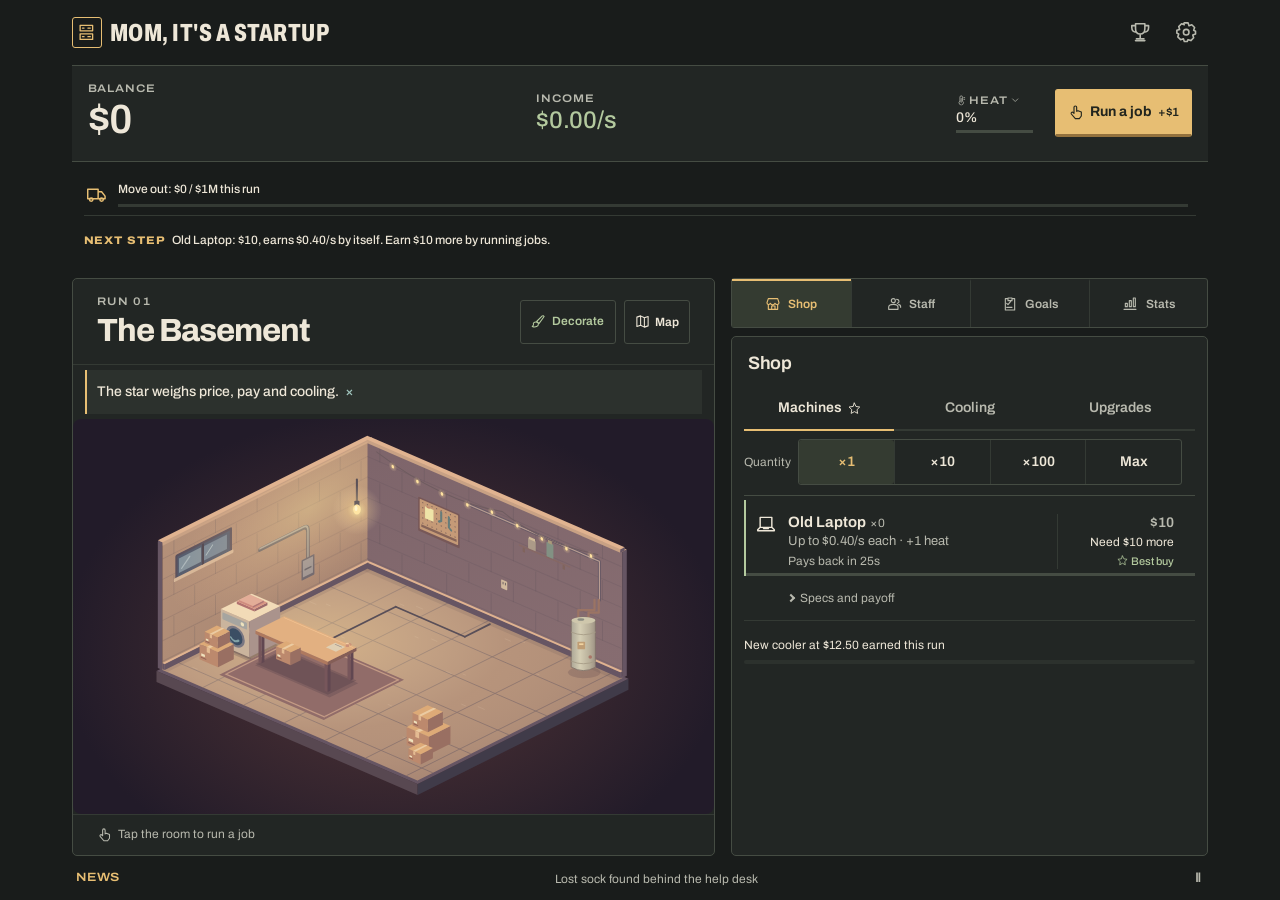
==== commit c2a07c16: "Publish b54488e" ====
--- a/index.html
+++ b/index.html
@@ -85,6 +85,11 @@
         <button type="button" id="sell-btn" class="btn" aria-describedby="goal-title" hidden>Sell startup</button>
         <button type="button" id="board-btn" class="btn" hidden>Board Room</button>
       </div>
+      <div class="next-step" id="next-step" hidden>
+        <p><span class="next-step-label">Next step</span> <span id="next-step-text"></span></p>
+        <button type="button" id="next-step-action" aria-describedby="next-step-text" hidden></button>
+      </div>
+      <span class="news-sr" id="next-step-announcement" role="status" aria-atomic="true"></span>
     </section>
 
     <div class="game-board">
--- a/shell.css
+++ b/shell.css
@@ -72,6 +72,19 @@
 .goal-track { height:3px; margin-top:6px; background:var(--quiet-line); border-radius:0; }
 .goal-actions { grid-column:auto; justify-content:end; }
 .goal-actions :is(button,.btn) { min-width:44px; min-height:44px; font:800 var(--type-xs)/1.1 var(--font-ui); padding:.35rem .6rem; border:0; border-radius:var(--r1); }
+/* Next step: one actionable line under the long-term objective. */
+.game-screen .next-step { grid-column:1/-1; display:flex; align-items:center; gap:var(--s2) var(--s3); min-width:0; min-height:44px; padding-top:.4rem; border-top:1px solid var(--quiet-line); }
+.game-screen .next-step[hidden] { display:none; }
+.next-step p { flex:1 1 auto; min-width:0; margin:0; color:var(--text); font:500 var(--type-xs)/1.4 var(--font-ui); font-variant-numeric:tabular-nums; }
+.next-step-label { margin-right:.3rem; color:var(--gold); font:800 .6875rem/1 var(--font-ui); font-stretch:112%; letter-spacing:.08em; text-transform:uppercase; }
+.next-step[data-step=heat] .next-step-label { color:var(--hot); }
+.game-screen #next-step-action { flex:none; grid-column:auto; min-width:44px; min-height:44px; padding:.35rem .75rem; border:1px solid var(--line); border-radius:var(--r1); background:transparent; color:var(--gold); font:700 var(--type-xs)/1.1 var(--font-ui); white-space:nowrap; cursor:pointer; }
+.game-screen #next-step-action[hidden] { display:none; }
+.next-step[data-step=heat] #next-step-action { color:var(--hot); border-color:#7c4a40; }
+#game-sheet .card.guided { outline:2px solid var(--gold); outline-offset:-2px; animation:guided-row 1.6s var(--ease); }
+@keyframes guided-row { 0%,60% { background-color:var(--selected); } }
+.effects-reduced #game-sheet .card.guided { animation:none; }
+@media (prefers-reduced-motion:reduce) { #game-sheet .card.guided { animation:none; } }
 .game-board { position:relative; display:grid; grid-template-columns:minmax(0,1fr); grid-template-rows:minmax(0,1fr) auto; min-width:0; min-height:0; isolation:isolate; }
 .game-screen .room-panel { position:relative; min-width:0; min-height:0; display:flex; flex-direction:column; order:0; border:1px solid var(--line); border-radius:var(--r2); overflow:hidden; background:var(--panel); box-shadow:none; }
 .scene-heading { display:flex; justify-content:space-between; align-items:center; gap:var(--s2); padding:var(--s3) var(--s4); border-bottom:1px solid var(--quiet-line); }
